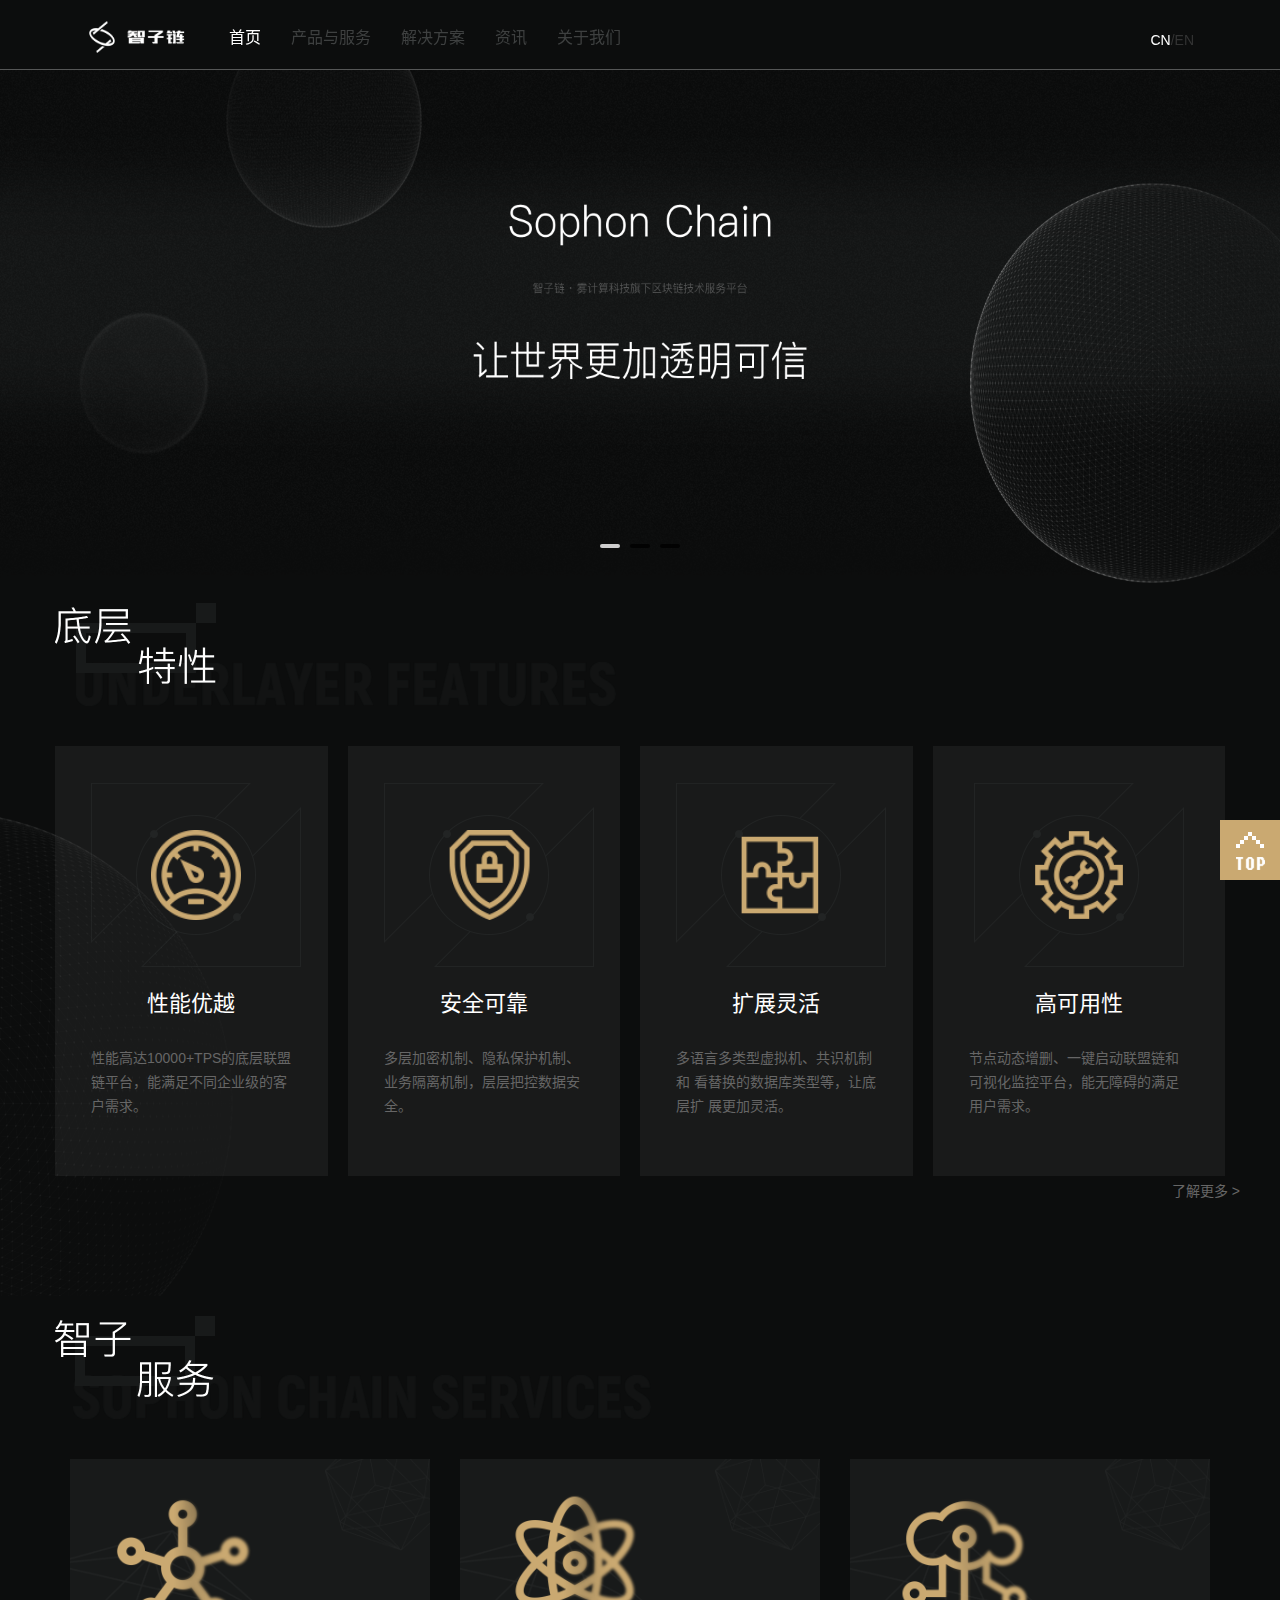
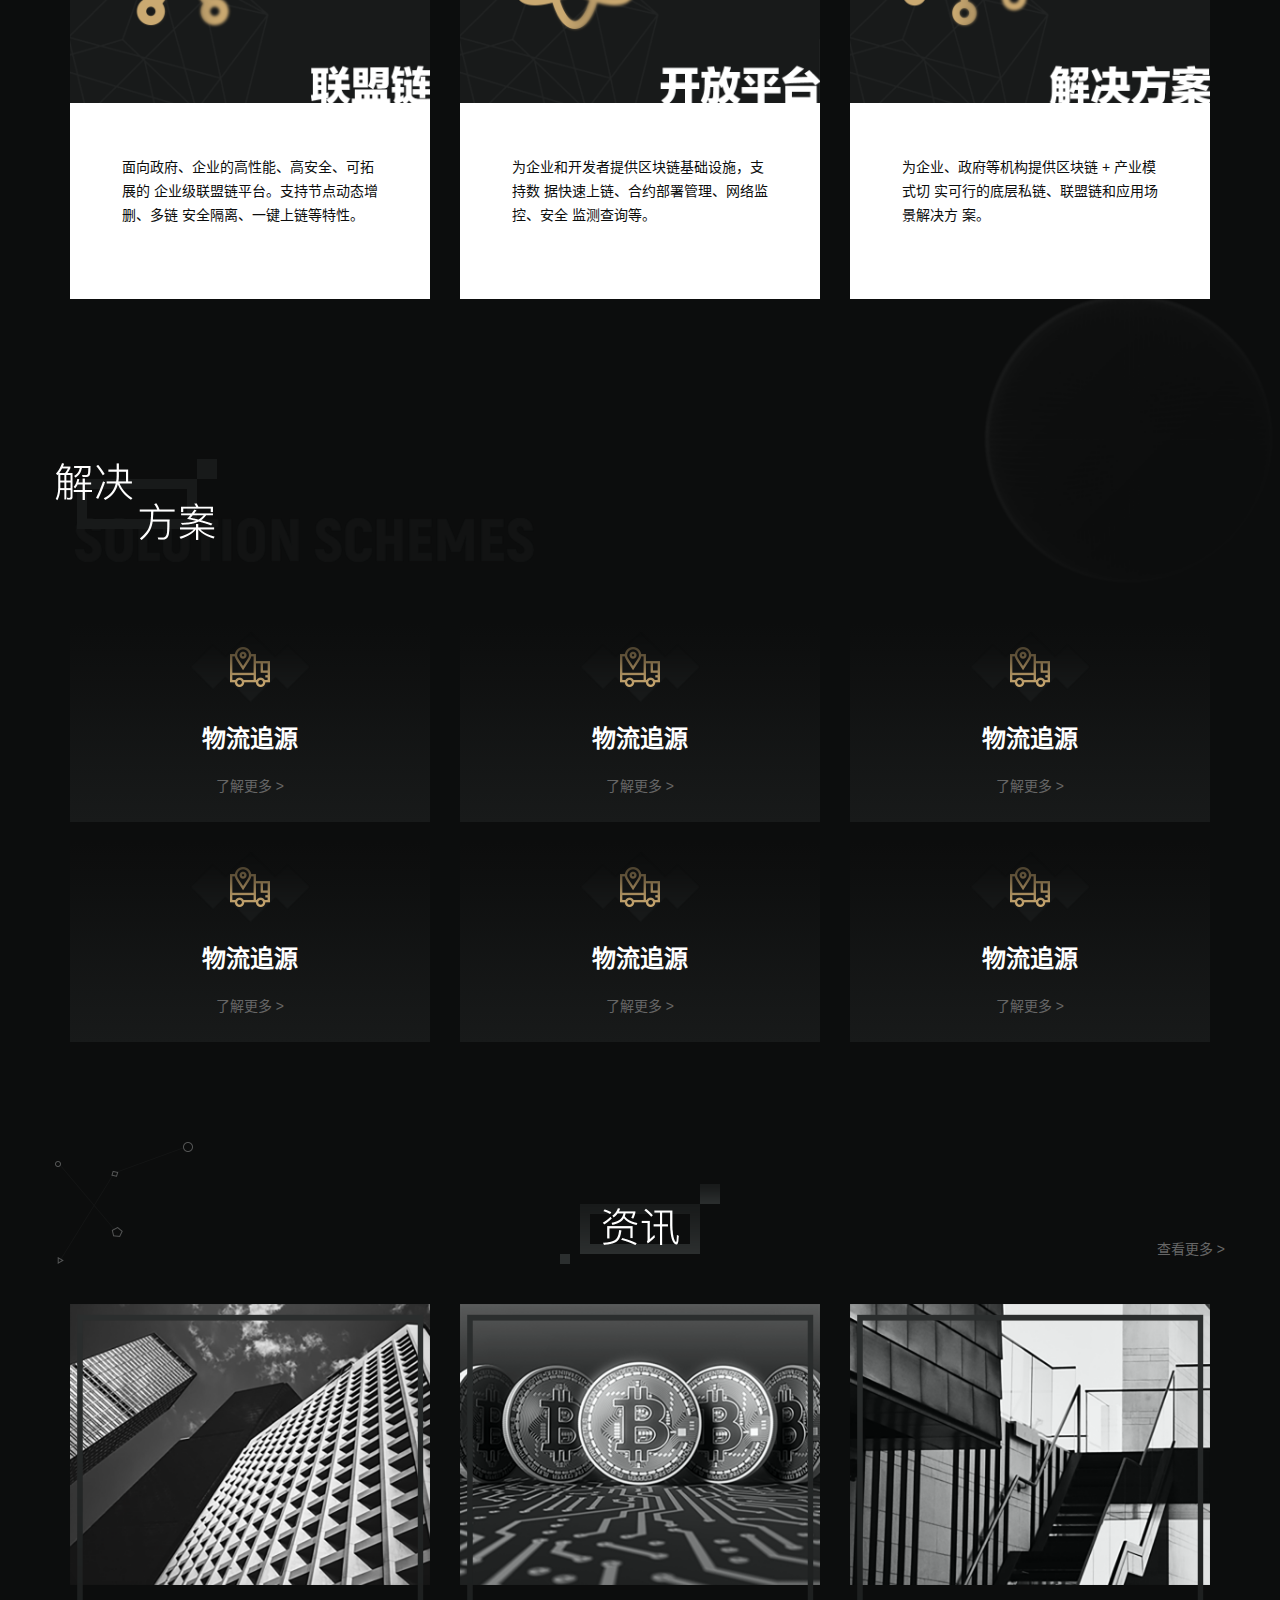
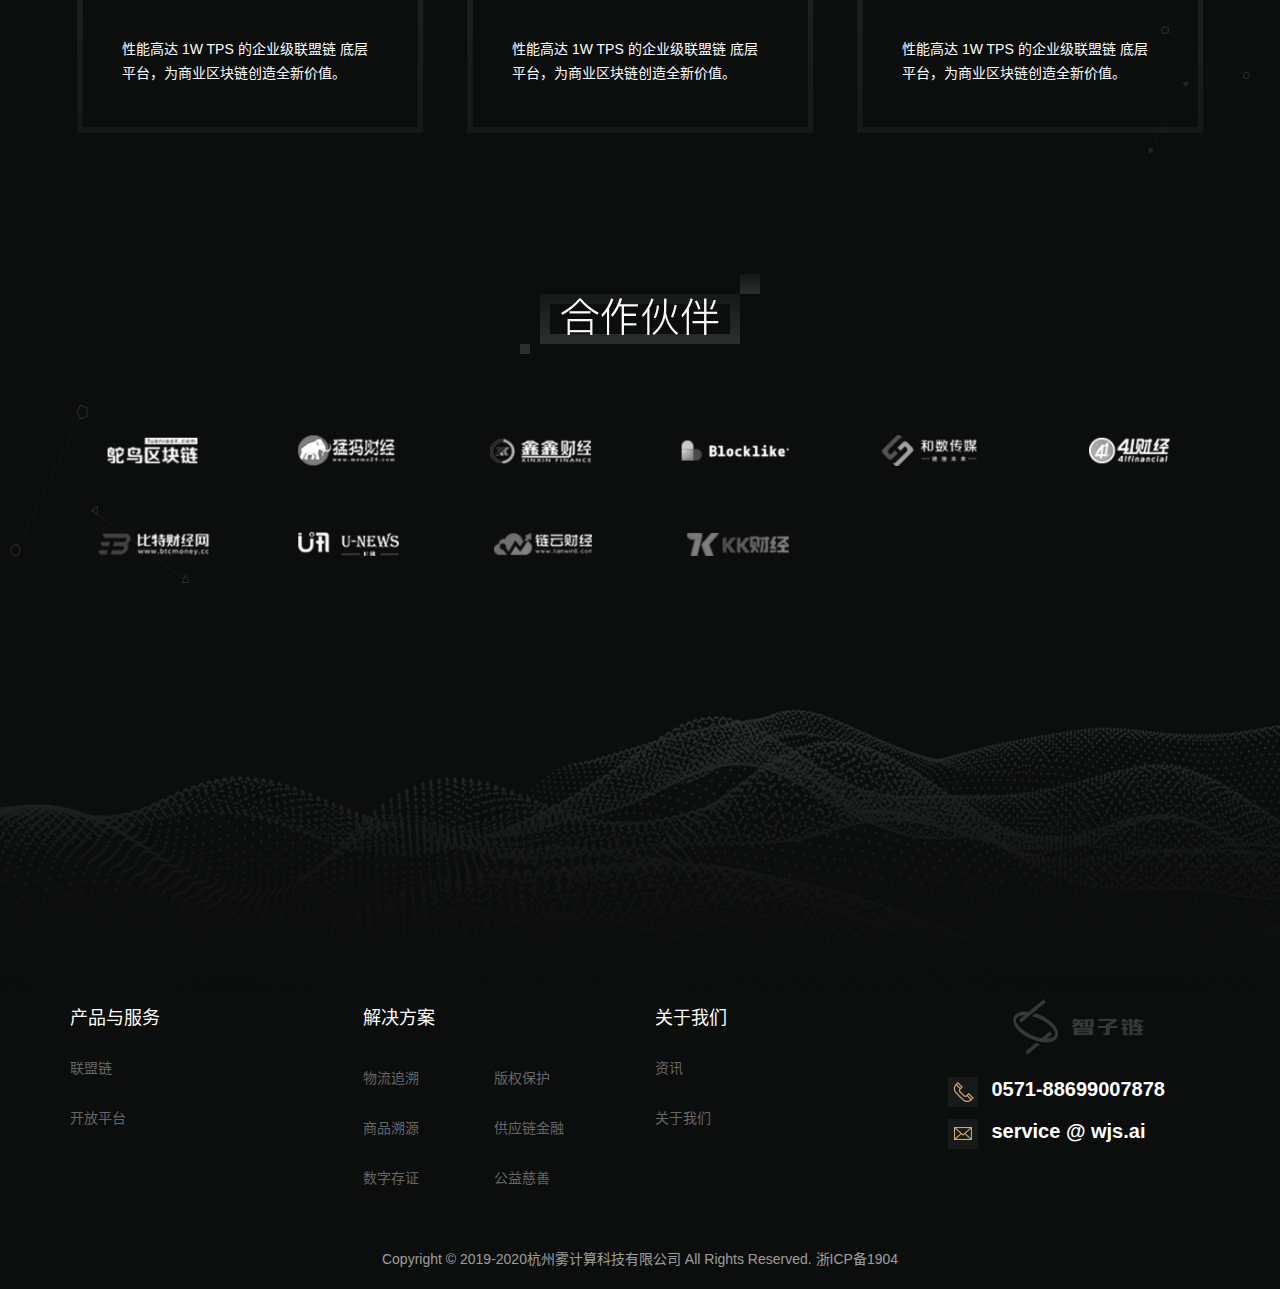
==== index.html @ be746e44 "first commit" ====
<!DOCTYPE html>
<html lang="zh-CN">

<head>
	<meta charset="utf-8">
	<meta http-equiv="X-UA-Compitable" content="IE=edge">
	<meta name="viewport" content="width=device-width,initial-scale=1">
	<title>达观数据-首页</title>
	<meta name="description" content="">
	<meta name="keywords" content="">
	<meta name="author" content="">
	<link type="text/css" rel="stylesheet" href="css/bootstrap-3.3.7.min.css">
	<link type="text/css" rel="stylesheet" href="css/font-awesome-4.2.0.min.css">
	<link rel="stylesheet" type="text/css" href="css/common.css" />
	<link rel="stylesheet" type="text/css" href="css/index.css" />
	<link rel="stylesheet" href="css/swiper-3.4.2.min.css" />
	<!-- IE<=9 H5+CSS3补丁  -->
	<!--[if lte IE 9]>                         
	   <script src="js/html5shiv.min.js"></script>
	   <script src="js/respond.min.js"></script>                      
	<![endif]-->
	<!-- Favicons -->
	<link rel="apple-touch-icon" href="images/favicon.ico">
	<link rel="icon" href="images/favicon.ico">
</head>

<body>
	<div class="top">
		<div class="container">
			<nav class="navbar">
				<!--.navbar-fixed-top固定在顶部，且需body { padding-top: 70px; }-->
				<div class="navbar-header">
					<button type="button" class="navbar-toggle collapsed" data-toggle="collapse"
						data-target="#bs-example-navbar-collapse-1" aria-expanded="false">
						<span class="sr-only">Toggle navigation</span>
						<span class="fa fa-bars fa-2x"></span>
					</button>
					<a class="navbar-brand" href="index.html">
						<img src="imgs/icon_top.png" />
					</a>
				</div>

				<div class="collapse navbar-collapse" id="bs-example-navbar-collapse-1">
					<ul class="nav navbar-nav">
						<li class="active"><a href="index.html">首页<span class="sr-only">(current)</span></a></li>
						<li class="dropdown hidden-xs">
							<a href="#1" data-toggle="dropdown" aria-haspopup="true" aria-expanded="false">产品与服务</a>
							<ul class="dropdown-menu text-center" aria-labelledby="dLabel">
								<i class="fa fa-caret-up fa-3x"></i>
								<li><a href="textmining.html">文本语义理解</a></li>
								<li><a href="recommend.html">智能推荐引擎</a></li>
								<li><a href="searchengines.html">垂直搜索引擎</a></li>
								<li><a href="datamining.html">数据采集挖掘</a></li>
								<li><a href="portrayal.html">用户画像</a></li>
							</ul>
						</li>
						<li class="dropdown hidden-xs">
							<a href="#1" data-toggle="dropdown" aria-haspopup="true" aria-expanded="false">解决方案</a>
							<ul class="dropdown-menu text-center" aria-labelledby="dLabel">
								<i class="fa fa-caret-up fa-3x"></i>
								<li><a href="elebusinesssln.html">电商解决方案</a></li>
								<li><a href="mediasln.html">媒体解决方案</a></li>
								<li><a href="technology-solutions.html">科技解决方案</a></li>
								<li><a href="financial-solutions.html">金融解决方案</a></li>
							</ul>
						</li>
						<!--折叠菜单 xs可见-->
						<li class="panel-group visible-xs-block" id="accordion" role="tablist"
							aria-multiselectable="true">
							<div class="panel">
								<div class="panel-heading" role="tab" id="headingOne">
									<a role="button" data-toggle="collapse" data-parent="#accordion" href="#collapseOne"
										aria-expanded="false" aria-controls="collapseOne">
										<h4 class="panel-title">
											产品与服务<i class="glyphicon glyphicon-chevron-right pull-right"></i>
										</h4>
									</a>

								</div>
								<div id="collapseOne" class="panel-collapse collapse" role="tabpanel"
									aria-labelledby="headingOne">
									<div class="panel-body">
										<ul>
											<li><a href="textmining.html">文本语义理解</a></li>
											<li><a href="recommend.html">智能推荐引擎</a></li>
											<li><a href="searchengines.html">垂直搜索引擎</a></li>
											<li><a href="datamining.html">数据采集挖掘</a></li>
											<li><a href="portrayal.html">用户画像</a></li>
										</ul>
									</div>
								</div>
							</div>
							<div class="panel" style="border-top:1px solid #0D3048;">
								<div class="panel-heading" role="tab" id="headingTwo">
									<a role="button" data-toggle="collapse" data-parent="#accordion" href="#collapseTwo"
										aria-expanded="false" aria-controls="collapseTwo">
										<h4 class="panel-title">
											解决方案<i class="glyphicon glyphicon-chevron-right pull-right"></i>
										</h4>
									</a>
								</div>
								<div id="collapseTwo" class="panel-collapse collapse" role="tabpanel"
									aria-labelledby="headingTwo">
									<div class="panel-body">
										<ul>
											<li><a href="elebusinesssln.html">电商解决方案</a></li>
											<li><a href="mediasln.html">媒体解决方案</a></li>
											<li><a href="technology-solutions.html">科技解决方案</a></li>
											<li><a href="financial-solutions.html">金融解决方案</a></li>
										</ul>
									</div>
								</div>
							</div>
						</li>
						<li><a href="blog.html">资讯</a></li>
						<li class="dropdown hidden-xs">
							<a href="about.html" data-toggle="dropdown" aria-haspopup="true"
								aria-expanded="false">关于我们</a>
							<ul class="dropdown-menu text-center" aria-labelledby="dLabel">
								<i class="fa fa-caret-up fa-3x"></i>
								<li><a href="about.html#description">公司简介</a></li>
								<li><a href="about.html#honor">达观事迹</a></li>
								<li><a href="about.html#join">加入我们</a></li>
							</ul>
						</li>
						<li><a href="about.html" class="visible-xs-block">关于我们</a></li>

					</ul>
					<div class="nav-language">
						<span class="active">CN</span>/<span>EN</span>
						
					</div>

				</div><!-- /.navbar-collapse -->
			</nav>
		</div>
		<!--container-->
	</div>
	<!--top-->
	<!--首页轮播图-->
	<div class="swiper1">
		<div class="swiper-wrapper">
			<div class="swiper-slide">
				<img src="imgs/banner1.png" alt="banner1">

			</div>
			<div class="swiper-slide">
				<img src="imgs/banner1.png" alt="banner2">

			</div>
			<div class="swiper-slide">
				<img src="imgs/banner1.png" alt="banner3">

			</div>
		</div>
		<!--分页器-->
		<div class="swiper-pagination swiper-pagination1"></div>
	</div>
	<!-- title -->

	<div class="products">
		<div class="container">
			<div class="row">
				<img src="imgs/title_1.png">
			</div>
		</div>
		<div class="container ">

			<div class="product hidden-xs row product-1">

				<div class="product-item col-md-3">
					<div class="product-item-img">
						<img src="imgs/icon_A1.png" />
					</div>

					<h3>性能优越</h3>
					<p class="text-muted">性能高达10000+TPS的底层联盟链平台，能满足不同企业级的客户需求。</p>

				</div>
				<!--item2-->
				<div class="product-item col-md-3">
					<div class="product-item-img">
						<img src="imgs/icon_A2.png" />
					</div>

					<h3>安全可靠</h3>
					<p class="text-muted">多层加密机制、隐私保护机制、业务隔离机制，层层把控数据安全。</p>

				</div>
				<!--item3-->
				<div class="product-item col-md-3">
					<div class="product-item-img">
						<img src="imgs/icon_A3.png" />
					</div>

					<h3>扩展灵活</h3>
					<p class="text-muted">多语言多类型虚拟机、共识机制和 看替换的数据库类型等，让底层扩 展更加灵活。</p>

				</div>
				<!--item4-->
				<div class="product-item  col-md-3">
					<div class="product-item-img">
						<img src="imgs/icon_A4.png" />
					</div>

					<h3>高可用性</h3>
					<p class="text-muted">节点动态增删、一键启动联盟链和 可视化监控平台，能无障碍的满足 用户需求。</p>


				</div>

			</div>

			<!--product-->
			<div class="small-show visible-xs-block">
				<ul class="list-unstyled">
					<a href="#0">
						<li>
							<img src="images/pro-icon2.jpg" alt="" />文本语义理解
						</li>
					</a>
					<a href="#0">
						<li>
							<img src="images/pro-icon-phone1.png" alt="" />智能推荐引擎
						</li>
					</a>
					<a href="#0">
						<li>
							<img src="images/pro-icon-phone5.png" alt="" />垂直所搜引擎
						</li>
					</a>
					<a href="#0">
						<li>
							<img src="images/pro-icon-phone4.png" alt="" />数据采集挖掘
						</li>
					</a>
					<a href="#0">
						<li>
							<img src="images/pro-icon-5.png" alt="" />用户画像
						</li>
					</a>
				</ul>
			</div>
			<!--samll-show-->
			<div class="container">
				<div class="row show-more">
					<p class="text-muted text-right">了解更多 ></p>
				</div>
			</div>
			<!-- show-more -->
		</div>
		<div class="body-bg1">
			<img src="imgs/img_bg1.png">
		</div>
		<!--container-->
	</div>
	<!--products-->
	<div class="products">
		<div class="container ">
			<div class="row">
				<img src="imgs/title_2.png">
			</div>
		</div>
		<div class="container product margin-bottom100 product-2">

			<div class="row">
				<div class="col-sm-6 col-md-4">
					<div class="thumbnail">
						<img src="imgs/img_lml.png" alt="联盟链">
						<div class="caption">
							<p>面向政府、企业的高性能、高安全、可拓展的 企业级联盟链平台。支持节点动态增删、多链 安全隔离、一键上链等特性。</p>

						</div>
					</div>
				</div>
				<div class="col-sm-6 col-md-4">
					<div class="thumbnail">
						<img src="imgs/img_kfpt.png" alt="开放平台">
						<div class="caption">
							<p>为企业和开发者提供区块链基础设施，支持数 据快速上链、合约部署管理、网络监控、安全 监测查询等。</p>

						</div>
					</div>
				</div>
				<div class="col-sm-6 col-md-4">
					<div class="thumbnail">
						<img src="imgs/img_jjfa.png" alt="解决方案">
						<div class="caption">
							<p>为企业、政府等机构提供区块链 + 产业模式切 实可行的底层私链、联盟链和应用场景解决方 案。</p>

						</div>
					</div>
				</div>
			</div>
			<!--product-->
			<div class="small-show visible-xs-block">
				<ul class="list-unstyled">
					<a href="#0">
						<li>
							<img src="images/pro-icon2.jpg" alt="" />文本语义理解
						</li>
					</a>
					<a href="#0">
						<li>
							<img src="images/pro-icon-phone1.png" alt="" />智能推荐引擎
						</li>
					</a>
					<a href="#0">
						<li>
							<img src="images/pro-icon-phone5.png" alt="" />垂直所搜引擎
						</li>
					</a>
					<a href="#0">
						<li>
							<img src="images/pro-icon-phone4.png" alt="" />数据采集挖掘
						</li>
					</a>
					<a href="#0">
						<li>
							<img src="images/pro-icon-5.png" alt="" />用户画像
						</li>
					</a>
				</ul>
			</div>
			<!--samll-show-->

		</div>
		<!--container-->
	</div>
	<!--products-->
	<div class="products position-relative">
		<div class="container ">
			<div class="row ">
				<img src="imgs/title_3.png">

			</div>

		</div>
		<div class="body-bg2">
			<img src="imgs/img_bg2.png" class="">
		</div>

		<div class="container product product-3 ">

			<div class="row">
				<div class="col-sm-6 col-md-4 ">
					<div class="product-item-3">
						<div class="product-item-img">
							<img src="imgs/icon_C1.png" />
						</div>

						<h3>物流追源</h3>
						<p class="text-muted">了解更多 ></p>
					</div>
				</div>
				<div class="col-sm-6 col-md-4 ">
					<div class="product-item-3">
						<div class="product-item-img">
							<img src="imgs/icon_C1.png" />
						</div>

						<h3>物流追源</h3>
						<p class="text-muted">了解更多 ></p>
					</div>
				</div>
				<div class="col-sm-6 col-md-4 ">
					<div class="product-item-3">
						<div class="product-item-img">
							<img src="imgs/icon_C1.png" />
						</div>

						<h3>物流追源</h3>
						<p class="text-muted">了解更多 ></p>
					</div>
				</div>
			</div>
			<div class="row">
				<div class="col-sm-6 col-md-4 ">
					<div class="product-item-3">
						<div class="product-item-img">
							<img src="imgs/icon_C1.png" />
						</div>

						<h3>物流追源</h3>
						<p class="text-muted">了解更多 ></p>
					</div>
				</div>
				<div class="col-sm-6 col-md-4 ">
					<div class="product-item-3">
						<div class="product-item-img">
							<img src="imgs/icon_C1.png" />
						</div>

						<h3>物流追源</h3>
						<p class="text-muted">了解更多 ></p>
					</div>
				</div>
				<div class="col-sm-6 col-md-4 ">
					<div class="product-item-3">
						<div class="product-item-img">
							<img src="imgs/icon_C1.png" />
						</div>

						<h3>物流追源</h3>
						<p class="text-muted">了解更多 ></p>
					</div>
				</div>
			</div>

			<!--product-->
			<div class="small-show visible-xs-block">
				<ul class="list-unstyled">
					<a href="#0">
						<li>
							<img src="images/pro-icon2.jpg" alt="" />文本语义理解
						</li>
					</a>
					<a href="#0">
						<li>
							<img src="images/pro-icon-phone1.png" alt="" />智能推荐引擎
						</li>
					</a>
					<a href="#0">
						<li>
							<img src="images/pro-icon-phone5.png" alt="" />垂直所搜引擎
						</li>
					</a>
					<a href="#0">
						<li>
							<img src="images/pro-icon-phone4.png" alt="" />数据采集挖掘
						</li>
					</a>
					<a href="#0">
						<li>
							<img src="images/pro-icon-5.png" alt="" />用户画像
						</li>
					</a>
				</ul>
			</div>
			<!--samll-show-->

		</div>
		<!--container-->
	</div>
	<!--products-->



	<div class="about-us">
		<div class="news bg-black-ash padding-40 position-relative">
			<div class="container new-title">
				<div class="row">
					<img src="imgs/img_bg3.png" class="pull-left new-img-1">
					<img src="imgs/title_4.png" class="new-img-2">
					<div class=" pull-right show-more text-muted">查看更多 > </div>
				</div>
			</div>
			<div class="container">

				<div class="row">
					<div class="col-sm-6 col-md-4">
						<div class="thumbnail">
							<div class="bg-border"></div>
							<img src="imgs/img_news1.png">
							<div class="caption">
								<p>性能高达 1W TPS 的企业级联盟链 底层平台，为商业区块链创造全新价值。</p>

							</div>
						</div>
					</div>
					<div class="col-sm-6 col-md-4">
						<div class="thumbnail">
							<div class="bg-border"></div>
							<img src="imgs/img_news2.png">
							<div class="caption">
								<p>性能高达 1W TPS 的企业级联盟链 底层平台，为商业区块链创造全新价值。</p>

							</div>
						</div>
					</div>
					<div class="col-sm-6 col-md-4">
						<div class="thumbnail">
							<div class="bg-border"></div>
							<img src="imgs/img_news3.png">
							<div class="caption">
								<p>性能高达 1W TPS 的企业级联盟链 底层平台，为商业区块链创造全新价值。</p>

							</div>
						</div>
					</div>
				</div>


			</div>
			<div class="body-bg3">
				<img src="imgs/img_bg4.png" alt="">
			</div>
		</div>
		<!--news-->
		<div class="case bg-black-ash padding-40 position-relative">
			<div class="container padding-40">
				<div class="row">

					<img src="imgs/title_5.png" class="center-block">

				</div>
			</div>
			<div class="container case-logos">

				<div class="row">
					<div class="col-sm-2 col-xs-4"><img src="imgs/partner_1.png" alt="logo" /></div>
					<div class="col-sm-2 col-xs-4"><img src="imgs/partner_2.png" alt="logo" /></div>
					<div class="col-sm-2 col-xs-4"><img src="imgs/partner_3.png" alt="logo" /></div>
					<div class="col-sm-2 col-xs-4"><img src="imgs/partner_4.png" alt="logo" /></div>
					<div class="col-sm-2 col-xs-4"><img src="imgs/partner_5.png" alt="logo" /></div>
					<div class="col-sm-2 col-xs-4"><img src="imgs/partner_6.png" alt="logo" /></div>
					<div class="col-sm-2 col-xs-4"><img src="imgs/partner_7.png" alt="logo" /></div>
					<div class="col-sm-2 col-xs-4"><img src="imgs/partner_8.png" alt="logo" /></div>
					<div class="col-sm-2 col-xs-4"><img src="imgs/partner_9.png" alt="logo" /></div>
					<div class="col-sm-2 col-xs-4"><img src="imgs/partner_10.png" alt="logo" /></div>
				</div>
			</div>
			<div class="body-bg4">
				<img src="imgs/img_bg6.png" alt="">
			</div>
		</div>

		<div class="jumbotron">
			<img src="imgs/img_bg5.png" alt="">
		</div>
		<!--case-->

	</div>
	<!--about-us-->




	<div class="bottom">
		<a href="javascript:void(0);" id="gototop" class="gototop thumbnail">
			<img src="imgs/btn_backtotop.png" alt="" />
		</a>
		<!--大屏幕显示footer-->
		<div class="hidden-sm hidden-xs">

			<div class="container">
				<div class="row footer-2">
					<div class="col-md-3">
						<h4>产品与服务</h4>
						<ul>
							<li><a href="#1">联盟链</a></li>
							<li><a href="#1">开放平台</a></li>
						</ul>
					</div>
					<div class="col-md-3">

						<h4>解决方案</h4>
						<div class="col-md-6">
							<ul>

								<li><a href="#1">物流追溯</a></li>
								<li><a href="#1">商品溯源</a></li>
								<li><a href="#1">数字存证</a></li>
							</ul>
						</div>
						<div class="col-md-6">
							<ul>

								<li><a href="#1">版权保护</a></li>
								<li><a href="#1">供应链金融</a></li>
								<li><a href="#1">公益慈善</a></li>
							</ul>
						</div>

					</div>
					<div class="col-md-3">
						<h4>关于我们</h4>
						<ul>

							<li><a href="#1">资讯</a></li>
							<li><a href="#1">关于我们</a></li>

						</ul>
					</div>

					<div class="col-md-3">
						<div>
							<img src="imgs/icon_bottom.png" alt="" class="center-block">
						</div>
						<div class="contact">
							<div class="contact-item">
								<div class="contact-icon">
									<img src="imgs/icon_service1.png" alt="">
								</div>
								<div class="contact-information">0571-88699007878</div>
							</div>
							<div class="contact-item">
								<div class="contact-icon">
									<img src="imgs/icon_service2.png" alt="">
								</div>
								<div class="contact-information">service @ wjs.ai</div>
							</div>

						</div>


					</div>
				</div>
			</div>

			<!--footer-2-->

		</div>
		<!--hidden-->
		<!--小屏幕显示footer-->
		<div class="visible-sm-block visible-xs-block">
			<ul>
				<li>电话：400-175-9889</li>
				<li>官方微信号：DataGrand_</li>
				<li>邮箱：contact@datagrand.com</li>
				<li>地址：上海市浦东新区亮秀路112号Y1座</li>
				<li><img src="images/qrcode.png" alt="二维码" /></li>
			</ul>
			<hr />
			<a href="#2">达观数据大师app下载</a>

		</div>
		<div class="container">
			<div class="row footer-2">
				<hr />
			</div>
		</div>
		<!--hidden-->
		<div class="footer-3 text-center">
			Copyright © 2019-2020杭州雾计算科技有限公司 All Rights Reserved. 浙ICP备1904
		</div>
	</div>

	<script src="js/jquery-3.2.0.min.js"></script>
	<script src="js/bootstrap-3.3.7.min.js"></script>
	<script src="js/swiper-3.4.2.jquery.min.js"></script>
	<script src="js/common.js" type="text/javascript" charset="utf-8"></script>
	<script type="text/javascript">
		$(function () {

			var $ul = $('.wrapper ul');
			var $wrapper = $('.wrapper');
			$('.wrapper .fa-angle-left').click(function () {
				var x = $wrapper.offset().left;
				var y = $ul.offset().left;
				if ((y - x) <= -590) {
					$ul.css({
						'left': 0
					});
				} else {
					$ul.css({
						'left': (y - x - 295) + 'px'
					});
				}
			})
			$('.wrapper .fa-angle-right').click(function () {
				var x = $wrapper.offset().left;
				var y = $ul.offset().left;
				if ((y - x) >= 0) {
					$ul.css({
						'left': '-590px'
					});
				} else {
					$ul.css({
						'left': (y - x + 295) + 'px'
					});
				}
			});
			var mySwiper1 = new Swiper('.swiper1', {
				direction: 'horizontal', //水平滑动
				loop: true, //无限循环
				grabCursorableOnInteraction: true,
				autoplay: 3000,
				pagination: '.swiper-pagination', //分页器
			})
			var mySwiper = new Swiper('.swiper-container', {
				direction: 'horizontal', //水平滑动
				loop: true, //无限循环
				pagination: '.swiper-pagination', //分页器
			})

		})
	</script>
</body>

</html>
---- css/common.css ----
* {
	margin: 0;
	padding: 0;
}


.position-relative {
	position: relative !important;
}

.bg-black-ash {
	background: #0c0d0d !important;
}

.bg-black {
	background: #000 !important;
}

.text-muted {
	color: #666666;
	line-height: 30px;
}

.color-666 {
	color: #666666 !important;
}

a {
	text-decoration: none;
}

a:hover {
	text-decoration: none;
}

.margin-bottom100 {
	margin-bottom: 100px;
}

a:focus {
	outline: none !important;
	background: none !important;
	text-decoration: none;
}

.padding-40 {
	padding-top: 40px;
	padding-bottom: 40px;
}

/* 公共样式 */
.top-jumbotron .jumbotron {
	height: 400px;
	box-sizing: border-box;
	padding-top: 140px;
	background-image: url(../imgs/bg_title.png);
	background-repeat: no-repeat;
	background-position: center center;
	background-size: cover;
	color: #585959;
	margin-bottom: 0;

}

.top-jumbotron .jumbotron h1 {
	color: #fff;
	vertical-align: top
}

.top-jumbotron .jumbotron .jumbotron-titile-icon {
	margin-top: -80px;
	transform: rotate(45deg);
}

.top-jumbotron .jumbotron p {
	font-size: 14px;
	width: 35%;
	line-height: 30px;
	color: #666;
}

/* 头部巨幕 */

.products {
	padding: 20px 0;
	background-color: #0C0D0D;
	position: relative;
}


.products .container>p {
	font-size: 16px;
}

@media only screen and (max-width: 640px) {
	.products .container>h2 {
		font-size: 20px;
	}

	.products .container>p {
		font-size: 12px;
	}
}

.product {
	margin-top: 40px;
}


.products .product .product-item h3 {
	font-size: 22px;
	margin-bottom: 30px;
	color: #fff;
}

.products .product .product-item p {
	line-height: 24px;
	font-size: 14px;
	text-align: left;

}



.products .product .product-item {
	float: left;
	box-sizing: border-box;
	height: 430px;
	padding: 36px;
	background-color: #191A1A;
	text-align: center;
	border-right: 20px solid #0C0D0D;

}

.product .product-item:last-child {
	border-right: none;
}

.products .product .product-item-img {
	height: 185px;
	width: 210px;
	display: inline-block;
	position: relative;
	background-image: url(../imgs/icon_bg.png);
	background-repeat: no-repeat;
	background-position: center center;
	background-size: cover;

}

.products .product-item-img img {
	position: absolute;
	left: 50%;
	top: 50%;
	transform: translate(-50%, -50%);
	height: 90px;

}

.products .product-item-3 {
	height: 200px;
	box-sizing: border-box;
	text-align: center;
	background-image: linear-gradient(#0C0D0D, #181A1A);
	padding: 10px;
	margin-top: 20px;
}

.products .product-item-3 .product-item-img {
	height: 70px;
	width: 120px;
	background-image: url(../imgs/icon_bg2.png);
}

.products .product-item-3 .product-item-img img {
	height: 40px;
	width: 40px;

}

.products .product-item-3 h3 {
	color: #fff;
	font-weight: 900;
	margin-top: 10px;
	line-height: 44px;
}

.body-bg1,
.body-bg2,
.body-bg3,
.body-bg4 {
	position: absolute;
}

.products .body-bg1 {
	left: 0;
	bottom: -100px;
	text-align: left;
}

.products .body-bg1 img {
	width: 100%;
	height: 585px;
}

.products .body-bg2 {
	right: 0;
	top: -150px;
	text-align: right;
}

.products .body-bg2 img {
	width: 300px;
	height: 300px;
}

/* product */
.business .business-detail {
	z-index: 5;
}

.business .business-introduction {
	padding-right: 0;
}

.business .business-introduction .business-title {
	font-size: 30px;
	color: #fff;
	margin-bottom: 20px;
}

.business .business-introduction .business-label {
	margin-bottom: 80px;
}

.height-500 {
	height: 500px !important;
}

.height-800 {
	height: 800px !important;
}

.height-320 {
	height: 320px !important;
}

.business .business-right {
	height: 100%;
	background: #0C0C0C;
	padding-left: 80px;
}

.business .business-right,
.business .business-introduction {
	padding-top: 80px;
	padding-bottom: 80px;
	height: 100%;
}

.business .business-right .text-muted {
	padding: 130px;
}

.business .media {
	box-sizing: border-box;
	padding: 20px;
	background: #CAA971;
	color: #fff;

}

.business .media .media-left img {
	width: 65px;
	height: 65px;
}

.business .media-body {
	box-sizing: border-box;
	padding-left: 20px;
}

.business .media-body p {
	margin-bottom: 0;
	font-size: 16px;
}

.business .media-heading {
	font-size: 20px;
	margin-bottom: 21px;
}

.business .media-icon-arrow {
	position: absolute;
	right: 10px;
	top: 50%;
	transform: translateY(-50%);
}

.business .business-introduction-text {
	box-sizing: border-box;
	padding: 50px;
	line-height: 30px;
}

.business-right-bg {
	position: absolute;
	right: 0;
	top: 0;
	height: 100%;
	width: 50%;
	z-index: 0;
	background: #0C0C0C;
}


/* business */
.process .process-image {
	height: 100%;
	width: 100%;
}

/* process */
.title-text-muted {
	margin-top: 20px;
}

body {
	background: #0C0D0D;
}

.top {
	position: absolute;
	top: 0;
	width: 100%;
	height: 70px;
	border-bottom: 1px solid rgba(255, 255, 255, 0.3);
	z-index: 1;
	background: #0C0D0D;
}

.top .navbar-brand {
	padding: 20px 15px;
}

.top .navbar-brand img {
	width: 80%;
}

@media only screen and (max-width: 380px) {
	.top .navbar-brand {
		margin-top: -64px;
	}
}

.navbar-collapse .navbar-nav {
	margin: 7.5px -15px;
}

.navbar-nav li a {
	color: #3E4040;
	font-size: 16px;
}

.navbar-nav .active a {
	color: white;
}

.nav>li {
	line-height: 50px;
}

@media only screen and (max-width:768px) {
	.nav>li {
		border-top: 1px solid #0D3048;
	}
}

.navbar-nav li a:hover {
	background: none;
	color: rgba(255, 255, 255, 0.8)
}

.navbar-collapse .nav-language {
	float: right;
}

.navbar-collapse .nav-language .active {
	color: #fff;
}

#bs-example-navbar-collapse-1 {
	margin-top: 4px;
	line-height: 70px;
}

.login-btn {
	display: inline-block !important;
	border: 1px solid white;
	padding: 5px 25px !important;
}

.login-btn:hover {
	color: white !important;
	background-color: #357AEF !important;
	border-color: #357AEF;
}

.navbar-toggle span {
	color: white;
}

.top .dropdown:hover .dropdown-menu {
	display: block;
}

.top .dropdown-menu li a {
	color: black;
}

.top .dropdown-menu li a:hover {
	color: #357AEF;
}

.top .dropdown-menu {
	min-width: 0;
	border-radius: 0;
}

.top .dropdown-menu i {
	position: absolute;
	top: -27px;
	left: 26px;
	color: white;
}

.navbar-collapse .panel {
	background: none;
}

.navbar-collapse .panel .panel-body {
	padding: 0;
	padding-left: 30px;
	border: 0 !important;
}

.navbar-collapse .panel .panel-body li a {}

.navbar-collapse .panel-group {
	margin: 0;
}

.navbar-collapse .panel .panel-heading a:hover {
	text-decoration: none;
}

.bottom {
	padding: 20px 0;
	background-color: #0c0d0d;

	color: rgba(255, 255, 255, 0.6);
}

.footer-1 img {
	width: 60px;
	margin-right: 1em;
}

.bottom hr {
	border-color: #0c0d0d;
}

.footer-2 h4 {
	color: white;
	margin-bottom: 20px;
}

.footer-2 ul,
.bottom .visible-sm-block ul {
	list-style: none;
}

.footer-2 ul li,
.bottom .visible-sm-block ul li {
	margin-top: 10px;
	line-height: 40px;
}

.footer-2 ul li a {
	color: #666;
}

.bottom .visible-sm-block ul li img,
.footer-2 ul li img {
	width: 103px;
}

.footer-2 ul li a:hover {
	color: rgba(255, 255, 255, 0.9);
	text-decoration: none;
}

.footer-2 .col-md-3 .col-md-6 {
	padding-left: 0;
}

.bottom .visible-sm-block {
	text-indent: 2em;
}

.bottom .visible-sm-block a {
	padding-left: 2em;
}

.bottom .gototop {
	display: block;
	width: 60px;
	height: 60px;
	position: fixed;
	right: 0;
	bottom: 0;
	z-index: 1001;
}

.contact {
	padding: 20px 0;
	vertical-align: middle;
}

.contact-item {
	margin-bottom: 10px;
}

.contact-icon,
.contact-information {
	display: inline-block;
}

.contact .contact-icon img {
	width: 30px;
	height: 30px;
}

.contact .contact-information {
	font-size: 20px;
	color: #fff;
	font-weight: 900;
	padding-left: 10px;
}

/* 底部 */
---- css/index.css ----
.swiper1 {
	position: relative;
	z-index: 0;
	overflow: hidden;
}

.swiper1 img {
	height: 583px;
	width: 100%;
}

.swiper-pagination1 {
	bottom: 30px !important;
}

@media only screen and (max-width: 768px) {
	.swiper1 img {
		height: 291px;
		width: 100%;

	}

}

.carousel-indicators {
	z-index: 1;
}



.thumbnail {
	height: 440px;
	border-radius: 0;
	padding: 0;
	border: none;
}

.thumbnail .caption {
	padding: 52px;
	font-size: 14px;
	line-height: 24px;
	color: #0c0d0d;

}

.news .body-bg3 {

	right: 30px;
	bottom: 50px;
	text-align: right;
}

.news .body-bg3 img {
	width: 102px;
	height: 129px;
}

.case .body-bg4 {

	left: 10px;
	top: 200px;
	text-align: left;
}

.case .body-bg4 img {
	width: 180px;
	height: 180px;
}

.small-show ul a li {
	padding: 20px 0;
	border-bottom: 1px solid #EBEBEB;
}

.small-show ul a li img {
	padding: 0 10px;
	height: 32px;
}

.small-show ul {
	border: 1px solid #EBEBEB;
	background-color: white;
}


/* 了解更多 */
.products .show-more {
	height: 100px;
	line-height: 100px;
}


.swiper-slide {
	background-size: cover;
}

.slide1 {
	background: url(../images/case-bg1.jpg) center center no-repeat;
}

.slide2 {
	background: url(../images/case-bg2.jpg) center center no-repeat;
}

.slide3 {
	background: url(../images/case-bg3.jpg) center center no-repeat;
}

.slide4 {
	background: url(../images/case-bg4.jpg) center center no-repeat;
}

.slide5 {
	background: url(../images/case-bg5.jpg) center center no-repeat;
}

.slide6 {
	background: url(../images/case-bg6.jpg) center center no-repeat;
}

.swiper-slide>div {
	text-align: center;
	padding: 50px 20px 38px 20px;
	color: white;
	background-color: rgba(130, 134, 159, 0.7);
}

.swiper-slide>div>h4 {
	margin-top: 0;
}

.swiper-slide>div>div p {
	text-align: left;
	color: #E8E5E6;
	margin-top: 20px;
}

.swiper-slide>div>div a {
	display: inline-block;
	color: white;
	padding: 8px 35px;
	border: 1px solid white;
	margin-top: 30px;
}

.swiper-slide>div>div a:hover {
	background-color: white;
	color: #3879D9;
}

.swiper-pagination-bullet-active {
	background: white !important;
}

.swiper-container-horizontal>.swiper-pagination-bullets .swiper-pagination-bullet {
	width: 20px;
	height: 4px;
	border-radius: 2px;
	opacity: .8;

}

.news {
	background-color: #0C0D0D;

}

.news .row {
	position: relative;
}


.news .show-more {
	position: absolute;
	bottom: 0;
	right: 0;
}

.news .new-img-2 {
	height: 80px;
	width: 160px;
	position: absolute;
	left: 50%;
	bottom: 0;
	transform: translateX(-50%);
}

.news .new-title {
	margin-top: 40px;
	margin-bottom: 40px;
}

.news .thumbnail {
	position: relative;
}

.news .thumbnail .bg-border {
	position: absolute;
	width: 96%;
	height: 96%;
	background: url('../imgs/border_news.png') center no-repeat;
	background-size: contain;
	left: 50%;
	top: 50%;
	transform: translate(-50%, -50%);

}

.news .thumbnail .caption {
	background: #0c0d0d;
	color: #fff;
}

.case {
	padding-top: 30px;
	padding-bottom: 80px;
}

.case h3 {
	text-align: center;
	font-size: 30px;
}

.case .case-logos img {
	width: 100%;
}

.case .col-sm-2 {
	margin-top: 20px;
}




.about-us .jumbotron {
	height: 288px;
	background: #0c0d0d;
}

/* 合作伙伴和资讯 */
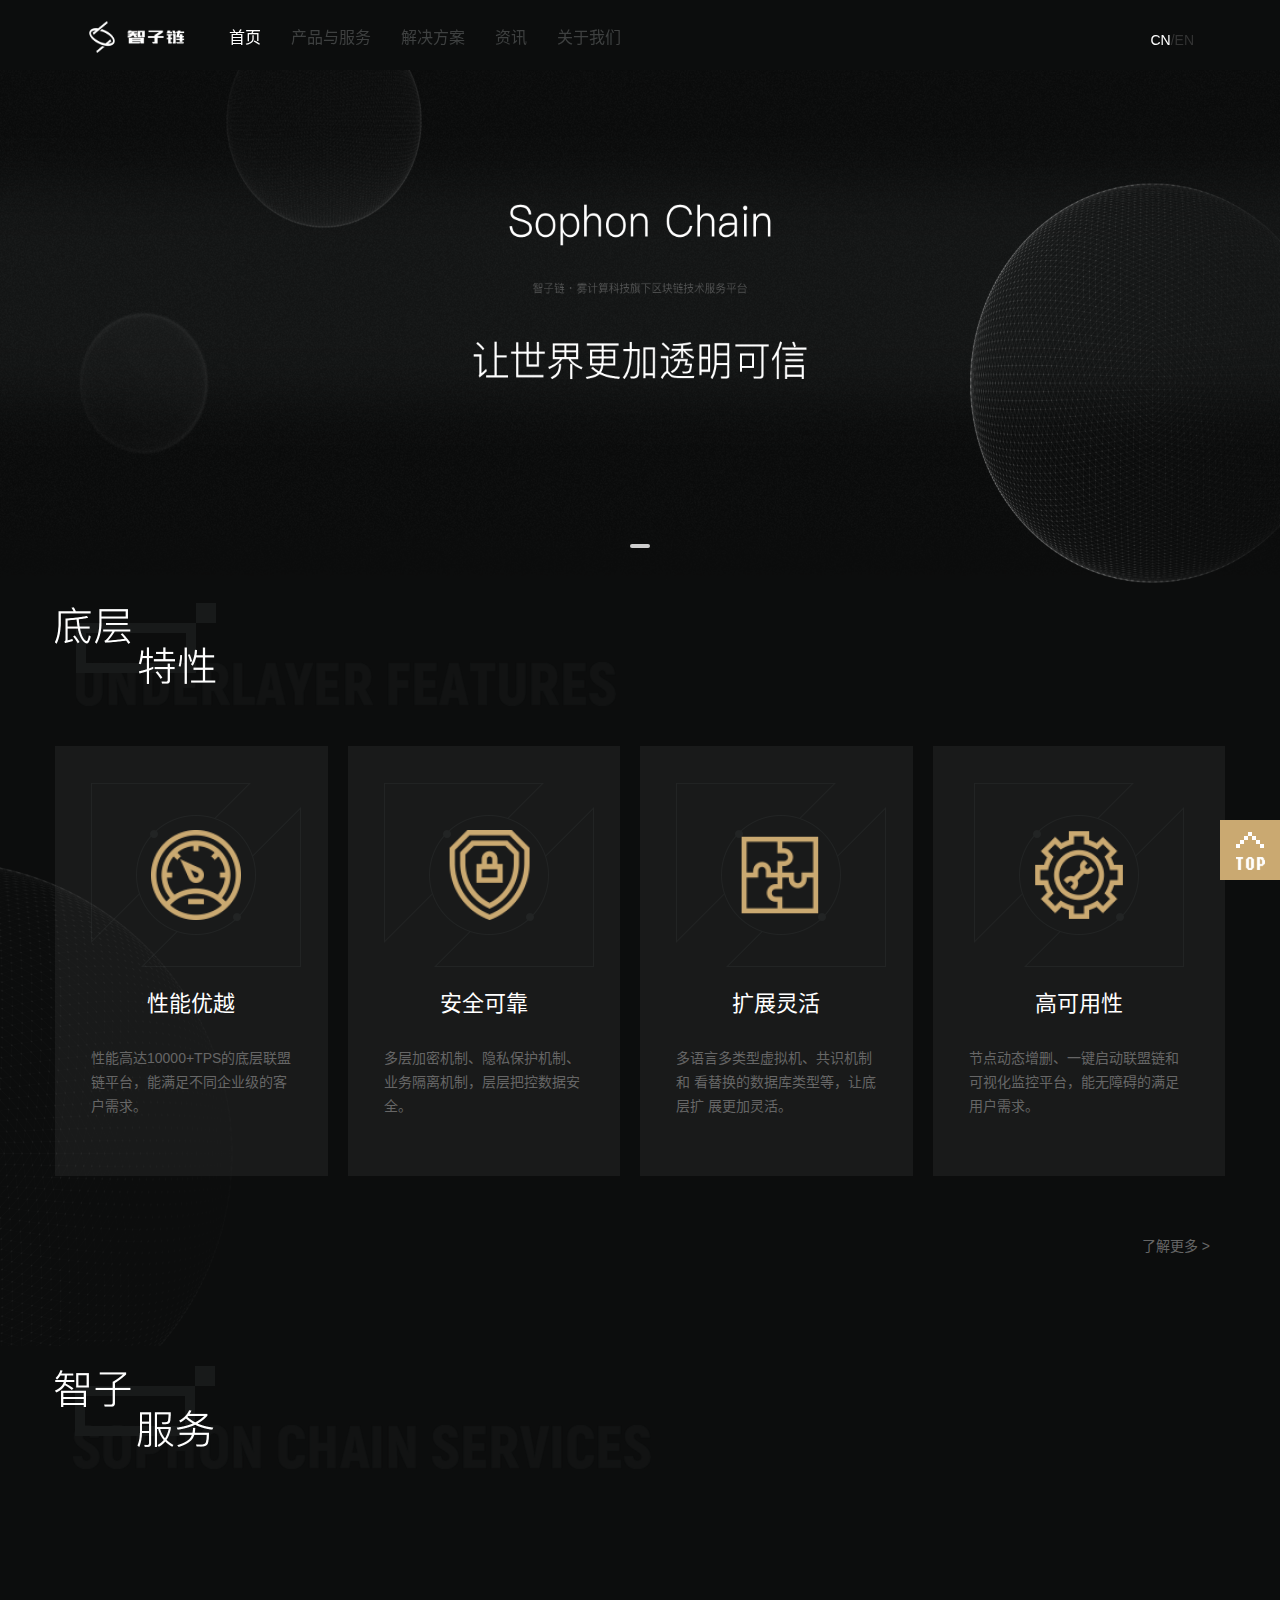
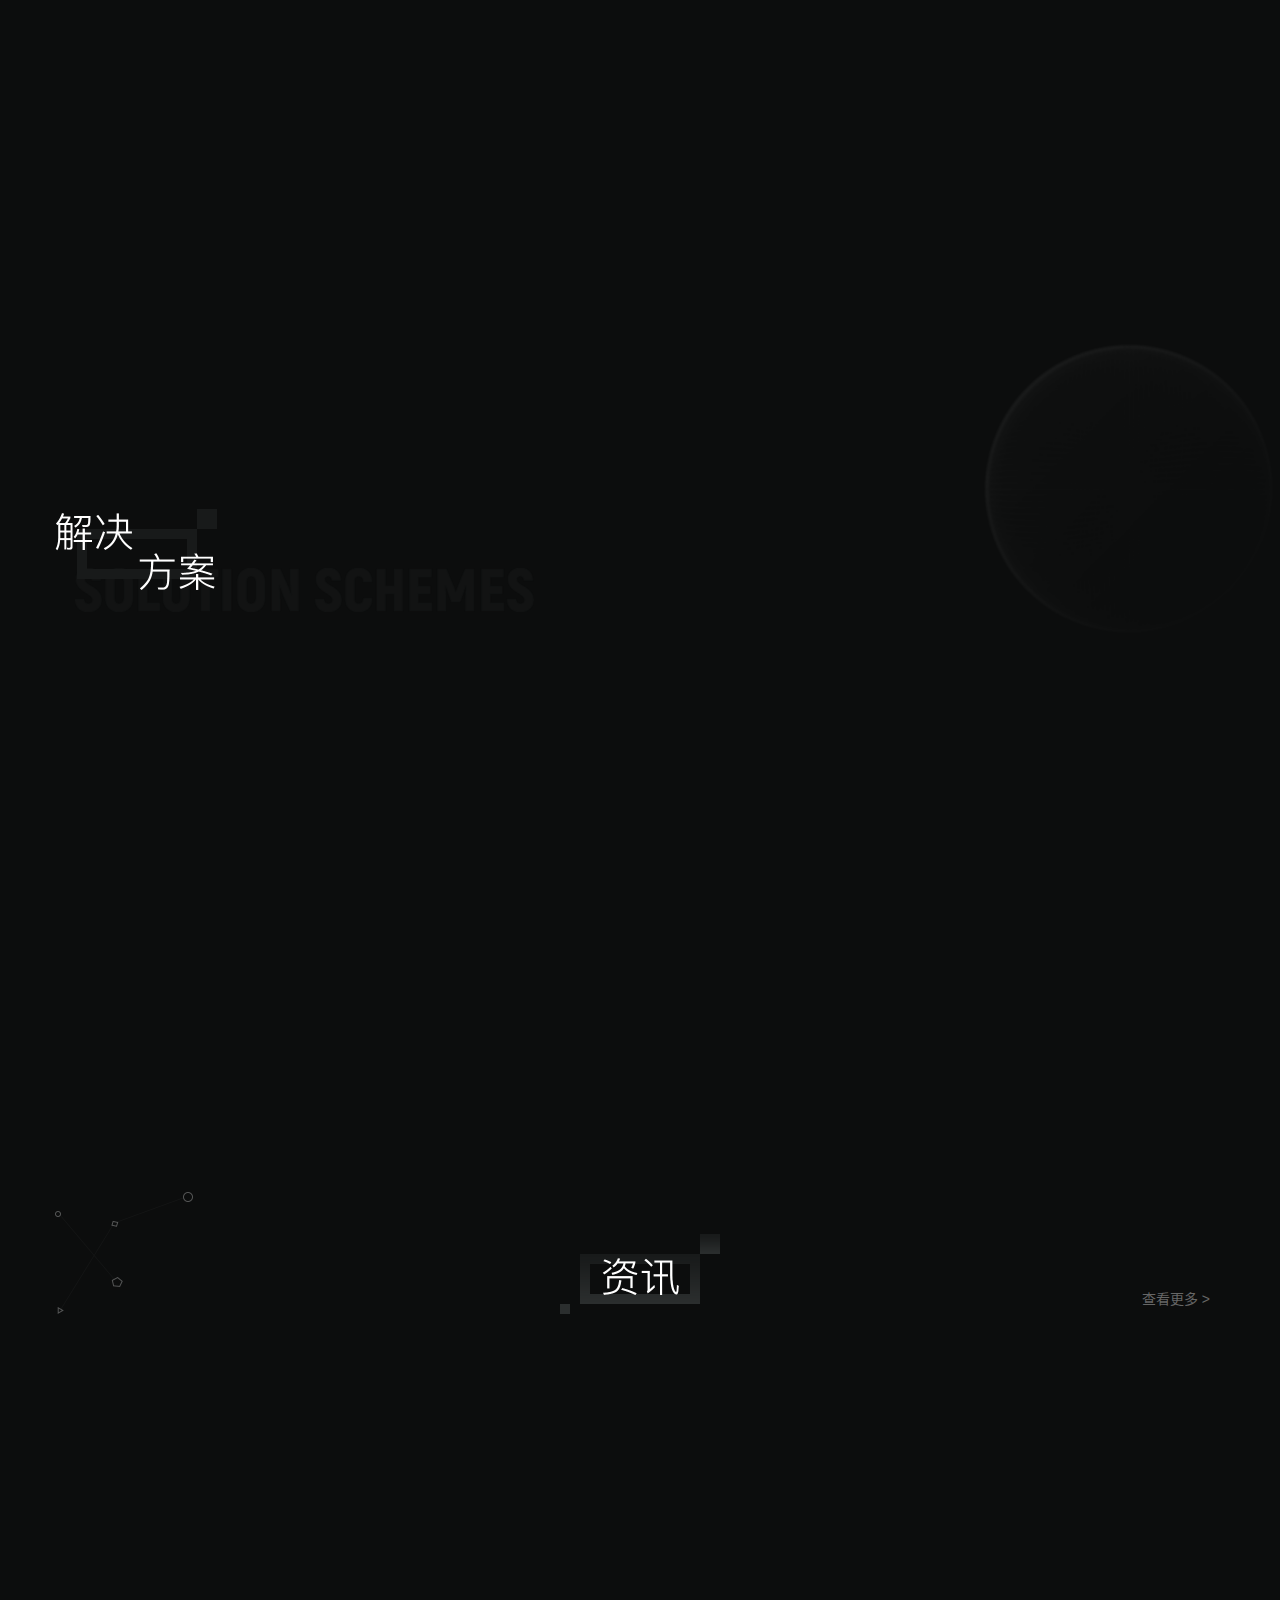
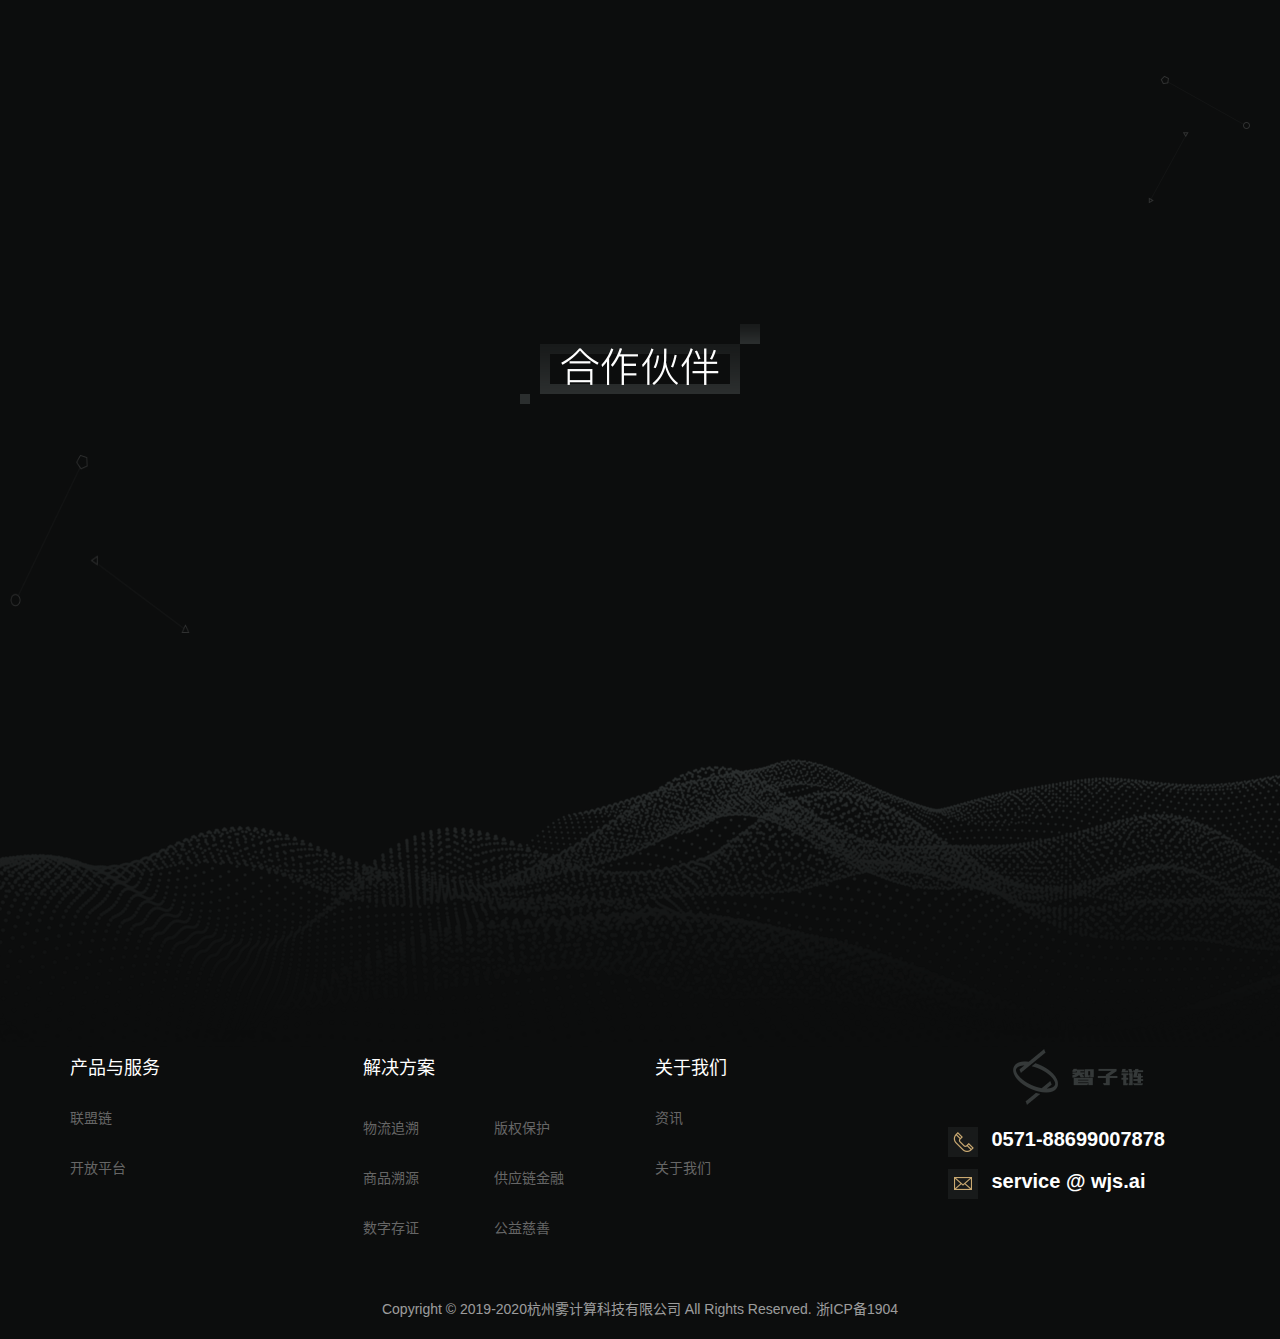
==== commit b6a7d0ac: "修改移动端之前" ====
--- a/index.html
+++ b/index.html
@@ -5,12 +5,12 @@
 	<meta charset="utf-8">
 	<meta http-equiv="X-UA-Compitable" content="IE=edge">
 	<meta name="viewport" content="width=device-width,initial-scale=1">
-	<title>达观数据-首页</title>
+	<title>智子链-雾计算科技旗下区块链技术服务平台</title>
 	<meta name="description" content="">
 	<meta name="keywords" content="">
 	<meta name="author" content="">
 	<link type="text/css" rel="stylesheet" href="css/bootstrap-3.3.7.min.css">
-	<link type="text/css" rel="stylesheet" href="css/font-awesome-4.2.0.min.css">
+	<link rel="stylesheet" type="text/css" href="css/animate.css">
 	<link rel="stylesheet" type="text/css" href="css/common.css" />
 	<link rel="stylesheet" type="text/css" href="css/index.css" />
 	<link rel="stylesheet" href="css/swiper-3.4.2.min.css" />
@@ -20,623 +20,498 @@
 	   <script src="js/respond.min.js"></script>                      
 	<![endif]-->
 	<!-- Favicons -->
-	<link rel="apple-touch-icon" href="images/favicon.ico">
-	<link rel="icon" href="images/favicon.ico">
+
 </head>
 
 <body>
-	<div class="top">
-		<div class="container">
-			<nav class="navbar">
-				<!--.navbar-fixed-top固定在顶部，且需body { padding-top: 70px; }-->
-				<div class="navbar-header">
-					<button type="button" class="navbar-toggle collapsed" data-toggle="collapse"
-						data-target="#bs-example-navbar-collapse-1" aria-expanded="false">
-						<span class="sr-only">Toggle navigation</span>
-						<span class="fa fa-bars fa-2x"></span>
-					</button>
-					<a class="navbar-brand" href="index.html">
-						<img src="imgs/icon_top.png" />
-					</a>
-				</div>
-
-				<div class="collapse navbar-collapse" id="bs-example-navbar-collapse-1">
-					<ul class="nav navbar-nav">
-						<li class="active"><a href="index.html">首页<span class="sr-only">(current)</span></a></li>
-						<li class="dropdown hidden-xs">
-							<a href="#1" data-toggle="dropdown" aria-haspopup="true" aria-expanded="false">产品与服务</a>
-							<ul class="dropdown-menu text-center" aria-labelledby="dLabel">
-								<i class="fa fa-caret-up fa-3x"></i>
-								<li><a href="textmining.html">文本语义理解</a></li>
-								<li><a href="recommend.html">智能推荐引擎</a></li>
-								<li><a href="searchengines.html">垂直搜索引擎</a></li>
-								<li><a href="datamining.html">数据采集挖掘</a></li>
-								<li><a href="portrayal.html">用户画像</a></li>
+
+	<div class="hidden-xs">
+		<div class="top">
+			<div class="container">
+				<nav class="navbar">
+					<!--.navbar-fixed-top固定在顶部，且需body { padding-top: 70px; }-->
+					<div class="navbar-header">
+						<button type="button" class="navbar-toggle collapsed" data-toggle="collapse"
+							data-target="#bs-example-navbar-collapse-1" aria-expanded="false">
+							<span class="sr-only">Toggle navigation</span>
+							<span class="fa fa-bars fa-2x"></span>
+						</button>
+						<a class="navbar-brand" href="index.html">
+							<img src="imgs/icon_top.png" />
+						</a>
+					</div>
+
+					<div class="collapse navbar-collapse" id="bs-example-navbar-collapse-1">
+						<ul class="nav navbar-nav">
+							<li class="active"><a href="index.html">首页<span class="sr-only">(current)</span></a></li>
+							<li class="dropdown hidden-xs">
+								<a href="#1" data-toggle="dropdown" aria-haspopup="true" aria-expanded="false">产品与服务</a>
+								<ul class="dropdown-menu text-center" aria-labelledby="dLabel">
+									<i class="fa fa-caret-up fa-3x"></i>
+									<li><a href="underlying-alliance-chain.html">底层联盟链</a></li>
+									<li><a href="open-platform.html">开放平台</a></li>
+
+								</ul>
+							</li>
+							<li class="dropdown hidden-xs">
+								<a href="#1" data-toggle="dropdown" aria-haspopup="true" aria-expanded="false">解决方案</a>
+								<ul class="dropdown-menu text-center" aria-labelledby="dLabel">
+									<i class="fa fa-caret-up fa-3x"></i>
+									<li><a href="logistics-traceability.html">物流追溯</a></li>
+									<li><a href="commodity-traceability.html">商品溯源</a></li>
+									<li><a href="digital-certificate.html">数字存证</a></li>
+									<li><a href="charity.html">公益慈善</a></li>
+									<li><a href="supply-chain-inance.html">供应链金融</a></li>
+									<li><a href="copyright-protection.html">版权保护</a></li>
+								</ul>
+							</li>
+							<li><a href="news.html">资讯</a></li>
+							<li class="dropdown hidden-xs ">
+								<a href="about-us.html">关于我们</a>
+
+							</li>
+							
+
+
+						</ul>
+						<div class="nav-language">
+							<span class="active">CN</span>/<span>EN</span>
+
+						</div>
+
+					</div>
+				</nav>
+			</div>
+			<!--container-->
+		</div>
+		<!--top-->
+		<!--首页轮播图-->
+		<div class="swiper1">
+			<div class="swiper-wrapper">
+				<div class="swiper-slide">
+					<img src="imgs/banner1.png" alt="banner1">
+
+				</div>
+				<!-- <div class="swiper-slide">
+						<img src="imgs/banner1.png" alt="banner2">
+		
+					</div>
+					<div class="swiper-slide">
+						<img src="imgs/banner1.png" alt="banner3">
+		
+					</div> -->
+			</div>
+			<!--分页器-->
+			<div class="swiper-pagination swiper-pagination1"></div>
+		</div>
+		<!-- swiper -->
+
+		<div class="products">
+			<div class="container">
+				<div class="row">
+					<img src="imgs/title_1.png">
+				</div>
+			</div>
+			<div class="container ">
+
+				<div class="product hidden-xs row product-1">
+
+					<div class="product-item col-md-3 wow rollIn">
+						<div class="product-item-img ">
+							<img src="imgs/icon_A1.png" />
+						</div>
+
+						<h3>性能优越</h3>
+						<p class="text-muted">性能高达10000+TPS的底层联盟链平台，能满足不同企业级的客户需求。</p>
+
+					</div>
+					<!--item2-->
+					<div class="product-item col-md-3 wow rollIn">
+						<div class="product-item-img">
+							<img src="imgs/icon_A2.png" />
+						</div>
+
+						<h3>安全可靠</h3>
+						<p class="text-muted">多层加密机制、隐私保护机制、业务隔离机制，层层把控数据安全。</p>
+
+					</div>
+					<!--item3-->
+					<div class="product-item col-md-3 wow rollIn">
+						<div class="product-item-img">
+							<img src="imgs/icon_A3.png" />
+						</div>
+
+						<h3>扩展灵活</h3>
+						<p class="text-muted">多语言多类型虚拟机、共识机制和 看替换的数据库类型等，让底层扩 展更加灵活。</p>
+
+					</div>
+					<!--item4-->
+					<div class="product-item  col-md-3 wow rollIn">
+						<div class="product-item-img">
+							<img src="imgs/icon_A4.png" />
+						</div>
+
+						<h3>高可用性</h3>
+						<p class="text-muted">节点动态增删、一键启动联盟链和 可视化监控平台，能无障碍的满足 用户需求。</p>
+
+
+					</div>
+
+				</div>
+
+				<!--product-->
+			
+
+
+
+
+				<a href="underlying-alliance-chain.html" class="row show-more">
+					<p class="text-muted text-right">了解更多 ></p>
+				</a>
+
+				<!-- show-more -->
+			</div>
+			<div class="body-bg1">
+				<img src="imgs/img_bg1.png">
+			</div>
+			<!--container-->
+		</div>
+		<!--products-->
+		<div class="products ">
+			<div class="container ">
+				<div class="row">
+					<img src="imgs/title_2.png">
+				</div>
+			</div>
+			<div class="container product margin-bottom100 product-2">
+
+				<div class="row">
+					<div class="col-sm-6 col-md-4  wow fadeInLeft">
+						<div class="thumbnail">
+							<img src="imgs/img_lml.png" alt="联盟链">
+							<div class="caption">
+								<p>面向政府、企业的高性能、高安全、可拓展的 企业级联盟链平台。支持节点动态增删、多链 安全隔离、一键上链等特性。</p>
+
+							</div>
+						</div>
+					</div>
+					<div class="col-sm-6 col-md-4  wow fadeInUp">
+						<div class="thumbnail">
+							<img src="imgs/img_kfpt.png" alt="开放平台">
+							<div class="caption">
+								<p>为企业和开发者提供区块链基础设施，支持数 据快速上链、合约部署管理、网络监控、安全 监测查询等。</p>
+
+							</div>
+						</div>
+					</div>
+					<div class="col-sm-6 col-md-4 wow fadeInRight">
+						<div class="thumbnail">
+							<img src="imgs/img_jjfa.png" alt="解决方案">
+							<div class="caption">
+								<p>为企业、政府等机构提供区块链 + 产业模式切 实可行的底层私链、联盟链和应用场景解决方 案。</p>
+
+							</div>
+						</div>
+					</div>
+				</div>
+				<!--product-->
+				
+
+			</div>
+			<!--container-->
+		</div>
+		<!--products-->
+		<div class="products position-relative">
+			<div class="container ">
+				<div class="row ">
+					<img src="imgs/title_3.png">
+
+				</div>
+
+			</div>
+			<div class="body-bg2">
+				<img src="imgs/img_bg2.png" class="">
+			</div>
+
+			<div class="container product product-3 ">
+
+				<div class="row">
+					<div class="col-sm-6 col-md-4 wow slideInLeft">
+						<div class="product-item-3">
+							<div class="product-item-img">
+								<img src="imgs/icon_C1.png" />
+							</div>
+
+							<h3>物流追源</h3>
+							<a href="logistics-traceability.html">
+								<p class="text-muted">了解更多 ></p>
+							</a>
+
+						</div>
+					</div>
+					<div class="col-sm-6 col-md-4 wow slideInUp">
+						<div class="product-item-3">
+							<div class="product-item-img">
+								<img src="imgs/icon_C2.png" />
+							</div>
+
+							<h3>商品溯源</h3>
+							<a href="commodity-traceability.html">
+								<p class="text-muted">了解更多 ></p>
+							</a>
+
+						</div>
+					</div>
+					<div class="col-sm-6 col-md-4 wow slideInRight	">
+						<div class="product-item-3">
+							<div class="product-item-img">
+								<img src="imgs/icon_C3.png" />
+							</div>
+
+							<h3>版权保护</h3>
+							<a href="copyright-protection.html">
+								<p class="text-muted">了解更多 ></p>
+							</a>
+
+						</div>
+					</div>
+				</div>
+				<div class="row">
+					<div class="col-sm-6 col-md-4 wow slideInLeft">
+						<div class="product-item-3">
+							<div class="product-item-img">
+								<img src="imgs/icon_C4.png" />
+							</div>
+
+							<h3>公益慈善</h3>
+							<a href="charity.html">
+								<p class="text-muted">了解更多 ></p>
+							</a>
+
+						</div>
+					</div>
+					<div class="col-sm-6 col-md-4 wow slideInUp">
+						<div class="product-item-3">
+							<div class="product-item-img">
+								<img src="imgs/icon_C5.png" />
+							</div>
+
+							<h3>数字存证</h3>
+							<a href="digital-certificate.html">
+								<p class="text-muted">了解更多 ></p>
+							</a>
+
+						</div>
+					</div>
+					<div class="col-sm-6 col-md-4 wow slideInRight	">
+						<div class="product-item-3">
+							<div class="product-item-img">
+								<img src="imgs/icon_C6.png" />
+							</div>
+
+							<h3>供应链金融</h3>
+							<a href="supply-chain-inance.html">
+								<p class="text-muted">了解更多 ></p>
+							</a>
+
+						</div>
+					</div>
+				</div>
+
+				<!--product-->
+				
+
+			</div>
+			<!--container-->
+		</div>
+		<!--products-->
+
+
+
+		<div class="about-us">
+			<div class="news bg-black-ash padding-40 position-relative">
+				<div class="container new-title">
+					<div class="row">
+						<img src="imgs/img_bg3.png" class="pull-left new-img-1">
+						<img src="imgs/title_4.png" class="new-img-2">
+						<a href="news.html">
+							<div class=" pull-right show-more text-muted">查看更多 > </div>
+						</a>
+					</div>
+				</div>
+				<div class="container">
+
+					<div class="row">
+						<div class="col-sm-6 col-md-4 wow fadeInLeftBig">
+							<div class="thumbnail">
+								<div class="bg-border"></div>
+								<img src="imgs/img_news1.png">
+								<div class="caption">
+									<p>性能高达 1W TPS 的企业级联盟链 底层平台，为商业区块链创造全新价值。</p>
+
+								</div>
+							</div>
+						</div>
+						<div class="col-sm-6 col-md-4 wow fadeInUpBig">
+							<div class="thumbnail">
+								<div class="bg-border"></div>
+								<img src="imgs/img_news2.png">
+								<div class="caption">
+									<p>性能高达 1W TPS 的企业级联盟链 底层平台，为商业区块链创造全新价值。</p>
+
+								</div>
+							</div>
+						</div>
+						<div class="col-sm-6 col-md-4 wow fadeInRightBig">
+							<div class="thumbnail">
+								<div class="bg-border"></div>
+								<img src="imgs/img_news3.png">
+								<div class="caption">
+									<p>性能高达 1W TPS 的企业级联盟链 底层平台，为商业区块链创造全新价值。</p>
+
+								</div>
+							</div>
+						</div>
+					</div>
+
+
+				</div>
+				<div class="body-bg3">
+					<img src="imgs/img_bg4.png" alt="">
+				</div>
+			</div>
+			<!--news-->
+			<div class="case bg-black-ash padding-40 position-relative">
+				<div class="container padding-40">
+					<div class="row">
+
+						<img src="imgs/title_5.png" class="center-block">
+
+					</div>
+				</div>
+				<div class="container case-logos">
+
+					<div class="row">
+						<div class="col-sm-2 col-xs-4  wow rollIn"><img src="imgs/partner_1.png" alt="logo" /></div>
+						<div class="col-sm-2 col-xs-4  wow rollIn"><img src="imgs/partner_2.png" alt="logo" /></div>
+						<div class="col-sm-2 col-xs-4  wow rollIn"><img src="imgs/partner_3.png" alt="logo" /></div>
+						<div class="col-sm-2 col-xs-4  wow rollIn"><img src="imgs/partner_4.png" alt="logo" /></div>
+						<div class="col-sm-2 col-xs-4  wow rollIn"><img src="imgs/partner_5.png" alt="logo" /></div>
+						<div class="col-sm-2 col-xs-4  wow rollIn"><img src="imgs/partner_6.png" alt="logo" /></div>
+						<div class="col-sm-2 col-xs-4  wow rollIn"><img src="imgs/partner_7.png" alt="logo" /></div>
+						<div class="col-sm-2 col-xs-4  wow rollIn"><img src="imgs/partner_8.png" alt="logo" /></div>
+						<div class="col-sm-2 col-xs-4  wow rollIn"><img src="imgs/partner_9.png" alt="logo" /></div>
+						<div class="col-sm-2 col-xs-4  wow rollIn"><img src="imgs/partner_10.png" alt="logo" /></div>
+					</div>
+				</div>
+				<div class="body-bg4">
+					<img src="imgs/img_bg6.png" alt="">
+				</div>
+			</div>
+
+			<div class="jumbotron">
+				<img src="imgs/img_bg5.png" alt="">
+			</div>
+			<!--case-->
+
+		</div>
+		<!--about-us-->
+
+
+
+
+		<div class="bottom">
+			<a href="javascript:void(0);" id="gototop" class="gototop thumbnail">
+				<img src="imgs/btn_backtotop.png" alt="" />
+			</a>
+			<!--大屏幕显示footer-->
+			<div class="hidden-sm hidden-xs">
+
+				<div class="container">
+					<div class="row footer-2">
+						<div class="col-md-3">
+							<h4>产品与服务</h4>
+							<ul>
+								<li><a href="#1">联盟链</a></li>
+								<li><a href="#1">开放平台</a></li>
 							</ul>
-						</li>
-						<li class="dropdown hidden-xs">
-							<a href="#1" data-toggle="dropdown" aria-haspopup="true" aria-expanded="false">解决方案</a>
-							<ul class="dropdown-menu text-center" aria-labelledby="dLabel">
-								<i class="fa fa-caret-up fa-3x"></i>
-								<li><a href="elebusinesssln.html">电商解决方案</a></li>
-								<li><a href="mediasln.html">媒体解决方案</a></li>
-								<li><a href="technology-solutions.html">科技解决方案</a></li>
-								<li><a href="financial-solutions.html">金融解决方案</a></li>
+						</div>
+						<div class="col-md-3">
+
+							<h4>解决方案</h4>
+							<div class="col-md-6">
+								<ul>
+
+									<li><a href="#1">物流追溯</a></li>
+									<li><a href="#1">商品溯源</a></li>
+									<li><a href="#1">数字存证</a></li>
+								</ul>
+							</div>
+							<div class="col-md-6">
+								<ul>
+
+									<li><a href="#1">版权保护</a></li>
+									<li><a href="#1">供应链金融</a></li>
+									<li><a href="#1">公益慈善</a></li>
+								</ul>
+							</div>
+
+						</div>
+						<div class="col-md-3">
+							<h4>关于我们</h4>
+							<ul>
+
+								<li><a href="#1">资讯</a></li>
+								<li><a href="#1">关于我们</a></li>
+
 							</ul>
-						</li>
-						<!--折叠菜单 xs可见-->
-						<li class="panel-group visible-xs-block" id="accordion" role="tablist"
-							aria-multiselectable="true">
-							<div class="panel">
-								<div class="panel-heading" role="tab" id="headingOne">
-									<a role="button" data-toggle="collapse" data-parent="#accordion" href="#collapseOne"
-										aria-expanded="false" aria-controls="collapseOne">
-										<h4 class="panel-title">
-											产品与服务<i class="glyphicon glyphicon-chevron-right pull-right"></i>
-										</h4>
-									</a>
-
+						</div>
+
+						<div class="col-md-3">
+							<div>
+								<img src="imgs/icon_bottom.png" alt="" class="center-block">
+							</div>
+							<div class="contact">
+								<div class="contact-item">
+									<div class="contact-icon">
+										<img src="imgs/icon_service1.png" alt="">
+									</div>
+									<div class="contact-information">0571-88699007878</div>
 								</div>
-								<div id="collapseOne" class="panel-collapse collapse" role="tabpanel"
-									aria-labelledby="headingOne">
-									<div class="panel-body">
-										<ul>
-											<li><a href="textmining.html">文本语义理解</a></li>
-											<li><a href="recommend.html">智能推荐引擎</a></li>
-											<li><a href="searchengines.html">垂直搜索引擎</a></li>
-											<li><a href="datamining.html">数据采集挖掘</a></li>
-											<li><a href="portrayal.html">用户画像</a></li>
-										</ul>
+								<div class="contact-item">
+									<div class="contact-icon">
+										<img src="imgs/icon_service2.png" alt="">
 									</div>
+									<div class="contact-information">service @ wjs.ai</div>
 								</div>
-							</div>
-							<div class="panel" style="border-top:1px solid #0D3048;">
-								<div class="panel-heading" role="tab" id="headingTwo">
-									<a role="button" data-toggle="collapse" data-parent="#accordion" href="#collapseTwo"
-										aria-expanded="false" aria-controls="collapseTwo">
-										<h4 class="panel-title">
-											解决方案<i class="glyphicon glyphicon-chevron-right pull-right"></i>
-										</h4>
-									</a>
-								</div>
-								<div id="collapseTwo" class="panel-collapse collapse" role="tabpanel"
-									aria-labelledby="headingTwo">
-									<div class="panel-body">
-										<ul>
-											<li><a href="elebusinesssln.html">电商解决方案</a></li>
-											<li><a href="mediasln.html">媒体解决方案</a></li>
-											<li><a href="technology-solutions.html">科技解决方案</a></li>
-											<li><a href="financial-solutions.html">金融解决方案</a></li>
-										</ul>
-									</div>
-								</div>
-							</div>
-						</li>
-						<li><a href="blog.html">资讯</a></li>
-						<li class="dropdown hidden-xs">
-							<a href="about.html" data-toggle="dropdown" aria-haspopup="true"
-								aria-expanded="false">关于我们</a>
-							<ul class="dropdown-menu text-center" aria-labelledby="dLabel">
-								<i class="fa fa-caret-up fa-3x"></i>
-								<li><a href="about.html#description">公司简介</a></li>
-								<li><a href="about.html#honor">达观事迹</a></li>
-								<li><a href="about.html#join">加入我们</a></li>
-							</ul>
-						</li>
-						<li><a href="about.html" class="visible-xs-block">关于我们</a></li>
-
-					</ul>
-					<div class="nav-language">
-						<span class="active">CN</span>/<span>EN</span>
-						
-					</div>
-
-				</div><!-- /.navbar-collapse -->
-			</nav>
-		</div>
-		<!--container-->
-	</div>
-	<!--top-->
-	<!--首页轮播图-->
-	<div class="swiper1">
-		<div class="swiper-wrapper">
-			<div class="swiper-slide">
-				<img src="imgs/banner1.png" alt="banner1">
-
-			</div>
-			<div class="swiper-slide">
-				<img src="imgs/banner1.png" alt="banner2">
-
-			</div>
-			<div class="swiper-slide">
-				<img src="imgs/banner1.png" alt="banner3">
-
-			</div>
-		</div>
-		<!--分页器-->
-		<div class="swiper-pagination swiper-pagination1"></div>
-	</div>
-	<!-- title -->
-
-	<div class="products">
-		<div class="container">
-			<div class="row">
-				<img src="imgs/title_1.png">
-			</div>
-		</div>
-		<div class="container ">
-
-			<div class="product hidden-xs row product-1">
-
-				<div class="product-item col-md-3">
-					<div class="product-item-img">
-						<img src="imgs/icon_A1.png" />
-					</div>
-
-					<h3>性能优越</h3>
-					<p class="text-muted">性能高达10000+TPS的底层联盟链平台，能满足不同企业级的客户需求。</p>
-
-				</div>
-				<!--item2-->
-				<div class="product-item col-md-3">
-					<div class="product-item-img">
-						<img src="imgs/icon_A2.png" />
-					</div>
-
-					<h3>安全可靠</h3>
-					<p class="text-muted">多层加密机制、隐私保护机制、业务隔离机制，层层把控数据安全。</p>
-
-				</div>
-				<!--item3-->
-				<div class="product-item col-md-3">
-					<div class="product-item-img">
-						<img src="imgs/icon_A3.png" />
-					</div>
-
-					<h3>扩展灵活</h3>
-					<p class="text-muted">多语言多类型虚拟机、共识机制和 看替换的数据库类型等，让底层扩 展更加灵活。</p>
-
-				</div>
-				<!--item4-->
-				<div class="product-item  col-md-3">
-					<div class="product-item-img">
-						<img src="imgs/icon_A4.png" />
-					</div>
-
-					<h3>高可用性</h3>
-					<p class="text-muted">节点动态增删、一键启动联盟链和 可视化监控平台，能无障碍的满足 用户需求。</p>
-
-
-				</div>
-
-			</div>
-
-			<!--product-->
-			<div class="small-show visible-xs-block">
-				<ul class="list-unstyled">
-					<a href="#0">
-						<li>
-							<img src="images/pro-icon2.jpg" alt="" />文本语义理解
-						</li>
-					</a>
-					<a href="#0">
-						<li>
-							<img src="images/pro-icon-phone1.png" alt="" />智能推荐引擎
-						</li>
-					</a>
-					<a href="#0">
-						<li>
-							<img src="images/pro-icon-phone5.png" alt="" />垂直所搜引擎
-						</li>
-					</a>
-					<a href="#0">
-						<li>
-							<img src="images/pro-icon-phone4.png" alt="" />数据采集挖掘
-						</li>
-					</a>
-					<a href="#0">
-						<li>
-							<img src="images/pro-icon-5.png" alt="" />用户画像
-						</li>
-					</a>
-				</ul>
-			</div>
-			<!--samll-show-->
-			<div class="container">
-				<div class="row show-more">
-					<p class="text-muted text-right">了解更多 ></p>
-				</div>
-			</div>
-			<!-- show-more -->
-		</div>
-		<div class="body-bg1">
-			<img src="imgs/img_bg1.png">
-		</div>
-		<!--container-->
-	</div>
-	<!--products-->
-	<div class="products">
-		<div class="container ">
-			<div class="row">
-				<img src="imgs/title_2.png">
-			</div>
-		</div>
-		<div class="container product margin-bottom100 product-2">
-
-			<div class="row">
-				<div class="col-sm-6 col-md-4">
-					<div class="thumbnail">
-						<img src="imgs/img_lml.png" alt="联盟链">
-						<div class="caption">
-							<p>面向政府、企业的高性能、高安全、可拓展的 企业级联盟链平台。支持节点动态增删、多链 安全隔离、一键上链等特性。</p>
-
-						</div>
-					</div>
-				</div>
-				<div class="col-sm-6 col-md-4">
-					<div class="thumbnail">
-						<img src="imgs/img_kfpt.png" alt="开放平台">
-						<div class="caption">
-							<p>为企业和开发者提供区块链基础设施，支持数 据快速上链、合约部署管理、网络监控、安全 监测查询等。</p>
-
-						</div>
-					</div>
-				</div>
-				<div class="col-sm-6 col-md-4">
-					<div class="thumbnail">
-						<img src="imgs/img_jjfa.png" alt="解决方案">
-						<div class="caption">
-							<p>为企业、政府等机构提供区块链 + 产业模式切 实可行的底层私链、联盟链和应用场景解决方 案。</p>
-
-						</div>
-					</div>
-				</div>
-			</div>
-			<!--product-->
-			<div class="small-show visible-xs-block">
-				<ul class="list-unstyled">
-					<a href="#0">
-						<li>
-							<img src="images/pro-icon2.jpg" alt="" />文本语义理解
-						</li>
-					</a>
-					<a href="#0">
-						<li>
-							<img src="images/pro-icon-phone1.png" alt="" />智能推荐引擎
-						</li>
-					</a>
-					<a href="#0">
-						<li>
-							<img src="images/pro-icon-phone5.png" alt="" />垂直所搜引擎
-						</li>
-					</a>
-					<a href="#0">
-						<li>
-							<img src="images/pro-icon-phone4.png" alt="" />数据采集挖掘
-						</li>
-					</a>
-					<a href="#0">
-						<li>
-							<img src="images/pro-icon-5.png" alt="" />用户画像
-						</li>
-					</a>
-				</ul>
-			</div>
-			<!--samll-show-->
-
-		</div>
-		<!--container-->
-	</div>
-	<!--products-->
-	<div class="products position-relative">
-		<div class="container ">
-			<div class="row ">
-				<img src="imgs/title_3.png">
-
-			</div>
-
-		</div>
-		<div class="body-bg2">
-			<img src="imgs/img_bg2.png" class="">
-		</div>
-
-		<div class="container product product-3 ">
-
-			<div class="row">
-				<div class="col-sm-6 col-md-4 ">
-					<div class="product-item-3">
-						<div class="product-item-img">
-							<img src="imgs/icon_C1.png" />
-						</div>
-
-						<h3>物流追源</h3>
-						<p class="text-muted">了解更多 ></p>
-					</div>
-				</div>
-				<div class="col-sm-6 col-md-4 ">
-					<div class="product-item-3">
-						<div class="product-item-img">
-							<img src="imgs/icon_C1.png" />
-						</div>
-
-						<h3>物流追源</h3>
-						<p class="text-muted">了解更多 ></p>
-					</div>
-				</div>
-				<div class="col-sm-6 col-md-4 ">
-					<div class="product-item-3">
-						<div class="product-item-img">
-							<img src="imgs/icon_C1.png" />
-						</div>
-
-						<h3>物流追源</h3>
-						<p class="text-muted">了解更多 ></p>
-					</div>
-				</div>
-			</div>
-			<div class="row">
-				<div class="col-sm-6 col-md-4 ">
-					<div class="product-item-3">
-						<div class="product-item-img">
-							<img src="imgs/icon_C1.png" />
-						</div>
-
-						<h3>物流追源</h3>
-						<p class="text-muted">了解更多 ></p>
-					</div>
-				</div>
-				<div class="col-sm-6 col-md-4 ">
-					<div class="product-item-3">
-						<div class="product-item-img">
-							<img src="imgs/icon_C1.png" />
-						</div>
-
-						<h3>物流追源</h3>
-						<p class="text-muted">了解更多 ></p>
-					</div>
-				</div>
-				<div class="col-sm-6 col-md-4 ">
-					<div class="product-item-3">
-						<div class="product-item-img">
-							<img src="imgs/icon_C1.png" />
-						</div>
-
-						<h3>物流追源</h3>
-						<p class="text-muted">了解更多 ></p>
-					</div>
-				</div>
-			</div>
-
-			<!--product-->
-			<div class="small-show visible-xs-block">
-				<ul class="list-unstyled">
-					<a href="#0">
-						<li>
-							<img src="images/pro-icon2.jpg" alt="" />文本语义理解
-						</li>
-					</a>
-					<a href="#0">
-						<li>
-							<img src="images/pro-icon-phone1.png" alt="" />智能推荐引擎
-						</li>
-					</a>
-					<a href="#0">
-						<li>
-							<img src="images/pro-icon-phone5.png" alt="" />垂直所搜引擎
-						</li>
-					</a>
-					<a href="#0">
-						<li>
-							<img src="images/pro-icon-phone4.png" alt="" />数据采集挖掘
-						</li>
-					</a>
-					<a href="#0">
-						<li>
-							<img src="images/pro-icon-5.png" alt="" />用户画像
-						</li>
-					</a>
-				</ul>
-			</div>
-			<!--samll-show-->
-
-		</div>
-		<!--container-->
-	</div>
-	<!--products-->
-
-
-
-	<div class="about-us">
-		<div class="news bg-black-ash padding-40 position-relative">
-			<div class="container new-title">
-				<div class="row">
-					<img src="imgs/img_bg3.png" class="pull-left new-img-1">
-					<img src="imgs/title_4.png" class="new-img-2">
-					<div class=" pull-right show-more text-muted">查看更多 > </div>
-				</div>
-			</div>
-			<div class="container">
-
-				<div class="row">
-					<div class="col-sm-6 col-md-4">
-						<div class="thumbnail">
-							<div class="bg-border"></div>
-							<img src="imgs/img_news1.png">
-							<div class="caption">
-								<p>性能高达 1W TPS 的企业级联盟链 底层平台，为商业区块链创造全新价值。</p>
-
-							</div>
-						</div>
-					</div>
-					<div class="col-sm-6 col-md-4">
-						<div class="thumbnail">
-							<div class="bg-border"></div>
-							<img src="imgs/img_news2.png">
-							<div class="caption">
-								<p>性能高达 1W TPS 的企业级联盟链 底层平台，为商业区块链创造全新价值。</p>
-
-							</div>
-						</div>
-					</div>
-					<div class="col-sm-6 col-md-4">
-						<div class="thumbnail">
-							<div class="bg-border"></div>
-							<img src="imgs/img_news3.png">
-							<div class="caption">
-								<p>性能高达 1W TPS 的企业级联盟链 底层平台，为商业区块链创造全新价值。</p>
-
-							</div>
-						</div>
-					</div>
-				</div>
-
-
-			</div>
-			<div class="body-bg3">
-				<img src="imgs/img_bg4.png" alt="">
-			</div>
-		</div>
-		<!--news-->
-		<div class="case bg-black-ash padding-40 position-relative">
-			<div class="container padding-40">
-				<div class="row">
-
-					<img src="imgs/title_5.png" class="center-block">
-
-				</div>
-			</div>
-			<div class="container case-logos">
-
-				<div class="row">
-					<div class="col-sm-2 col-xs-4"><img src="imgs/partner_1.png" alt="logo" /></div>
-					<div class="col-sm-2 col-xs-4"><img src="imgs/partner_2.png" alt="logo" /></div>
-					<div class="col-sm-2 col-xs-4"><img src="imgs/partner_3.png" alt="logo" /></div>
-					<div class="col-sm-2 col-xs-4"><img src="imgs/partner_4.png" alt="logo" /></div>
-					<div class="col-sm-2 col-xs-4"><img src="imgs/partner_5.png" alt="logo" /></div>
-					<div class="col-sm-2 col-xs-4"><img src="imgs/partner_6.png" alt="logo" /></div>
-					<div class="col-sm-2 col-xs-4"><img src="imgs/partner_7.png" alt="logo" /></div>
-					<div class="col-sm-2 col-xs-4"><img src="imgs/partner_8.png" alt="logo" /></div>
-					<div class="col-sm-2 col-xs-4"><img src="imgs/partner_9.png" alt="logo" /></div>
-					<div class="col-sm-2 col-xs-4"><img src="imgs/partner_10.png" alt="logo" /></div>
-				</div>
-			</div>
-			<div class="body-bg4">
-				<img src="imgs/img_bg6.png" alt="">
-			</div>
-		</div>
-
-		<div class="jumbotron">
-			<img src="imgs/img_bg5.png" alt="">
-		</div>
-		<!--case-->
-
-	</div>
-	<!--about-us-->
-
-
-
-
-	<div class="bottom">
-		<a href="javascript:void(0);" id="gototop" class="gototop thumbnail">
-			<img src="imgs/btn_backtotop.png" alt="" />
-		</a>
-		<!--大屏幕显示footer-->
-		<div class="hidden-sm hidden-xs">
+
+							</div>
+
+
+						</div>
+					</div>
+				</div>
+
+				<!--footer-2-->
+
+			</div>
+
 
 			<div class="container">
 				<div class="row footer-2">
-					<div class="col-md-3">
-						<h4>产品与服务</h4>
-						<ul>
-							<li><a href="#1">联盟链</a></li>
-							<li><a href="#1">开放平台</a></li>
-						</ul>
-					</div>
-					<div class="col-md-3">
-
-						<h4>解决方案</h4>
-						<div class="col-md-6">
-							<ul>
-
-								<li><a href="#1">物流追溯</a></li>
-								<li><a href="#1">商品溯源</a></li>
-								<li><a href="#1">数字存证</a></li>
-							</ul>
-						</div>
-						<div class="col-md-6">
-							<ul>
-
-								<li><a href="#1">版权保护</a></li>
-								<li><a href="#1">供应链金融</a></li>
-								<li><a href="#1">公益慈善</a></li>
-							</ul>
-						</div>
-
-					</div>
-					<div class="col-md-3">
-						<h4>关于我们</h4>
-						<ul>
-
-							<li><a href="#1">资讯</a></li>
-							<li><a href="#1">关于我们</a></li>
-
-						</ul>
-					</div>
-
-					<div class="col-md-3">
-						<div>
-							<img src="imgs/icon_bottom.png" alt="" class="center-block">
-						</div>
-						<div class="contact">
-							<div class="contact-item">
-								<div class="contact-icon">
-									<img src="imgs/icon_service1.png" alt="">
-								</div>
-								<div class="contact-information">0571-88699007878</div>
-							</div>
-							<div class="contact-item">
-								<div class="contact-icon">
-									<img src="imgs/icon_service2.png" alt="">
-								</div>
-								<div class="contact-information">service @ wjs.ai</div>
-							</div>
-
-						</div>
-
-
-					</div>
-				</div>
-			</div>
-
-			<!--footer-2-->
-
-		</div>
-		<!--hidden-->
-		<!--小屏幕显示footer-->
-		<div class="visible-sm-block visible-xs-block">
-			<ul>
-				<li>电话：400-175-9889</li>
-				<li>官方微信号：DataGrand_</li>
-				<li>邮箱：contact@datagrand.com</li>
-				<li>地址：上海市浦东新区亮秀路112号Y1座</li>
-				<li><img src="images/qrcode.png" alt="二维码" /></li>
-			</ul>
-			<hr />
-			<a href="#2">达观数据大师app下载</a>
-
-		</div>
-		<div class="container">
-			<div class="row footer-2">
-				<hr />
-			</div>
-		</div>
-		<!--hidden-->
-		<div class="footer-3 text-center">
-			Copyright © 2019-2020杭州雾计算科技有限公司 All Rights Reserved. 浙ICP备1904
-		</div>
+					<hr />
+				</div>
+			</div>
+
+			<div class="footer-3 text-center">
+				Copyright © 2019-2020杭州雾计算科技有限公司 All Rights Reserved. 浙ICP备1904
+			</div>
+		</div>
+
 	</div>
-
+	<div class="visible-xs-block"> visible-xs-block</div>
 	<script src="js/jquery-3.2.0.min.js"></script>
+	<script src="js/wow.min.js"></script>
 	<script src="js/bootstrap-3.3.7.min.js"></script>
 	<script src="js/swiper-3.4.2.jquery.min.js"></script>
 	<script src="js/common.js" type="text/javascript" charset="utf-8"></script>
@@ -683,6 +558,7 @@
 				loop: true, //无限循环
 				pagination: '.swiper-pagination', //分页器
 			})
+			new WOW().init();
 
 		})
 	</script>
--- a/css/common.css
+++ b/css/common.css
@@ -15,6 +15,7 @@
 .bg-black {
 	background: #000 !important;
 }
+
 
 .text-muted {
 	color: #666666;
@@ -43,36 +44,61 @@
 	text-decoration: none;
 }
 
+.margin-top-0 {
+	margin-top: 0 !important;
+}
+
 .padding-40 {
 	padding-top: 40px;
 	padding-bottom: 40px;
 }
 
+.padding-50 {
+	padding: 50px;
+	box-sizing: border-box;
+}
+
+.height-500 {
+	height: 500px !important;
+}
+
+.height-800 {
+	height: 800px !important;
+}
+
+.height-320 {
+	height: 320px !important;
+}
+
+body {
+	background: #0C0D0D;
+}
+
 /* 公共样式 */
-.top-jumbotron .jumbotron {
+.hidden-xs .top-jumbotron .jumbotron {
 	height: 400px;
 	box-sizing: border-box;
 	padding-top: 140px;
+	background-color: #000;
 	background-image: url(../imgs/bg_title.png);
 	background-repeat: no-repeat;
 	background-position: center center;
 	background-size: cover;
 	color: #585959;
 	margin-bottom: 0;
-
-}
-
-.top-jumbotron .jumbotron h1 {
-	color: #fff;
-	vertical-align: top
-}
-
-.top-jumbotron .jumbotron .jumbotron-titile-icon {
+}
+
+.hidden-xs .top-jumbotron .jumbotron h1 {
+	color: #fff;
+	vertical-align: top;
+}
+
+.hidden-xs .top-jumbotron .jumbotron .jumbotron-titile-icon {
 	margin-top: -80px;
 	transform: rotate(45deg);
 }
 
-.top-jumbotron .jumbotron p {
+.hidden-xs .top-jumbotron .jumbotron p {
 	font-size: 14px;
 	width: 35%;
 	line-height: 30px;
@@ -80,49 +106,43 @@
 }
 
 /* 头部巨幕 */
-
-.products {
+.hidden-xs .products {
 	padding: 20px 0;
 	background-color: #0C0D0D;
 	position: relative;
 }
 
-
-.products .container>p {
+.hidden-xs .products .container>p {
 	font-size: 16px;
 }
 
 @media only screen and (max-width: 640px) {
-	.products .container>h2 {
+	.hidden-xs .products .container>h2 {
 		font-size: 20px;
 	}
 
-	.products .container>p {
+	.hidden-xs .products .container>p {
 		font-size: 12px;
 	}
 }
 
-.product {
+.hidden-xs .product {
 	margin-top: 40px;
 }
 
-
-.products .product .product-item h3 {
+.hidden-xs .products .product .product-item h3 {
 	font-size: 22px;
 	margin-bottom: 30px;
 	color: #fff;
 }
 
-.products .product .product-item p {
+.hidden-xs .products .product .product-item p {
 	line-height: 24px;
 	font-size: 14px;
 	text-align: left;
-
-}
-
-
-
-.products .product .product-item {
+}
+
+.hidden-xs .products .product .product-item {
 	float: left;
 	box-sizing: border-box;
 	height: 430px;
@@ -130,14 +150,13 @@
 	background-color: #191A1A;
 	text-align: center;
 	border-right: 20px solid #0C0D0D;
-
-}
-
-.product .product-item:last-child {
+}
+
+.hidden-xs .product .product-item:last-child {
 	border-right: none;
 }
 
-.products .product .product-item-img {
+.hidden-xs .products .product .product-item-img {
 	height: 185px;
 	width: 210px;
 	display: inline-block;
@@ -146,19 +165,17 @@
 	background-repeat: no-repeat;
 	background-position: center center;
 	background-size: cover;
-
-}
-
-.products .product-item-img img {
+}
+
+.hidden-xs .products .product-item-img img {
 	position: absolute;
 	left: 50%;
 	top: 50%;
 	transform: translate(-50%, -50%);
 	height: 90px;
-
-}
-
-.products .product-item-3 {
+}
+
+.hidden-xs .products .product-item-3 {
 	height: 200px;
 	box-sizing: border-box;
 	text-align: center;
@@ -167,144 +184,144 @@
 	margin-top: 20px;
 }
 
-.products .product-item-3 .product-item-img {
+.hidden-xs .products .product-item-3 .product-item-img {
 	height: 70px;
 	width: 120px;
 	background-image: url(../imgs/icon_bg2.png);
 }
 
-.products .product-item-3 .product-item-img img {
+.hidden-xs .products .product-item-3 .product-item-img img {
 	height: 40px;
 	width: 40px;
-
-}
-
-.products .product-item-3 h3 {
+}
+
+.hidden-xs .products .product-item-3 h3 {
 	color: #fff;
 	font-weight: 900;
 	margin-top: 10px;
 	line-height: 44px;
 }
 
-.body-bg1,
-.body-bg2,
-.body-bg3,
-.body-bg4 {
+.hidden-xs .body-bg1,
+.hidden-xs .body-bg2,
+.hidden-xs .body-bg3,
+.hidden-xs .body-bg4 {
 	position: absolute;
 }
 
-.products .body-bg1 {
+.hidden-xs .products .body-bg1 {
 	left: 0;
 	bottom: -100px;
 	text-align: left;
 }
 
-.products .body-bg1 img {
+.hidden-xs .products .body-bg1 img {
 	width: 100%;
 	height: 585px;
 }
 
-.products .body-bg2 {
+.hidden-xs .products .body-bg2 {
 	right: 0;
 	top: -150px;
 	text-align: right;
 }
 
-.products .body-bg2 img {
+.hidden-xs .products .body-bg2 img {
 	width: 300px;
 	height: 300px;
 }
 
 /* product */
-.business .business-detail {
+.hidden-xs .business .business-detail {
 	z-index: 5;
 }
 
-.business .business-introduction {
+.hidden-xs .business .business-introduction {
 	padding-right: 0;
-}
-
-.business .business-introduction .business-title {
+	padding-left: 0;
+}
+
+.hidden-xs .business .business-introduction .business-title {
 	font-size: 30px;
 	color: #fff;
 	margin-bottom: 20px;
 }
 
-.business .business-introduction .business-label {
+.hidden-xs .business .business-introduction .business-label {
 	margin-bottom: 80px;
 }
 
-.height-500 {
-	height: 500px !important;
-}
-
-.height-800 {
-	height: 800px !important;
-}
-
-.height-320 {
-	height: 320px !important;
-}
-
-.business .business-right {
+.hidden-xs .business .business-right {
 	height: 100%;
 	background: #0C0C0C;
 	padding-left: 80px;
 }
 
-.business .business-right,
-.business .business-introduction {
+.hidden-xs .business .business-right,
+.hidden-xs .business .business-introduction {
 	padding-top: 80px;
 	padding-bottom: 80px;
 	height: 100%;
 }
 
-.business .business-right .text-muted {
+.hidden-xs .business .business-right .text-muted {
 	padding: 130px;
 }
 
-.business .media {
+.hidden-xs .business .media {
 	box-sizing: border-box;
 	padding: 20px;
 	background: #CAA971;
 	color: #fff;
-
-}
-
-.business .media .media-left img {
+	height: 105px;
+}
+
+.hidden-xs .business .business-bar-item {
+	background: #181A1A;
+}
+
+.hidden-xs .business .business-bar-item:not(:first-child) {
+	margin-top: 0;
+}
+
+.hidden-xs .business .business-introduction .active {
+	background: #CAA971 !important;
+}
+
+.hidden-xs .business .media .media-left img {
 	width: 65px;
 	height: 65px;
 }
 
-.business .media-body {
+.hidden-xs .business .media-body {
 	box-sizing: border-box;
 	padding-left: 20px;
 }
 
-.business .media-body p {
+.hidden-xs .business .media-body p {
 	margin-bottom: 0;
 	font-size: 16px;
 }
 
-.business .media-heading {
+.hidden-xs .business .media-heading {
 	font-size: 20px;
 	margin-bottom: 21px;
 }
 
-.business .media-icon-arrow {
+.hidden-xs .business .media-icon-arrow {
 	position: absolute;
 	right: 10px;
 	top: 50%;
 	transform: translateY(-50%);
 }
 
-.business .business-introduction-text {
+.hidden-xs .business .business-introduction-text {
 	box-sizing: border-box;
 	padding: 50px;
 	line-height: 30px;
 }
 
-.business-right-bg {
+.hidden-xs .business-right-bg {
 	position: absolute;
 	right: 0;
 	top: 0;
@@ -314,206 +331,210 @@
 	background: #0C0C0C;
 }
 
-
 /* business */
-.process .process-image {
+.hidden-xs .process .process-image {
 	height: 100%;
 	width: 100%;
 }
 
 /* process */
-.title-text-muted {
+.hidden-xs .title-text-muted {
 	margin-top: 20px;
 }
 
-body {
-	background: #0C0D0D;
-}
-
-.top {
+.hidden-xs .top {
 	position: absolute;
 	top: 0;
 	width: 100%;
 	height: 70px;
-	border-bottom: 1px solid rgba(255, 255, 255, 0.3);
 	z-index: 1;
 	background: #0C0D0D;
 }
 
-.top .navbar-brand {
+.hidden-xs .top .navbar-brand {
 	padding: 20px 15px;
 }
 
-.top .navbar-brand img {
+.hidden-xs .top .navbar-brand img {
 	width: 80%;
 }
 
 @media only screen and (max-width: 380px) {
-	.top .navbar-brand {
+	.hidden-xs .top .navbar-brand {
 		margin-top: -64px;
 	}
 }
 
-.navbar-collapse .navbar-nav {
+.hidden-xs .navbar-collapse .navbar-nav {
 	margin: 7.5px -15px;
 }
 
-.navbar-nav li a {
+.hidden-xs .navbar-nav li a {
 	color: #3E4040;
 	font-size: 16px;
 }
 
-.navbar-nav .active a {
+.hidden-xs .navbar-nav .active a {
 	color: white;
 }
 
-.nav>li {
+.hidden-xs .nav>li {
 	line-height: 50px;
 }
 
-@media only screen and (max-width:768px) {
-	.nav>li {
+@media only screen and (max-width: 768px) {
+	.hidden-xs .nav>li {
 		border-top: 1px solid #0D3048;
 	}
 }
 
-.navbar-nav li a:hover {
+.hidden-xs .navbar-nav li a:hover {
 	background: none;
-	color: rgba(255, 255, 255, 0.8)
-}
-
-.navbar-collapse .nav-language {
+	color: rgba(255, 255, 255, 0.8);
+}
+
+.hidden-xs .navbar-collapse .nav-language {
 	float: right;
 }
 
-.navbar-collapse .nav-language .active {
-	color: #fff;
-}
-
-#bs-example-navbar-collapse-1 {
+.hidden-xs .navbar-collapse .nav-language .active {
+	color: #fff;
+}
+
+.hidden-xs #bs-example-navbar-collapse-1 {
 	margin-top: 4px;
 	line-height: 70px;
 }
 
-.login-btn {
+.hidden-xs .login-btn {
 	display: inline-block !important;
 	border: 1px solid white;
 	padding: 5px 25px !important;
 }
 
-.login-btn:hover {
+.hidden-xs .login-btn:hover {
 	color: white !important;
 	background-color: #357AEF !important;
 	border-color: #357AEF;
 }
 
-.navbar-toggle span {
+.hidden-xs .navbar-toggle span {
 	color: white;
 }
 
-.top .dropdown:hover .dropdown-menu {
+.hidden-xs .top .dropdown:hover .dropdown-menu {
 	display: block;
 }
 
-.top .dropdown-menu li a {
-	color: black;
-}
-
-.top .dropdown-menu li a:hover {
-	color: #357AEF;
-}
-
-.top .dropdown-menu {
-	min-width: 0;
-	border-radius: 0;
-}
-
-.top .dropdown-menu i {
+.hidden-xs .top .dropdown-menu {
+	background: #CAA971;
+	padding: 0;
+}
+
+.hidden-xs .top .dropdown-menu i {
 	position: absolute;
 	top: -27px;
 	left: 26px;
 	color: white;
-}
-
-.navbar-collapse .panel {
+	color: #CAA971;
+}
+
+.hidden-xs .top .dropdown-menu li a {
+	color: black;
+	line-height: 50px;
+	color: #3E4040;
+	font-size: 14px;
+}
+
+.hidden-xs .top .dropdown-menu li:hover {
+	background: #C29E64;
+}
+
+.hidden-xs .top .dropdown-menu li a:hover {
+	color: #fff;
+}
+
+.hidden-xs .top .dropdown-menu {
+	min-width: 0;
+	border-radius: 0;
+}
+
+.hidden-xs .navbar-collapse .panel {
 	background: none;
 }
 
-.navbar-collapse .panel .panel-body {
+.hidden-xs .navbar-collapse .panel .panel-body {
 	padding: 0;
 	padding-left: 30px;
 	border: 0 !important;
 }
 
-.navbar-collapse .panel .panel-body li a {}
-
-.navbar-collapse .panel-group {
+.hidden-xs .navbar-collapse .panel-group {
 	margin: 0;
 }
 
-.navbar-collapse .panel .panel-heading a:hover {
+.hidden-xs .navbar-collapse .panel .panel-heading a:hover {
 	text-decoration: none;
 }
 
-.bottom {
+.hidden-xs .bottom {
 	padding: 20px 0;
 	background-color: #0c0d0d;
-
 	color: rgba(255, 255, 255, 0.6);
 }
 
-.footer-1 img {
+.hidden-xs .footer-1 img {
 	width: 60px;
 	margin-right: 1em;
 }
 
-.bottom hr {
+.hidden-xs .bottom hr {
 	border-color: #0c0d0d;
 }
 
-.footer-2 h4 {
+.hidden-xs .footer-2 h4 {
 	color: white;
 	margin-bottom: 20px;
 }
 
-.footer-2 ul,
-.bottom .visible-sm-block ul {
+.hidden-xs .footer-2 ul,
+.hidden-xs .bottom .visible-sm-block ul {
 	list-style: none;
 }
 
-.footer-2 ul li,
-.bottom .visible-sm-block ul li {
+.hidden-xs .footer-2 ul li,
+.hidden-xs .bottom .visible-sm-block ul li {
 	margin-top: 10px;
 	line-height: 40px;
 }
 
-.footer-2 ul li a {
+.hidden-xs .footer-2 ul li a {
 	color: #666;
 }
 
-.bottom .visible-sm-block ul li img,
-.footer-2 ul li img {
+.hidden-xs .bottom .visible-sm-block ul li img,
+.hidden-xs .footer-2 ul li img {
 	width: 103px;
 }
 
-.footer-2 ul li a:hover {
+.hidden-xs .footer-2 ul li a:hover {
 	color: rgba(255, 255, 255, 0.9);
 	text-decoration: none;
 }
 
-.footer-2 .col-md-3 .col-md-6 {
+.hidden-xs .footer-2 .col-md-3 .col-md-6 {
 	padding-left: 0;
 }
 
-.bottom .visible-sm-block {
+.hidden-xs .bottom .visible-sm-block {
 	text-indent: 2em;
 }
 
-.bottom .visible-sm-block a {
+.hidden-xs .bottom .visible-sm-block a {
 	padding-left: 2em;
 }
 
-.bottom .gototop {
+.hidden-xs .bottom .gototop {
 	display: block;
 	width: 60px;
 	height: 60px;
@@ -523,26 +544,26 @@
 	z-index: 1001;
 }
 
-.contact {
+.hidden-xs .contact {
 	padding: 20px 0;
 	vertical-align: middle;
 }
 
-.contact-item {
+.hidden-xs .contact-item {
 	margin-bottom: 10px;
 }
 
-.contact-icon,
-.contact-information {
+.hidden-xs .contact-icon,
+.hidden-xs .contact-information {
 	display: inline-block;
 }
 
-.contact .contact-icon img {
+.hidden-xs .contact .contact-icon img {
 	width: 30px;
 	height: 30px;
 }
 
-.contact .contact-information {
+.hidden-xs .contact .contact-information {
 	font-size: 20px;
 	color: #fff;
 	font-weight: 900;
--- a/css/index.css
+++ b/css/index.css
@@ -1,200 +1,153 @@
-.swiper1 {
+.hidden-xs .swiper1 {
 	position: relative;
 	z-index: 0;
 	overflow: hidden;
-}
-
-.swiper1 img {
+  }
+  .hidden-xs .swiper1 img {
 	height: 583px;
 	width: 100%;
-}
-
-.swiper-pagination1 {
+  }
+  .hidden-xs .swiper-pagination1 {
 	bottom: 30px !important;
-}
-
-@media only screen and (max-width: 768px) {
-	.swiper1 img {
-		height: 291px;
-		width: 100%;
-
+  }
+  @media only screen and (max-width: 768px) {
+	.hidden-xs .swiper1 img {
+	  height: 291px;
+	  width: 100%;
 	}
-
-}
-
-.carousel-indicators {
+  }
+  .hidden-xs .carousel-indicators {
 	z-index: 1;
-}
-
-
-
-.thumbnail {
+  }
+  .hidden-xs .thumbnail {
 	height: 440px;
 	border-radius: 0;
 	padding: 0;
 	border: none;
-}
-
-.thumbnail .caption {
+  }
+  .hidden-xs .thumbnail .caption {
 	padding: 52px;
 	font-size: 14px;
 	line-height: 24px;
 	color: #0c0d0d;
-
-}
-
-.news .body-bg3 {
-
+  }
+  .hidden-xs .news .body-bg3 {
 	right: 30px;
 	bottom: 50px;
 	text-align: right;
-}
-
-.news .body-bg3 img {
+  }
+  .hidden-xs .news .body-bg3 img {
 	width: 102px;
 	height: 129px;
-}
-
-.case .body-bg4 {
-
+  }
+  .hidden-xs .case .body-bg4 {
 	left: 10px;
 	top: 200px;
 	text-align: left;
-}
-
-.case .body-bg4 img {
+  }
+  .hidden-xs .case .body-bg4 img {
 	width: 180px;
 	height: 180px;
-}
-
-.small-show ul a li {
+  }
+  .hidden-xs .small-show ul a li {
 	padding: 20px 0;
 	border-bottom: 1px solid #EBEBEB;
-}
-
-.small-show ul a li img {
+  }
+  .hidden-xs .small-show ul a li img {
 	padding: 0 10px;
 	height: 32px;
-}
-
-.small-show ul {
+  }
+  .hidden-xs .small-show ul {
 	border: 1px solid #EBEBEB;
 	background-color: white;
-}
-
-
-/* 了解更多 */
-.products .show-more {
+  }
+  /* 了解更多 */
+  .hidden-xs .products .show-more p {
 	height: 100px;
 	line-height: 100px;
-}
-
-
-.swiper-slide {
+  }
+  .hidden-xs .swiper-slide {
 	background-size: cover;
-}
-
-.slide1 {
+  }
+  .hidden-xs .slide1 {
 	background: url(../images/case-bg1.jpg) center center no-repeat;
-}
-
-.slide2 {
+  }
+  .hidden-xs .slide2 {
 	background: url(../images/case-bg2.jpg) center center no-repeat;
-}
-
-.slide3 {
+  }
+  .hidden-xs .slide3 {
 	background: url(../images/case-bg3.jpg) center center no-repeat;
-}
-
-.slide4 {
+  }
+  .hidden-xs .slide4 {
 	background: url(../images/case-bg4.jpg) center center no-repeat;
-}
-
-.slide5 {
+  }
+  .hidden-xs .slide5 {
 	background: url(../images/case-bg5.jpg) center center no-repeat;
-}
-
-.slide6 {
+  }
+  .hidden-xs .slide6 {
 	background: url(../images/case-bg6.jpg) center center no-repeat;
-}
-
-.swiper-slide>div {
+  }
+  .hidden-xs .swiper-slide > div {
 	text-align: center;
 	padding: 50px 20px 38px 20px;
 	color: white;
 	background-color: rgba(130, 134, 159, 0.7);
-}
-
-.swiper-slide>div>h4 {
+  }
+  .hidden-xs .swiper-slide > div > h4 {
 	margin-top: 0;
-}
-
-.swiper-slide>div>div p {
+  }
+  .hidden-xs .swiper-slide > div > div p {
 	text-align: left;
 	color: #E8E5E6;
 	margin-top: 20px;
-}
-
-.swiper-slide>div>div a {
+  }
+  .hidden-xs .swiper-slide > div > div a {
 	display: inline-block;
 	color: white;
 	padding: 8px 35px;
 	border: 1px solid white;
 	margin-top: 30px;
-}
-
-.swiper-slide>div>div a:hover {
+  }
+  .hidden-xs .swiper-slide > div > div a:hover {
 	background-color: white;
 	color: #3879D9;
-}
-
-.swiper-pagination-bullet-active {
+  }
+  .hidden-xs .swiper-pagination-bullet-active {
 	background: white !important;
-}
-
-.swiper-container-horizontal>.swiper-pagination-bullets .swiper-pagination-bullet {
+  }
+  .hidden-xs .swiper-container-horizontal > .swiper-pagination-bullets .swiper-pagination-bullet {
 	width: 20px;
 	height: 4px;
 	border-radius: 2px;
 	opacity: .8;
-
-}
-
-.news {
+  }
+  .hidden-xs .news {
 	background-color: #0C0D0D;
-
-}
-
-.news .row {
+  }
+  .hidden-xs .news .row {
 	position: relative;
-}
-
-
-.news .show-more {
+  }
+  .hidden-xs .news .show-more {
 	position: absolute;
 	bottom: 0;
-	right: 0;
-}
-
-.news .new-img-2 {
+	right: 15px;
+  }
+  .hidden-xs .news .new-img-2 {
 	height: 80px;
 	width: 160px;
 	position: absolute;
 	left: 50%;
 	bottom: 0;
 	transform: translateX(-50%);
-}
-
-.news .new-title {
+  }
+  .hidden-xs .news .new-title {
 	margin-top: 40px;
 	margin-bottom: 40px;
-}
-
-.news .thumbnail {
+  }
+  .hidden-xs .news .thumbnail {
 	position: relative;
-}
-
-.news .thumbnail .bg-border {
+  }
+  .hidden-xs .news .thumbnail .bg-border {
 	position: absolute;
 	width: 96%;
 	height: 96%;
@@ -203,39 +156,27 @@
 	left: 50%;
 	top: 50%;
 	transform: translate(-50%, -50%);
-
-}
-
-.news .thumbnail .caption {
+  }
+  .hidden-xs .news .thumbnail .caption {
 	background: #0c0d0d;
 	color: #fff;
-}
-
-.case {
+  }
+  .hidden-xs .case {
 	padding-top: 30px;
 	padding-bottom: 80px;
-}
-
-.case h3 {
+  }
+  .hidden-xs .case h3 {
 	text-align: center;
 	font-size: 30px;
-}
-
-.case .case-logos img {
+  }
+  .hidden-xs .case .case-logos img {
 	width: 100%;
-}
-
-.case .col-sm-2 {
+  }
+  .hidden-xs .case .col-sm-2 {
 	margin-top: 20px;
-}
-
-
-
-
-.about-us .jumbotron {
+  }
+  .hidden-xs .about-us .jumbotron {
 	height: 288px;
 	background: #0c0d0d;
-}
-
-/* 合作伙伴和资讯 */
-
+  } /* 合作伙伴和资讯 */
+  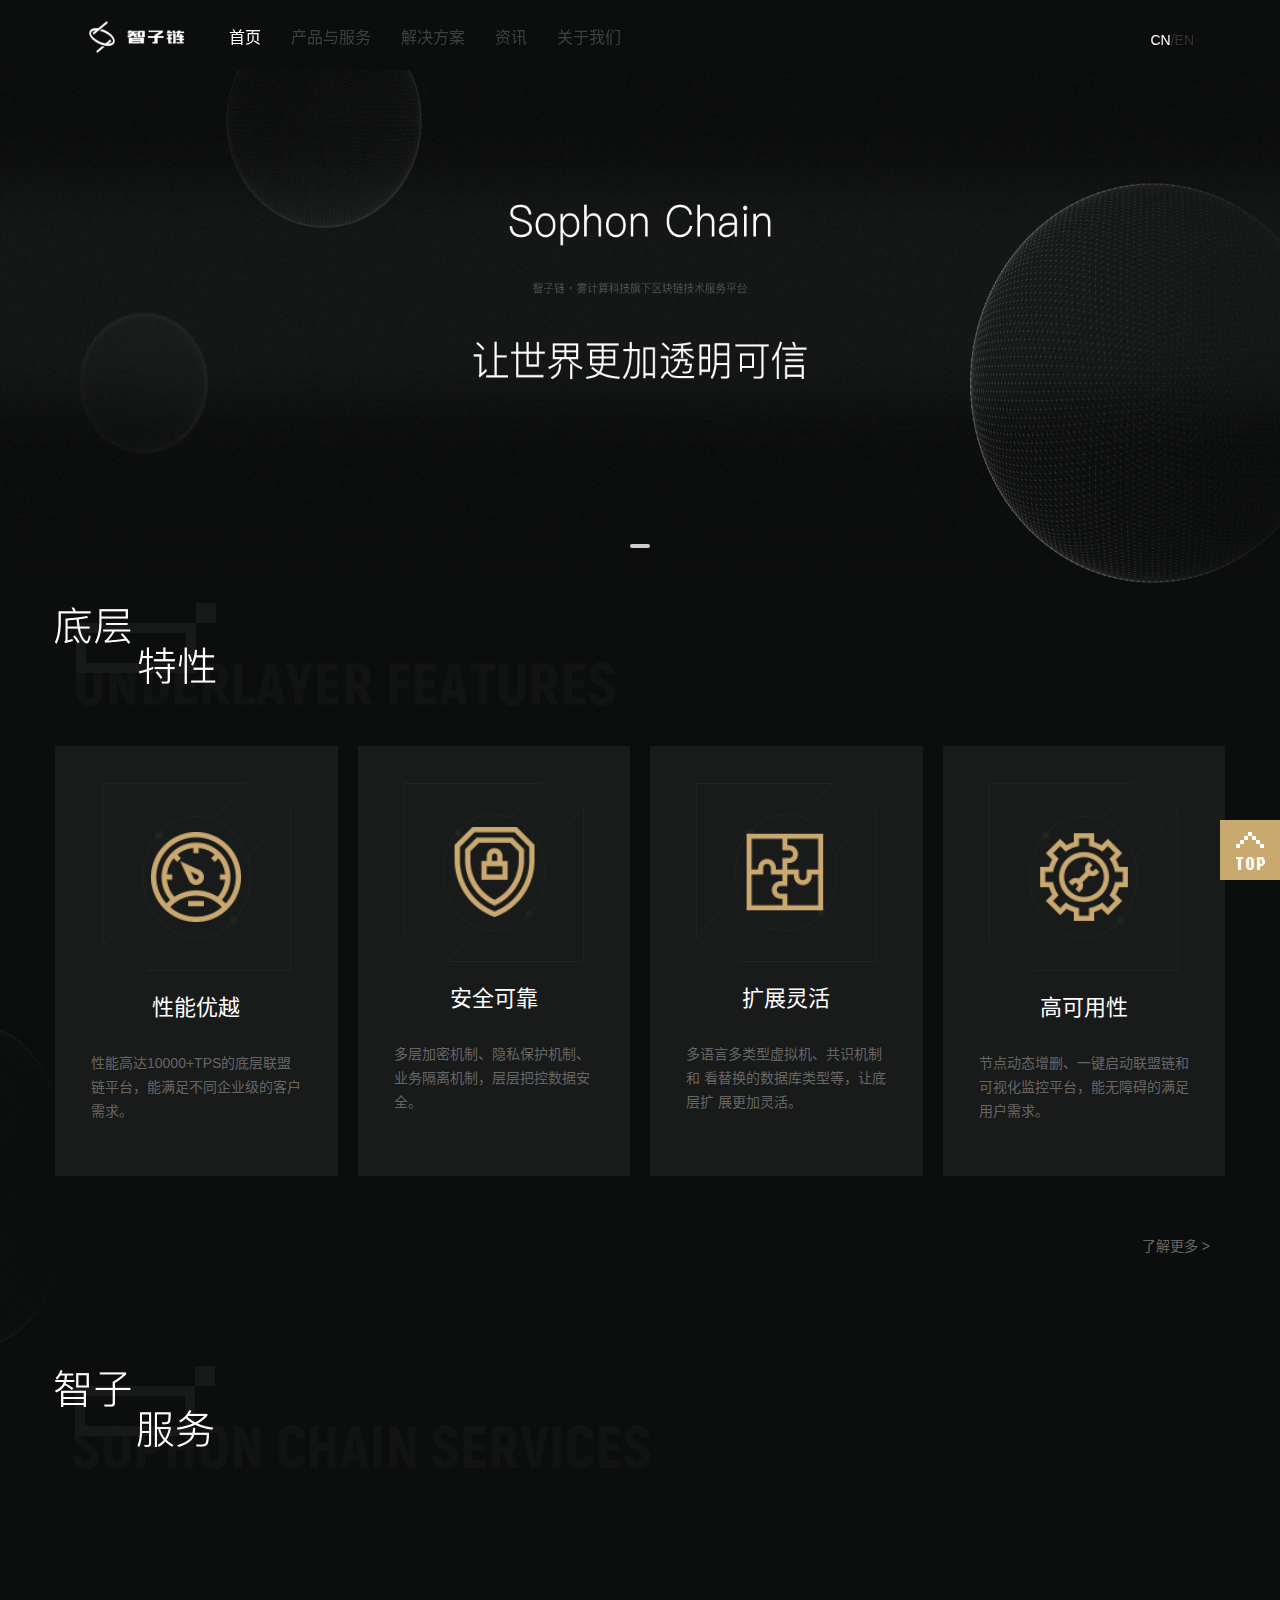
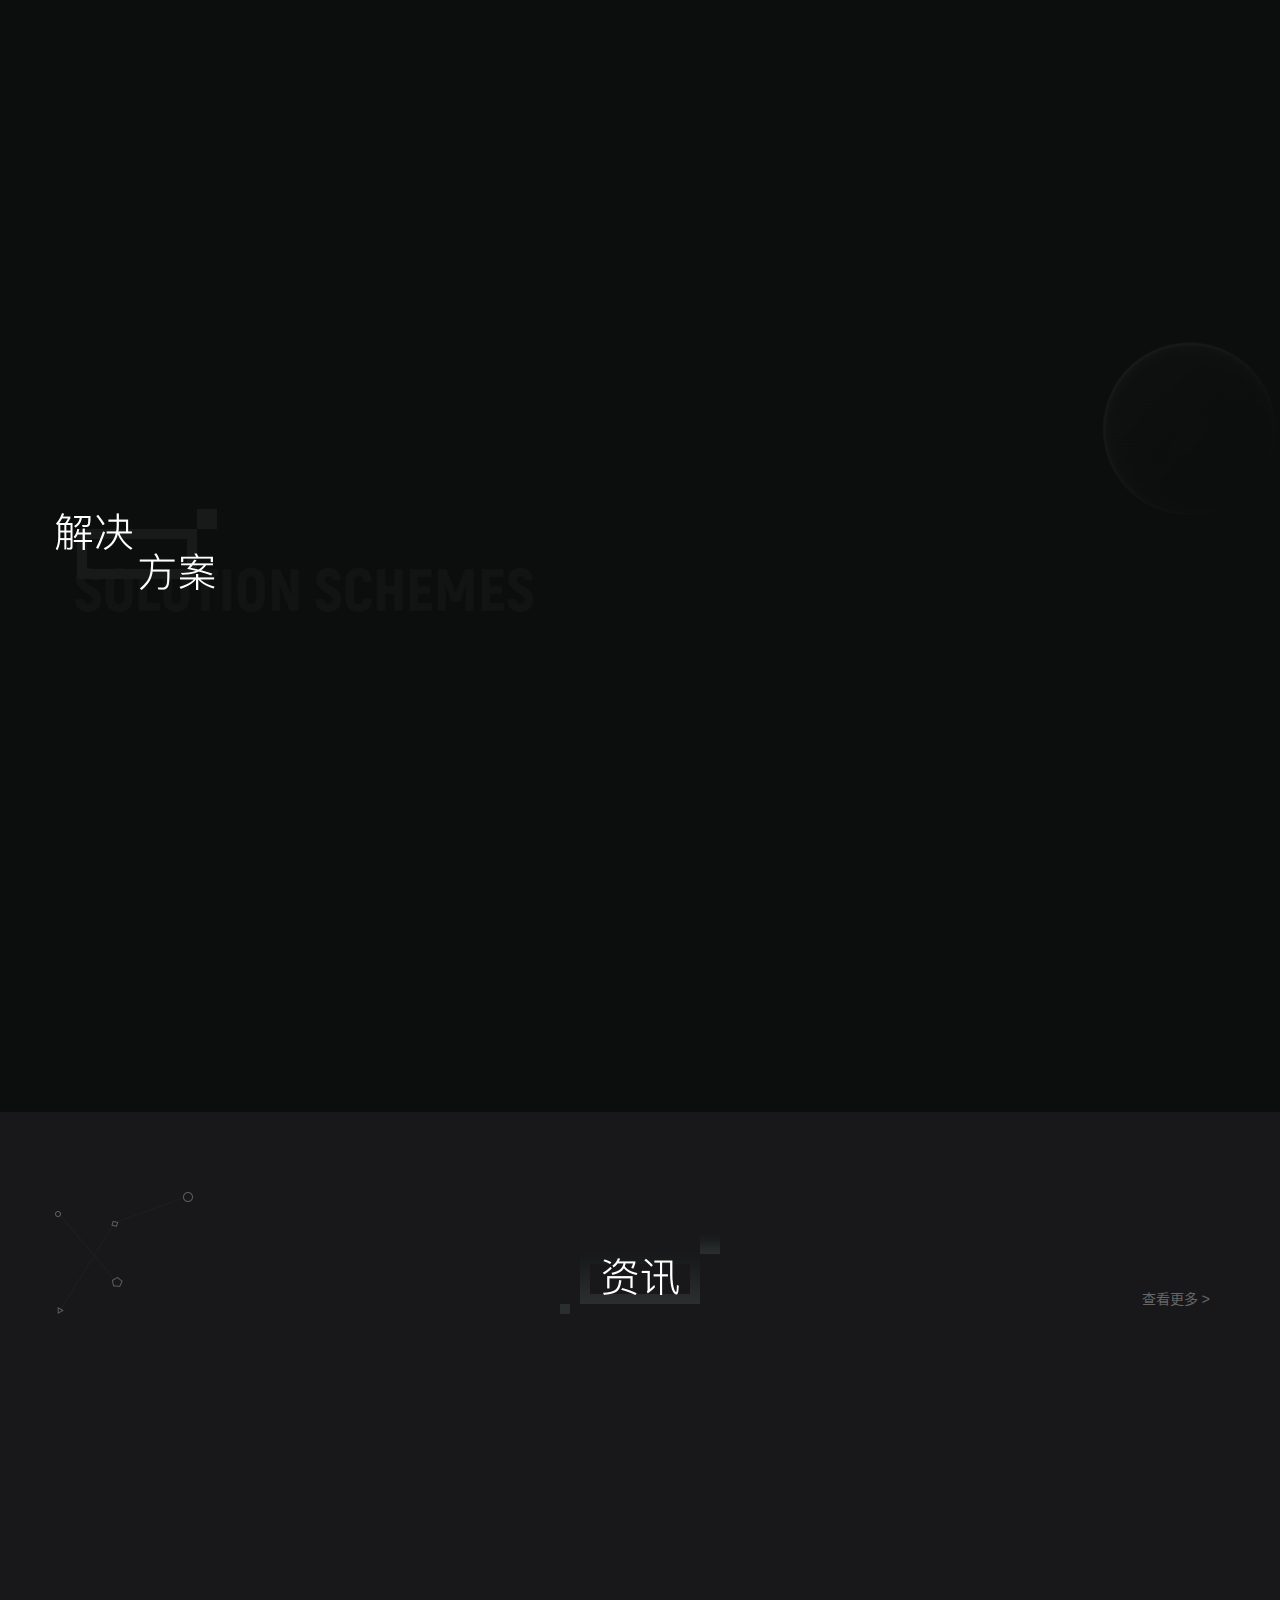
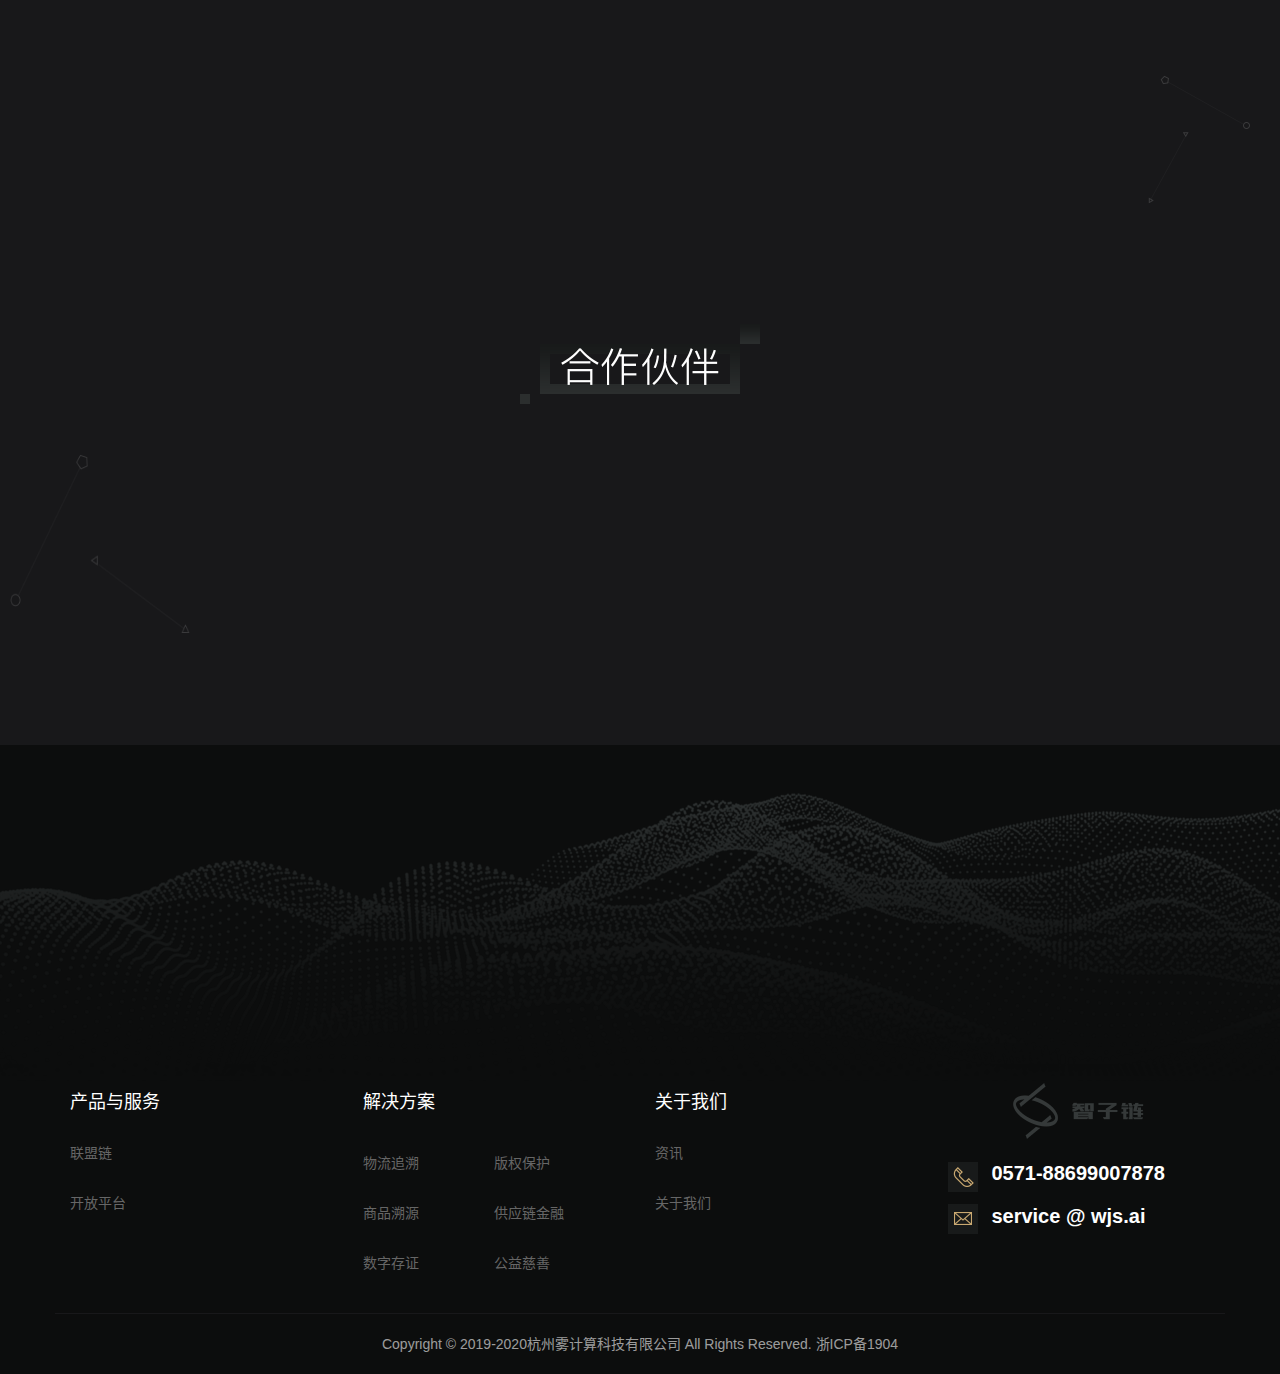
==== commit bc8472f8: "修改col-md之前" ====
--- a/index.html
+++ b/index.html
@@ -37,7 +37,7 @@
 							<span class="fa fa-bars fa-2x"></span>
 						</button>
 						<a class="navbar-brand" href="index.html">
-							<img src="imgs/icon_top.png" />
+							<img src="imgs/icon_top.png" alt="雾计算" />
 						</a>
 					</div>
 
@@ -70,7 +70,7 @@
 								<a href="about-us.html">关于我们</a>
 
 							</li>
-							
+
 
 
 						</ul>
@@ -160,7 +160,7 @@
 				</div>
 
 				<!--product-->
-			
+
 
 
 
@@ -215,7 +215,7 @@
 					</div>
 				</div>
 				<!--product-->
-				
+
 
 			</div>
 			<!--container-->
@@ -319,7 +319,7 @@
 				</div>
 
 				<!--product-->
-				
+
 
 			</div>
 			<!--container-->
@@ -432,8 +432,8 @@
 						<div class="col-md-3">
 							<h4>产品与服务</h4>
 							<ul>
-								<li><a href="#1">联盟链</a></li>
-								<li><a href="#1">开放平台</a></li>
+								<li><a href="underlying-alliance-chain.html">联盟链</a></li>
+								<li><a href="open-platform.html">开放平台</a></li>
 							</ul>
 						</div>
 						<div class="col-md-3">
@@ -442,17 +442,17 @@
 							<div class="col-md-6">
 								<ul>
 
-									<li><a href="#1">物流追溯</a></li>
-									<li><a href="#1">商品溯源</a></li>
-									<li><a href="#1">数字存证</a></li>
+									<li><a href="logistics-traceability.html">物流追溯</a></li>
+									<li><a href="commodity-traceability.html">商品溯源</a></li>
+									<li><a href="digital-certificate.html">数字存证</a></li>
 								</ul>
 							</div>
 							<div class="col-md-6">
 								<ul>
 
-									<li><a href="#1">版权保护</a></li>
-									<li><a href="#1">供应链金融</a></li>
-									<li><a href="#1">公益慈善</a></li>
+									<li><a href="charity.html">版权保护</a></li>
+									<li><a href="supply-chain-inance.html">供应链金融</a></li>
+									<li><a href="copyright-protection.html">公益慈善</a></li>
 								</ul>
 							</div>
 
@@ -461,8 +461,8 @@
 							<h4>关于我们</h4>
 							<ul>
 
-								<li><a href="#1">资讯</a></li>
-								<li><a href="#1">关于我们</a></li>
+								<li><a href="news.html">资讯</a></li>
+								<li><a href="about-us.html">关于我们</a></li>
 
 							</ul>
 						</div>
@@ -509,43 +509,520 @@
 		</div>
 
 	</div>
-	<div class="visible-xs-block"> visible-xs-block</div>
+	<div class="visible-xs-block">
+		<div class="top">
+			<nav class="navbar navbar-default">
+				<div class="container-fluid">
+					<!-- Brand and toggle get grouped for better mobile display -->
+					<div class="navbar-header">
+						<div class="navbar-toggle collapsed" data-toggle="collapse" data-target="#collapse"
+							aria-expanded="false">
+
+							<img src="imgs/mobile-img/icon_menu.png" alt="" class="pull-right">
+
+						</div>
+						<div class="nav-language">
+
+							<span class="active">CN</span>/<span>EN</span>
+						</div>
+						<a class="navbar-brand" href="index.html">
+							<img src="imgs/mobile-img/icon_top_phone.png" alt="雾计算">
+						</a>
+					</div>
+
+					<!-- Collect the nav links, forms, and other content for toggling -->
+					<div class="collapse navbar-collapse" id="collapse">
+						<ul class="nav navbar-nav">
+							<li class="default-open"><a href="index.html"><span>首页</span> </a></li>
+							<li class="dropdown">
+								<a href="#1" data-toggle="dropdown" aria-haspopup="true"
+									aria-expanded="false"><span>产品与服务</span> </a>
+								<ul class="dropdown-menu  dropdown-menu-1" aria-labelledby="dLabel">
+									<li><a href="underlying-alliance-chain.html">底层联盟链</a></li>
+									<li><a href="open-platform.html">开放平台</a></li>
+
+								</ul>
+							</li>
+							<li class="dropdown">
+								<a href="#1" data-toggle="dropdown" aria-haspopup="true" aria-expanded="false">
+									<span>解决方案</span></a>
+								<ul class="dropdown-menu dropdown-menu-2" aria-labelledby="dLabel">
+									<li><a href="logistics-traceability.html">物流追溯</a></li>
+									<li><a href="commodity-traceability.html">商品溯源</a></li>
+									<li><a href="digital-certificate.html">数字存证</a></li>
+									<li><a href="charity.html">公益慈善</a></li>
+									<li><a href="supply-chain-inance.html">供应链金融</a></li>
+									<li><a href="copyright-protection.html">版权保护</a></li>
+								</ul>
+							</li>
+							<li><a href="news.html"> <span>资讯</span></a> </li>
+							<li> <a href="about-us.html"> <span>关于我们</span></a></li>
+
+
+
+
+
+						</ul>
+					</div>
+				</div>
+			</nav>
+		</div>
+		<!-- top -->
+		<div class="swiper1">
+			<div class="swiper-wrapper">
+				<div class="swiper-slide">
+					<img src="imgs/mobile-img/banner1_phone.png" alt="banner1">
+
+				</div>
+
+			</div>
+			<!--分页器-->
+			<div class="swiper-pagination swiper-pagination1"></div>
+		</div>
+		<div>
+			<!-- swiper -->
+			<div class="main">
+				<div class="padding-20 ">
+					<div class="products position-relative">
+						<div class="container product-title-img">
+							<div class="row ">
+								<img src="imgs/title_1.png">
+
+							</div>
+
+						</div>
+						<div class="container product-1">
+
+							<div class="row">
+
+								<div class="media">
+									<div class="media-left">
+
+										<img class="media-object" src="imgs/icon_bg.png">
+										<img src="imgs/icon_A1.png" class="media-object-icon">
+									</div>
+									<div class="media-body position-relative">
+										<h4 class="media-heading">性能优越</h4>
+										<p class="text-muted">性能高达 10000+TPS 的底层联盟
+											链平台，能够满足不同企业级的客
+											户需求。</p>
+
+									</div>
+
+								</div>
+							</div>
+							<div class="row">
+
+								<div class="media">
+									<div class="media-left">
+
+										<img class="media-object" src="imgs/icon_bg.png">
+										<img src="imgs/icon_A2.png" class="media-object-icon">
+									</div>
+									<div class="media-body position-relative">
+										<h4 class="media-heading">安全可靠</h4>
+										<p class="text-muted">
+											多层加密机制、隐私保护机制、业
+											务隔离机制，层层把控数据安全。
+										</p>
+
+									</div>
+
+								</div>
+							</div>
+							<div class="row">
+
+								<div class="media">
+									<div class="media-left">
+
+										<img class="media-object" src="imgs/icon_bg.png">
+										<img src="imgs/icon_A3.png" class="media-object-icon">
+									</div>
+									<div class="media-body position-relative">
+										<h4 class="media-heading">扩展灵活</h4>
+										<p class="text-muted">
+											多语言多类型虚拟机、共识机制和
+											看替换的数据库类型等，让底层扩
+											展更加灵活。
+										</p>
+
+									</div>
+
+								</div>
+							</div>
+
+							<div class="row">
+
+								<div class="media">
+									<div class="media-left">
+
+										<img class="media-object" src="imgs/icon_bg.png">
+										<img src="imgs/icon_A4.png" class="media-object-icon">
+									</div>
+									<div class="media-body position-relative">
+										<h4 class="media-heading">高可用性</h4>
+										<p class="text-muted">
+											节点动态增删、一键启动联盟链和
+											可视化监控平台，能无障碍的满足
+											用户需求。
+										</p>
+
+									</div>
+
+								</div>
+							</div>
+							<a href="underlying-alliance-chain.html" class="row show-more">
+								<p class="text-muted text-right">了解更多 ></p>
+							</a>
+						</div>
+					</div>
+
+
+					<div class="products position-relative">
+						<div class="container product-title-img">
+							<div class="row ">
+								<img src="imgs/title_2.png">
+
+							</div>
+
+						</div>
+						<div class="container product margin-bottom100 product-2">
+
+							<div class="row">
+								<div class="wow fadeInLeft">
+									<div class="thumbnail">
+										<img src="imgs/mobile-img/img_lml_phone.png" alt="联盟链">
+										<div class="caption">
+											<p>面向政府、企业的高性能、高安全、可拓展的 企业级联盟链平台。支持节点动态增删、多链 安全隔离、一键上链等特性。</p>
+
+										</div>
+									</div>
+								</div>
+								<div class=" wow fadeInUp">
+									<div class="thumbnail">
+										<img src="imgs/mobile-img/img_kfpt_phone.png" alt="开放平台">
+										<div class="caption">
+											<p>为企业和开发者提供区块链基础设施，支持数 据快速上链、合约部署管理、网络监控、安全 监测查询等。</p>
+
+										</div>
+									</div>
+								</div>
+								<div class=" wow fadeInRight">
+									<div class="thumbnail">
+										<img src="imgs/mobile-img/img_jjfa_phone.png" alt="解决方案">
+										<div class="caption">
+											<p>为企业、政府等机构提供区块链 + 产业模式切 实可行的底层私链、联盟链和应用场景解决方 案。</p>
+
+										</div>
+									</div>
+								</div>
+							</div>
+							<!--product-->
+
+
+						</div>
+
+					</div>
+					<div class="products position-relative">
+						<div class="container product-title-img">
+							<div class="row ">
+								<img src="imgs/title_3.png">
+
+							</div>
+
+						</div>
+						<div class="container product product-3 ">
+
+							<div class="row">
+								<div class="col-xs-6 wow slideInLeft">
+									<div class="product-item-3">
+										<div class="product-item-img">
+											<img src="imgs/icon_C1.png" />
+										</div>
+
+										<h3>物流追源</h3>
+										<a href="logistics-traceability.html">
+											<p class="text-muted">了解更多 ></p>
+										</a>
+
+									</div>
+								</div>
+								<div class="col-xs-6 wow slideInUp">
+									<div class="product-item-3">
+										<div class="product-item-img">
+											<img src="imgs/icon_C2.png" />
+										</div>
+
+										<h3>商品溯源</h3>
+										<a href="commodity-traceability.html">
+											<p class="text-muted">了解更多 ></p>
+										</a>
+
+									</div>
+								</div>
+
+
+							</div>
+							<div class="row">
+								<div class="col-xs-6 wow slideInRight	">
+									<div class="product-item-3">
+										<div class="product-item-img">
+											<img src="imgs/icon_C3.png" />
+										</div>
+
+										<h3>版权保护</h3>
+										<a href="copyright-protection.html">
+											<p class="text-muted">了解更多 ></p>
+										</a>
+
+									</div>
+								</div>
+								<div class="col-xs-6 wow slideInLeft">
+									<div class="product-item-3">
+										<div class="product-item-img">
+											<img src="imgs/icon_C4.png" />
+										</div>
+
+										<h3>公益慈善</h3>
+										<a href="charity.html">
+											<p class="text-muted">了解更多 ></p>
+										</a>
+
+									</div>
+								</div>
+							</div>
+							<div class="row">
+
+								<div class="col-xs-6 wow slideInUp">
+									<div class="product-item-3">
+										<div class="product-item-img">
+											<img src="imgs/icon_C5.png" />
+										</div>
+
+										<h3>数字存证</h3>
+										<a href="digital-certificate.html">
+											<p class="text-muted">了解更多 ></p>
+										</a>
+
+									</div>
+								</div>
+								<div class="col-xs-6 wow slideInRight	">
+									<div class="product-item-3">
+										<div class="product-item-img">
+											<img src="imgs/icon_C6.png" />
+										</div>
+
+										<h3>供应链金融</h3>
+										<a href="supply-chain-inance.html">
+											<p class="text-muted">了解更多 ></p>
+										</a>
+
+									</div>
+								</div>
+							</div>
+
+							<!--product-->
+
+
+						</div>
+
+					</div>
+				</div>
+
+				<!-- products -->
+
+				<div class="about-us">
+					<div class="news position-relative">
+						<div class="container new-title">
+							<div class="row">
+
+								<img src="imgs/title_4.png" class="center-block">
+								<a href="news.html">
+									<div class=" pull-right show-more text-muted">查看更多 > </div>
+								</a>
+							</div>
+						</div>
+						<div class="container">
+
+							<div class="row">
+								<div class="col-xs-6">
+									<div class="thumbnail">
+										<div class="bg-border"></div>
+										<img src="imgs/img_news1.png">
+										<div class="caption">
+											<p>性能高达 1W TPS 的企业级联盟链 底层平台，为商业区块链创造全新价值。</p>
+
+										</div>
+									</div>
+								</div>
+								<div class="col-xs-6">
+									<div class="thumbnail">
+										<div class="bg-border"></div>
+										<img src="imgs/img_news2.png">
+										<div class="caption">
+											<p>性能高达 1W TPS 的企业级联盟链 底层平台，为商业区块链创造全新价值。</p>
+
+										</div>
+									</div>
+								</div>
+
+							</div>
+
+
+						</div>
+
+					</div>
+					<!--news-->
+					<div class="case position-relative">
+						<div class="container case-title ">
+							<div class="row">
+
+								<img src="imgs/title_5.png" class="center-block">
+
+							</div>
+						</div>
+						<div class="container case-logos">
+
+							<div class="row">
+								<div class="col-sm-5 col-xs-3"><img src="imgs/partner_1.png" alt="logo" />
+								</div>
+								<div class="col-sm-5 col-xs-3"><img src="imgs/partner_2.png" alt="logo" />
+								</div>
+								<div class="col-sm-5 col-xs-3"><img src="imgs/partner_3.png" alt="logo" />
+								</div>
+								<div class="col-sm-5 col-xs-3"><img src="imgs/partner_4.png" alt="logo" />
+								</div>
+								<div class="col-sm-5 col-xs-3"><img src="imgs/partner_5.png" alt="logo" />
+								</div>
+								<div class="col-sm-5 col-xs-3"><img src="imgs/partner_6.png" alt="logo" />
+								</div>
+								<div class="col-sm-5 col-xs-3"><img src="imgs/partner_7.png" alt="logo" />
+								</div>
+								<div class="col-sm-5 col-xs-3"><img src="imgs/partner_8.png" alt="logo" />
+								</div>
+								<div class="col-sm-5 col-xs-3"><img src="imgs/partner_9.png" alt="logo" />
+								</div>
+								<div class="col-sm-5 col-xs-3"><img src="imgs/partner_10.png" alt="logo" />
+								</div>
+							</div>
+						</div>
+
+					</div>
+
+
+					<!--case-->
+
+				</div>
+
+
+			</div>
+		</div>
+		<div class="bootom">
+			<div class="jumbotron">
+				<div class="jumbotron">
+					<img src="imgs/img_bg5.png" alt="">
+				</div>
+			</div>
+			<div class="footer">
+
+				<div class="container ">
+					<div class="row">
+						<div class="col-xs-4">
+							<h5>产品与服务</h5>
+						</div>
+						<div class="col-xs-8">
+							<div class="col-xs-4">
+								<a href="underlying-alliance-chain.html">联盟链</a>
+							</div>
+							<div class="col-xs-4">
+								<a href="open-platform.html">开放平台</a>
+							</div>
+
+						</div>
+					</div>
+					<div class="row">
+						<div class="col-xs-4">
+							<h5>解决方案</h5>
+						</div>
+						<div class="col-xs-8">
+							<div class="col-xs-4">
+								<a href="logistics-traceability.html">物流追溯</a>
+							</div>
+							<div class="col-xs-4">
+								<a href="commodity-traceability.html">商品溯源</a>
+							</div>
+							<div class="col-xs-4">
+								<a href="digital-certificate.html">数字存证</a>
+							</div>
+							<div class="col-xs-4">
+								<a href="charity.html">版权保护</a>
+							</div>
+							<div class="col-xs-4">
+								<a href="supply-chain-inance.html">供应链金融</a>
+							</div>
+							<div class="col-xs-4">
+								<a href="copyright-protection.html">公益慈善</a>
+							</div>
+
+						</div>
+					</div>
+					<div class="row">
+						<div class="col-xs-4">
+							<h5>关于我们</h5>
+						</div>
+
+						<div class="col-xs-8">
+							<div class="col-xs-4">
+								<a href="news.html">资讯</a>
+							</div>
+							<div class="col-xs-4">
+								<a href="about-us.html">关于我们</a>
+							</div>
+						</div>
+					</div>
+					<div class="row contact">
+						<div class="col-xs-4">
+							<img src="imgs/icon_bottom.png" alt="" class="icon-bottom">
+						</div>
+
+						<div class="col-xs-8">
+
+							<div class="col-xs-12">
+
+								<img src="imgs/icon_service1.png" alt="" class="pull-left contact-icon">
+								<div class="contact-information pull-left">0571-88699007878</div>
+
+
+
+							</div>
+							<div class="col-xs-12">
+								<img src="imgs/icon_service2.png" alt="" class="pull-left contact-icon">
+								<div class="contact-information pull-left">service @ wjs.ai</div>
+							</div>
+						</div>
+					</div>
+
+				</div>
+
+			</div>
+			<div class="text-center company-data">
+				Copyright © 2019-2020杭州雾计算科技有限公司 All Rights Reserved. 浙ICP备1904
+			</div>
+
+
+		</div>
+
+
+	</div>
+	</div>
 	<script src="js/jquery-3.2.0.min.js"></script>
+	<script src="js/bootstrap-3.3.7.min.js"></script>
 	<script src="js/wow.min.js"></script>
-	<script src="js/bootstrap-3.3.7.min.js"></script>
 	<script src="js/swiper-3.4.2.jquery.min.js"></script>
 	<script src="js/common.js" type="text/javascript" charset="utf-8"></script>
 	<script type="text/javascript">
 		$(function () {
 
-			var $ul = $('.wrapper ul');
-			var $wrapper = $('.wrapper');
-			$('.wrapper .fa-angle-left').click(function () {
-				var x = $wrapper.offset().left;
-				var y = $ul.offset().left;
-				if ((y - x) <= -590) {
-					$ul.css({
-						'left': 0
-					});
-				} else {
-					$ul.css({
-						'left': (y - x - 295) + 'px'
-					});
-				}
-			})
-			$('.wrapper .fa-angle-right').click(function () {
-				var x = $wrapper.offset().left;
-				var y = $ul.offset().left;
-				if ((y - x) >= 0) {
-					$ul.css({
-						'left': '-590px'
-					});
-				} else {
-					$ul.css({
-						'left': (y - x + 295) + 'px'
-					});
-				}
-			});
 			var mySwiper1 = new Swiper('.swiper1', {
 				direction: 'horizontal', //水平滑动
 				loop: true, //无限循环
@@ -558,9 +1035,10 @@
 				loop: true, //无限循环
 				pagination: '.swiper-pagination', //分页器
 			})
-			new WOW().init();
+
 
 		})
+		new WOW().init();
 	</script>
 </body>
 
--- a/css/common.css
+++ b/css/common.css
@@ -4,17 +4,12 @@
 }
 
 
+
 .position-relative {
 	position: relative !important;
 }
 
-.bg-black-ash {
-	background: #0c0d0d !important;
-}
-
-.bg-black {
-	background: #000 !important;
-}
+
 
 
 .text-muted {
@@ -28,6 +23,7 @@
 
 a {
 	text-decoration: none;
+	color: inherit;
 }
 
 a:hover {
@@ -58,6 +54,17 @@
 	box-sizing: border-box;
 }
 
+.padding-20 {
+	padding: 20px;
+	box-sizing: border-box;
+}
+
+.padding-lr-20 {
+	padding-left: 20px !important;
+	padding-right: 20px !important;
+	box-sizing: border-box;
+}
+
 .height-500 {
 	height: 500px !important;
 }
@@ -70,8 +77,20 @@
 	height: 320px !important;
 }
 
+.height-220 {
+	height: 220px !important;
+}
+
 body {
 	background: #0C0D0D;
+}
+
+.bg-black-ash {
+	background: #18181a !important;
+}
+
+.bg-black {
+	background: #000 !important;
 }
 
 /* 公共样式 */
@@ -149,22 +168,28 @@
 	padding: 36px;
 	background-color: #191A1A;
 	text-align: center;
-	border-right: 20px solid #0C0D0D;
+	border-right: 10px solid #0C0D0D;
+	border-left: 10px solid #0C0D0D;
 }
 
 .hidden-xs .product .product-item:last-child {
 	border-right: none;
 }
 
+.hidden-xs .product .product-item:first-child {
+	border-left: none;
+}
+
 .hidden-xs .products .product .product-item-img {
-	height: 185px;
-	width: 210px;
+	height: 0;
+	width: 90%;
+	padding-bottom: 90%;
 	display: inline-block;
 	position: relative;
 	background-image: url(../imgs/icon_bg.png);
 	background-repeat: no-repeat;
 	background-position: center center;
-	background-size: cover;
+	background-size: 100% 100%;
 }
 
 .hidden-xs .products .product-item-img img {
@@ -202,34 +227,6 @@
 	line-height: 44px;
 }
 
-.hidden-xs .body-bg1,
-.hidden-xs .body-bg2,
-.hidden-xs .body-bg3,
-.hidden-xs .body-bg4 {
-	position: absolute;
-}
-
-.hidden-xs .products .body-bg1 {
-	left: 0;
-	bottom: -100px;
-	text-align: left;
-}
-
-.hidden-xs .products .body-bg1 img {
-	width: 100%;
-	height: 585px;
-}
-
-.hidden-xs .products .body-bg2 {
-	right: 0;
-	top: -150px;
-	text-align: right;
-}
-
-.hidden-xs .products .body-bg2 img {
-	width: 300px;
-	height: 300px;
-}
 
 /* product */
 .hidden-xs .business .business-detail {
@@ -338,6 +335,16 @@
 }
 
 /* process */
+.hidden-xs  .body-bg5 {
+	position: absolute;
+	left: 200px;
+	bottom: -160px;
+}
+.hidden-xs  .body-bg5 img{
+	height: 80px;
+	width: 90px;
+}
+
 .hidden-xs .title-text-muted {
 	margin-top: 20px;
 }
@@ -365,6 +372,8 @@
 	}
 }
 
+
+
 .hidden-xs .navbar-collapse .navbar-nav {
 	margin: 7.5px -15px;
 }
@@ -489,7 +498,7 @@
 }
 
 .hidden-xs .bottom hr {
-	border-color: #0c0d0d;
+	border-color: #18181a;
 }
 
 .hidden-xs .footer-2 h4 {
@@ -570,4 +579,493 @@
 	padding-left: 10px;
 }
 
-/* 底部 */+/* 底部 */
+/* pc端 */
+
+.visible-xs-block .navbar {
+	margin-bottom: 0;
+}
+
+.visible-xs-block .navbar-default {
+	background-color: inherit;
+	border: none;
+}
+
+.visible-xs-block .navbar-header {
+	padding: 20px;
+	height: 90px;
+	box-sizing: border-box;
+}
+
+.visible-xs-block .navbar-brand {
+	padding: 0;
+	margin-top: 10px;
+}
+
+.visible-xs-block .navbar-brand img {
+	width: 70%;
+}
+
+.visible-xs-block .navbar-toggle {
+	margin-right: 0;
+	padding: 0;
+	border: none;
+	margin-top: 16px;
+}
+
+.visible-xs-block .navbar-toggle img {
+	width: 21px;
+	height: 21px;
+}
+
+.visible-xs-block .nav-language {
+	float: right;
+	margin-right: 20px;
+	font-size: 18px;
+	line-height: 45px;
+	margin-top: 5px;
+}
+
+.visible-xs-block .nav-language .active {
+	color: #fff;
+}
+
+.visible-xs-block .navbar-default .navbar-toggle:focus,
+.visible-xs-block .navbar-default .navbar-toggle:hover {
+	background-color: inherit;
+}
+
+.visible-xs-block .navbar-default .navbar-collapse,
+.visible-xs-block .navbar-default .navbar-form {
+	border: none;
+	background: #CAA971;
+}
+
+.visible-xs-block .navbar-nav {
+	margin-top: 0;
+	text-align: center;
+	color: #3E4040;
+}
+
+.visible-xs-block .navbar-default .navbar-nav>li>a,
+.visible-xs-block #collapse .navbar-nav .open .dropdown-menu>li>a {
+	color: #3E4040;
+	line-height: 32px;
+}
+
+.visible-xs-block .navbar-default .navbar-nav>.open>a,
+.visible-xs-block .navbar-default .navbar-nav>.open>a:focus,
+.visible-xs-block .navbar-default .navbar-nav>.open>a:hover {
+	color: #fff;
+	background: inherit;
+}
+
+.visible-xs-block .navbar-default .navbar-nav>.open>a span {
+	height: 100%;
+	box-sizing: border-box;
+	border-bottom: 3px solid #fff;
+	display: inline-block;
+}
+
+/* default-open */
+.visible-xs-block #collapse .navbar-nav .default-open .dropdown-menu>li>a {
+	color: #3E4040;
+	line-height: 32px;
+}
+
+.visible-xs-block .navbar-default .navbar-nav>.default-open>a,
+.visible-xs-block .navbar-default .navbar-nav>.default-open>a:focus,
+.visible-xs-block .navbar-default .navbar-nav>.default-open>a:hover {
+	color: #fff;
+	background: inherit;
+}
+
+.visible-xs-block .navbar-default .navbar-nav>.default-open>a span {
+	height: 100%;
+	box-sizing: border-box;
+	border-bottom: 3px solid #fff;
+	display: inline-block;
+}
+
+.visible-xs-block #collapse {
+	position: absolute;
+	width: 100%;
+	top: 90px;
+	z-index: 99999;
+}
+
+
+
+.visible-xs-block #collapse .navbar-nav>li>.dropdown-menu {
+	text-align: center;
+	background-color: #BD985E;
+	overflow: hidden;
+}
+
+.visible-xs-block #collapse .navbar-nav>li>.dropdown-menu li {
+	float: left;
+}
+
+.visible-xs-block #collapse .navbar-nav>li>.dropdown-menu-1 li {
+	width: 50%;
+}
+
+.visible-xs-block #collapse .navbar-nav>li>.dropdown-menu-2 li {
+	width: 33.33%;
+}
+
+
+
+
+/* 头部 */
+.visible-xs-block .top-jumbotron .jumbotron {
+	height: 260px;
+	box-sizing: border-box;
+	padding-top: 50px;
+	padding-left: 30px;
+	background-color: #000;
+	background-image: url(../imgs/bg_title.png);
+	background-repeat: no-repeat;
+	background-position: center center;
+	background-size: cover;
+	color: #585959;
+	margin-bottom: 0;
+}
+
+.visible-xs-block .top-jumbotron .jumbotron h1 {
+	color: #fff;
+	vertical-align: top;
+}
+
+.visible-xs-block .top-jumbotron .jumbotron .jumbotron-titile-icon {
+	margin-top: -42px;
+	transform: rotate(45deg);
+}
+
+.visible-xs-block .top-jumbotron .jumbotron p {
+	font-size: 14px;
+	line-height: 30px;
+	color: #666;
+}
+
+/* 头部巨幕 */
+.visible-xs-block .products {
+	padding: 20px 0;
+	background-color: #0C0D0D;
+	position: relative;
+}
+
+.visible-xs-block .products .container>p {
+	font-size: 16px;
+}
+
+@media only screen and (max-width: 640px) {
+	.hidden-xs .products .container>h2 {
+		font-size: 20px;
+	}
+
+	.visible-xs-block .products .container>p {
+		font-size: 12px;
+	}
+}
+
+.visible-xs-block .product {
+	margin-top: 20px;
+}
+
+.visible-xs-block .products .product .product-item h3 {
+	font-size: 22px;
+	margin-bottom: 20px;
+	color: #fff;
+	font-size: 16px;
+}
+
+.visible-xs-block .products .product .product-item p {
+	line-height: 24px;
+	font-size: 14px;
+	text-align: left;
+}
+
+.visible-xs-block .products .product .product-item {
+	float: left;
+	box-sizing: border-box;
+	height: 350px;
+	background-color: #191A1A;
+	text-align: center;
+	padding-top: 15px;
+	margin-bottom: 20px;
+}
+
+.visible-xs-block .product .product-item:nth-child(odd) {
+	border-right: 5px solid #0C0C0C;
+}
+
+.visible-xs-block .product .product-item:nth-child(even) {
+	border-left: 5px solid #0C0C0C;
+}
+
+.visible-xs-block .products .product .product-item-img {
+	height: 0;
+	width: 90%;
+	padding-bottom: 90%;
+	display: inline-block;
+	position: relative;
+	background-image: url(../imgs/icon_bg.png);
+	background-repeat: no-repeat;
+	background-position: center center;
+	background-size: 100% 100%;
+}
+
+.visible-xs-block .products .product-item-img img {
+	position: absolute;
+	left: 50%;
+	top: 50%;
+	transform: translate(-50%, -50%);
+	height: 90px;
+}
+
+.visible-xs-block .products .product-item-3 {
+	height: 200px;
+	box-sizing: border-box;
+	text-align: center;
+	background-image: linear-gradient(#0C0D0D, #181A1A);
+	padding: 10px;
+	margin-top: 20px;
+}
+
+.visible-xs-block .products .product-item-3 .product-item-img {
+	height: 70px;
+	width: 120px;
+	background-image: url(../imgs/icon_bg2.png);
+}
+
+.visible-xs-block .products .product-item-3 .product-item-img img {
+	height: 40px;
+	width: 40px;
+}
+
+.visible-xs-block .products .product-item-3 h3 {
+	color: #fff;
+	font-weight: 900;
+	margin-top: 10px;
+	line-height: 30px;
+
+}
+
+/* product */
+.visible-xs-block .process .process-image {
+	height: 100%;
+	width: auto;
+}
+
+
+/* process */
+.visible-xs-block .business {
+	padding: 40px 0;
+}
+
+.visible-xs-block .business .business-detail {
+	z-index: 5;
+}
+
+.visible-xs-block .business .business-introduction {
+	padding-right: 0;
+	padding-left: 0;
+}
+
+.visible-xs-block .business .business-introduction .business-title {
+	font-size: 30px;
+	color: #fff;
+	margin-bottom: 20px;
+}
+
+.visible-xs-block .business .business-introduction .business-label {
+	margin-bottom: 80px;
+}
+
+.visible-xs-block .business .business-right img {
+	height: 350px;
+	width: 100%;
+}
+
+
+.visible-xs-block .business .business-right .text-muted {
+	padding: 130px;
+}
+
+.visible-xs-block .business .media {
+	width: 80%;
+	margin: 0 auto;
+	box-sizing: border-box;
+	padding: 20px;
+	background: #CAA971;
+	color: #fff;
+	height: 105px;
+}
+
+.visible-xs-block .business .business-bar-item {
+	background: #181A1A;
+}
+
+.visible-xs-block .business .business-bar-item:not(:first-child) {
+	margin-top: 0;
+}
+
+.visible-xs-block .business .business-introduction .active {
+	background: #CAA971 !important;
+}
+
+.visible-xs-block .business .media .media-left img {
+	width: 65px;
+	height: 65px;
+}
+
+.visible-xs-block .business .media-body {
+	box-sizing: border-box;
+	padding-left: 20px;
+}
+
+.visible-xs-block .business .media-body p {
+	margin-bottom: 0;
+	font-size: 16px;
+}
+
+.visible-xs-block .business .media-heading {
+	font-size: 20px;
+	margin-bottom: 21px;
+}
+
+.visible-xs-block .business .media-icon-arrow {
+	position: absolute;
+	right: 10px;
+	top: 50%;
+	transform: translateY(-50%);
+}
+
+.visible-xs-block .business .business-introduction-text {
+	box-sizing: border-box;
+
+	line-height: 30px;
+}
+
+.visible-xs-block .business .business-introduction-text p {
+	width: 80%;
+	margin-top: 50px;
+	margin-bottom: 50px;
+}
+
+.visible-xs-block .business-right-bg {
+	position: absolute;
+	right: 0;
+	top: 0;
+	height: 100%;
+	width: 50%;
+	z-index: 0;
+	background: #0C0C0C;
+}
+
+.visible-xs-block .business-bar .business-bar-item {
+	height: 105px;
+	display: table-cell;
+	padding-top: 42px;
+	line-height: 25px;
+	/* line-height: 105px; */
+	color: #666;
+	margin-bottom: 50px;
+}
+
+.visible-xs-block .business-bar .active {
+	color: #fff;
+	background: #CAA971;
+}
+
+.visible-xs-block .title-text-muted {
+	margin-top: 20px;
+}
+
+/* business */
+.visible-xs-block  .body-bg5 {
+	position: absolute;
+	left: 0;
+	bottom: -100px;
+}
+.visible-xs-block  .body-bg5 img{
+	height: 80px;
+	width: 90px;
+}
+
+/* new-bg-img */
+.visible-xs-block .bootom .jumbotron {
+	background: #18181a;
+	padding: 0;
+}
+
+.visible-xs-block .bootom .jumbotron img {
+	height: 120px;
+	width: 100%;
+}
+
+.visible-xs-block .bootom .footer {
+	padding: 0 20px;
+	padding-top: 20px;
+}
+
+.visible-xs-block .bootom .footer .col-xs-4 h5 {
+	color: #fff;
+	font-size: 15px;
+}
+
+.visible-xs-block .bootom .footer .row {
+	margin-bottom: 10px;
+}
+
+.visible-xs-block .bootom .footer .col-xs-8 {
+	padding: 0;
+}
+
+.visible-xs-block .bootom .footer .col-xs-8 .col-xs-4 {
+	padding: 0;
+	margin-top: 10px;
+	margin-bottom: 10px;
+	color: #666;
+}
+
+.visible-xs-block .bootom .footer .row .icon-bottom {
+	width: 72%;
+}
+
+.visible-xs-block .contact .contact-icon {
+	height: 25px;
+	width: 25px;
+	margin-right: 20px;
+}
+
+.visible-xs-block .contact .contact-information {
+	color: #fff;
+	line-height: 25px;
+}
+
+.visible-xs-block .contact .col-xs-12 {
+	padding-left: 0;
+	margin-bottom: 15px;
+}
+
+.visible-xs-block .bootom .company-data {
+	line-height: 30px;
+	border-top: 1px solid #181A1A;
+	padding: 20px;
+}
+
+/* 底部 */
+.visible-xs-block {
+	padding-bottom: 80px;
+}
+
+.visible-xs-block .titile-img {
+	width: 50%;
+	margin-top: 20px;
+	margin-bottom: 20px;
+}
+
+
+/*移动端  */--- a/css/index.css
+++ b/css/index.css
@@ -1,153 +1,221 @@
-.hidden-xs .swiper1 {
-	position: relative;
-	z-index: 0;
-	overflow: hidden;
-  }
-  .hidden-xs .swiper1 img {
-	height: 583px;
-	width: 100%;
-  }
-  .hidden-xs .swiper-pagination1 {
-	bottom: 30px !important;
-  }
-  @media only screen and (max-width: 768px) {
-	.hidden-xs .swiper1 img {
-	  height: 291px;
-	  width: 100%;
-	}
-  }
-  .hidden-xs .carousel-indicators {
+.about-us {
+	background: #181A1A!important;
+}
+
+.hidden-xs .carousel-indicators {
 	z-index: 1;
-  }
-  .hidden-xs .thumbnail {
+}
+
+.hidden-xs .thumbnail {
 	height: 440px;
 	border-radius: 0;
 	padding: 0;
 	border: none;
-  }
-  .hidden-xs .thumbnail .caption {
+}
+
+.hidden-xs .thumbnail .caption {
 	padding: 52px;
 	font-size: 14px;
 	line-height: 24px;
 	color: #0c0d0d;
-  }
-  .hidden-xs .news .body-bg3 {
+}
+
+.hidden-xs .body-bg1,
+.hidden-xs .body-bg2,
+.hidden-xs .body-bg3,
+.hidden-xs .body-bg4 {
+	position: absolute;
+	z-index: 0;
+}
+
+.hidden-xs .products .body-bg1 {
+	left: 0;
+	bottom: 0;
+	text-align: left;
+}
+
+.hidden-xs .products .body-bg1 img {
+	width: 56%;
+	height: 320px;
+}
+
+.hidden-xs .products .body-bg2 {
+	right: 0;
+	top: -150px;
+	text-align: right;
+}
+
+.hidden-xs .products .body-bg2 img {
+	width: 180px;
+	height: 180px;
+}
+
+.hidden-xs .news .body-bg3 {
 	right: 30px;
 	bottom: 50px;
 	text-align: right;
-  }
-  .hidden-xs .news .body-bg3 img {
+}
+
+.hidden-xs .news .body-bg3 img {
 	width: 102px;
 	height: 129px;
-  }
-  .hidden-xs .case .body-bg4 {
+}
+
+.hidden-xs .case .body-bg4 {
 	left: 10px;
 	top: 200px;
 	text-align: left;
-  }
-  .hidden-xs .case .body-bg4 img {
+}
+
+.hidden-xs .case .body-bg4 img {
 	width: 180px;
 	height: 180px;
-  }
-  .hidden-xs .small-show ul a li {
+}
+
+.hidden-xs .small-show ul a li {
 	padding: 20px 0;
 	border-bottom: 1px solid #EBEBEB;
-  }
-  .hidden-xs .small-show ul a li img {
+}
+
+.hidden-xs .small-show ul a li img {
 	padding: 0 10px;
 	height: 32px;
-  }
-  .hidden-xs .small-show ul {
+}
+
+.hidden-xs .small-show ul {
 	border: 1px solid #EBEBEB;
 	background-color: white;
-  }
-  /* 了解更多 */
-  .hidden-xs .products .show-more p {
+}
+
+/* 了解更多 */
+.hidden-xs .products .show-more p {
 	height: 100px;
 	line-height: 100px;
-  }
-  .hidden-xs .swiper-slide {
+}
+
+
+.hidden-xs .slide1 {
+	background: url(../images/case-bg1.jpg) center center no-repeat;
+}
+
+.hidden-xs .slide2 {
+	background: url(../images/case-bg2.jpg) center center no-repeat;
+}
+
+.hidden-xs .slide3 {
+	background: url(../images/case-bg3.jpg) center center no-repeat;
+}
+
+.hidden-xs .slide4 {
+	background: url(../images/case-bg4.jpg) center center no-repeat;
+}
+
+.hidden-xs .slide5 {
+	background: url(../images/case-bg5.jpg) center center no-repeat;
+}
+
+.hidden-xs .slide6 {
+	background: url(../images/case-bg6.jpg) center center no-repeat;
+}
+
+.swiper-slide {
 	background-size: cover;
-  }
-  .hidden-xs .slide1 {
-	background: url(../images/case-bg1.jpg) center center no-repeat;
-  }
-  .hidden-xs .slide2 {
-	background: url(../images/case-bg2.jpg) center center no-repeat;
-  }
-  .hidden-xs .slide3 {
-	background: url(../images/case-bg3.jpg) center center no-repeat;
-  }
-  .hidden-xs .slide4 {
-	background: url(../images/case-bg4.jpg) center center no-repeat;
-  }
-  .hidden-xs .slide5 {
-	background: url(../images/case-bg5.jpg) center center no-repeat;
-  }
-  .hidden-xs .slide6 {
-	background: url(../images/case-bg6.jpg) center center no-repeat;
-  }
-  .hidden-xs .swiper-slide > div {
+}
+
+.swiper1 {
+	position: relative;
+	z-index: 0;
+	overflow: hidden;
+}
+
+.swiper1 img {
+	height: 583px;
+	width: 100%;
+}
+
+.swiper-pagination1 {
+	bottom: 30px !important;
+}
+
+@media only screen and (max-width: 768px) {
+	.visible-xs-block .swiper1 img {
+		height: 550px;
+		width: 100%;
+	}
+}
+
+.swiper-slide>div {
 	text-align: center;
 	padding: 50px 20px 38px 20px;
 	color: white;
 	background-color: rgba(130, 134, 159, 0.7);
-  }
-  .hidden-xs .swiper-slide > div > h4 {
+}
+
+.swiper-slide>div>h4 {
 	margin-top: 0;
-  }
-  .hidden-xs .swiper-slide > div > div p {
+}
+
+.swiper-slide>div>div p {
 	text-align: left;
 	color: #E8E5E6;
 	margin-top: 20px;
-  }
-  .hidden-xs .swiper-slide > div > div a {
+}
+
+.swiper-slide>div>div a {
 	display: inline-block;
 	color: white;
 	padding: 8px 35px;
 	border: 1px solid white;
 	margin-top: 30px;
-  }
-  .hidden-xs .swiper-slide > div > div a:hover {
+}
+
+.swiper-slide>div>div a:hover {
 	background-color: white;
 	color: #3879D9;
-  }
-  .hidden-xs .swiper-pagination-bullet-active {
+}
+
+.swiper-pagination-bullet-active {
 	background: white !important;
-  }
-  .hidden-xs .swiper-container-horizontal > .swiper-pagination-bullets .swiper-pagination-bullet {
+}
+
+.swiper-container-horizontal>.swiper-pagination-bullets .swiper-pagination-bullet {
 	width: 20px;
 	height: 4px;
 	border-radius: 2px;
 	opacity: .8;
-  }
-  .hidden-xs .news {
-	background-color: #0C0D0D;
-  }
-  .hidden-xs .news .row {
-	position: relative;
-  }
-  .hidden-xs .news .show-more {
+}
+
+/* 轮播图 */
+
+.hidden-xs .news .row {
+	position: relative;
+}
+
+.hidden-xs .news .show-more {
 	position: absolute;
 	bottom: 0;
 	right: 15px;
-  }
-  .hidden-xs .news .new-img-2 {
+}
+
+.hidden-xs .news .new-img-2 {
 	height: 80px;
 	width: 160px;
 	position: absolute;
 	left: 50%;
 	bottom: 0;
 	transform: translateX(-50%);
-  }
-  .hidden-xs .news .new-title {
+}
+
+.hidden-xs .news .new-title {
 	margin-top: 40px;
 	margin-bottom: 40px;
-  }
-  .hidden-xs .news .thumbnail {
-	position: relative;
-  }
-  .hidden-xs .news .thumbnail .bg-border {
+}
+
+.hidden-xs .news .thumbnail {
+	position: relative;
+}
+
+.hidden-xs .news .thumbnail .bg-border {
 	position: absolute;
 	width: 96%;
 	height: 96%;
@@ -156,27 +224,218 @@
 	left: 50%;
 	top: 50%;
 	transform: translate(-50%, -50%);
-  }
-  .hidden-xs .news .thumbnail .caption {
+}
+
+.hidden-xs .news .thumbnail .caption {
 	background: #0c0d0d;
 	color: #fff;
-  }
-  .hidden-xs .case {
+}
+
+.hidden-xs .case {
 	padding-top: 30px;
 	padding-bottom: 80px;
-  }
-  .hidden-xs .case h3 {
+}
+
+.hidden-xs .case h3 {
 	text-align: center;
 	font-size: 30px;
-  }
-  .hidden-xs .case .case-logos img {
+}
+
+.hidden-xs .case .case-logos .col-sm-2 {
+	width: 20%;
+}
+
+.hidden-xs .case .case-logos img {
 	width: 100%;
-  }
-  .hidden-xs .case .col-sm-2 {
+}
+
+.hidden-xs .case .col-sm-2 {
 	margin-top: 20px;
-  }
-  .hidden-xs .about-us .jumbotron {
+}
+
+.hidden-xs .about-us .jumbotron {
 	height: 288px;
 	background: #0c0d0d;
-  } /* 合作伙伴和资讯 */
-  +}
+
+/* 合作伙伴和资讯 */
+
+
+
+
+.visible-xs-block .products .product-title-img {
+	margin: 20px 0;
+}
+
+.visible-xs-block .products .product-1 .media {
+	background: #191A1A;
+	padding: 15px;
+	margin-bottom: 15px;
+}
+
+.visible-xs-block .products .product-1 .media-object {
+	width: 120px;
+	height: 120px;
+}
+
+.visible-xs-block .products .product-1 .media-left {
+	position: relative;
+}
+
+.visible-xs-block .products .product-1 .media .media-object-icon {
+	height: 50px;
+	width: 50px;
+	position: absolute;
+	left: 50%;
+	top: 50%;
+	transform: translate(-50%, -50%);
+}
+
+.visible-xs-block .products .product-1 .media .media-body h4 {
+	font-size: 18px;
+	color: #fff;
+	margin-bottom: 20px;
+}
+
+.visible-xs-block .products .product-1 .media .media-body p {
+	line-height: 24px;
+}
+
+.visible-xs-block .products .product-1 .show-more p {
+	height: 50px;
+	line-height: 50px;
+}
+
+/* product1 */
+.visible-xs-block .products .product-2 .thumbnail {
+	padding: 0;
+	border: none;
+	border-radius: 0;
+}
+
+.visible-xs-block .products .product-2 .thumbnail img {
+	height: 10 0px;
+}
+
+/* product2 */
+.visible-xs-block .products .product-item-3 {
+	height: 200px;
+	box-sizing: border-box;
+	text-align: center;
+	background-image: linear-gradient(#0C0D0D, #181A1A);
+	padding: 10px;
+	margin-top: 20px;
+}
+
+.visible-xs-block .products .product-item-3 .product-item-img {
+	height: 70px;
+	width: 120px;
+	background-image: url(../imgs/icon_bg2.png);
+	margin: 0 auto;
+}
+
+.visible-xs-block .products .product-item-3 .product-item-img img {
+	height: 40px;
+	width: 40px;
+}
+
+.visible-xs-block .products .product-item-3 h3 {
+	color: #fff;
+	font-weight: 900;
+	margin-top: 10px;
+	line-height: 44px;
+}
+
+/* product3 */
+
+
+
+
+.visible-xs-block .news .row {
+	position: relative;
+}
+
+.visible-xs-block .news .show-more {
+	position: absolute;
+	bottom: 0;
+	right: 15px;
+}
+
+.visible-xs-block .news .new-img-2 {
+	height: 80px;
+	width: 160px;
+	position: absolute;
+	left: 50%;
+	bottom: 0;
+	transform: translateX(-50%);
+}
+
+.visible-xs-block .news .new-title,
+.visible-xs-block .case .case-title {
+	margin-top: 20px;
+	margin-bottom: 20px;
+}
+
+.visible-xs-block .news .thumbnail {
+	position: relative;
+	background: inherit;
+	border: none;
+}
+
+.visible-xs-block .news .thumbnail .bg-border {
+	position: absolute;
+	width: 90%;
+	height: 90%;
+	background: url('../imgs/border_news.png') center no-repeat;
+	background-size: 100% 100%;
+	left: 50%;
+	top: 48%;
+	transform: translate(-50%, -50%);
+}
+
+.visible-xs-block .news .thumbnail .caption {
+	color: #fff;
+	margin: 10px;
+	text-align: center;
+}
+
+.visible-xs-block .news .thumbnail .caption p {
+	display: -webkit-box;
+	-webkit-box-orient: vertical;
+	-webkit-line-clamp: 3;
+	overflow: hidden;
+}
+
+.visible-xs-block .case {
+	padding-top: 30px;
+	padding-bottom: 30px;
+}
+
+.visible-xs-block .case h3 {
+	text-align: center;
+	font-size: 30px;
+}
+
+.visible-xs-block .case .case-logos {
+	text-align: center;
+	font-size: 0;
+}
+
+.visible-xs-block .case .case-logos .col-xs-3 {
+	float: none;
+	display: inline-block;
+}
+
+.visible-xs-block .case .case-logos img {
+	width: 100%;
+}
+
+.visible-xs-block .case .col-sm-2 {
+	margin-top: 20px;
+}
+
+.visible-xs-block .about-us .jumbotron {
+	height: 288px;
+}
+
+/* 合作伙伴和资讯 */
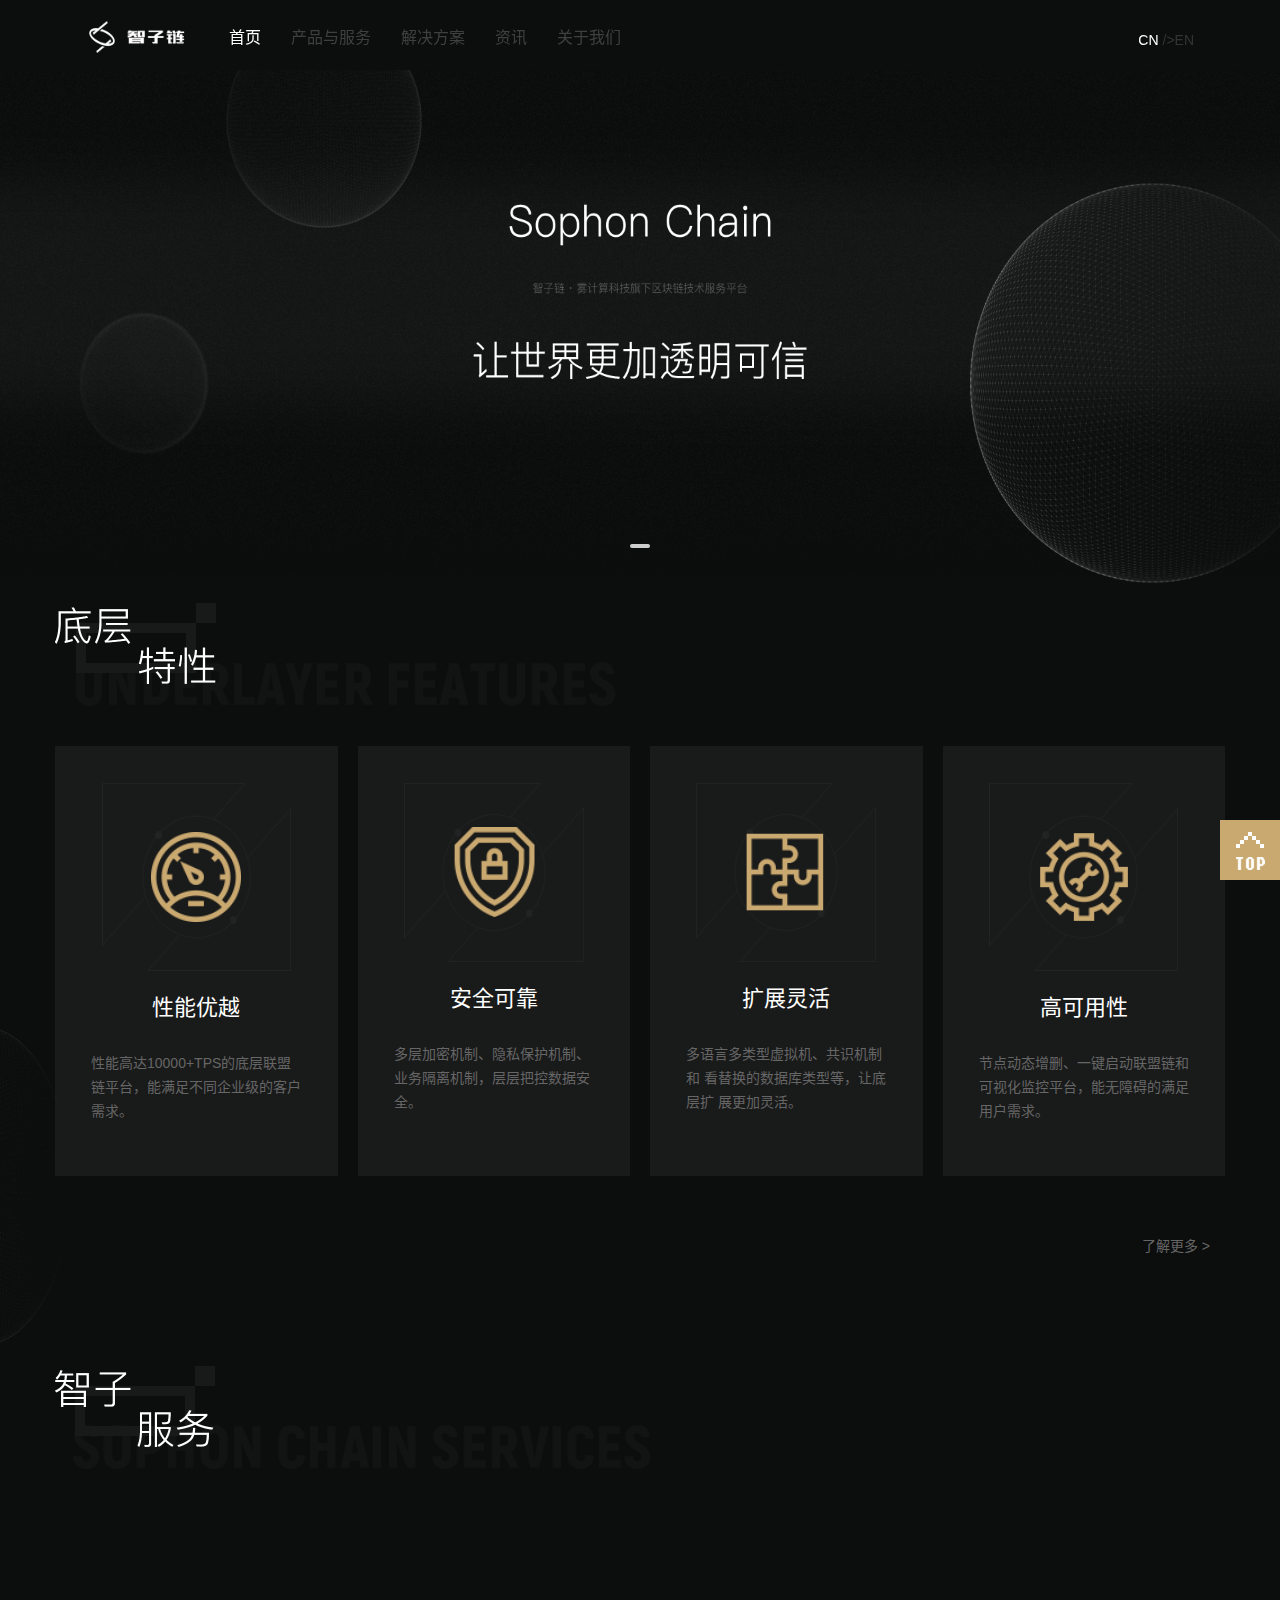
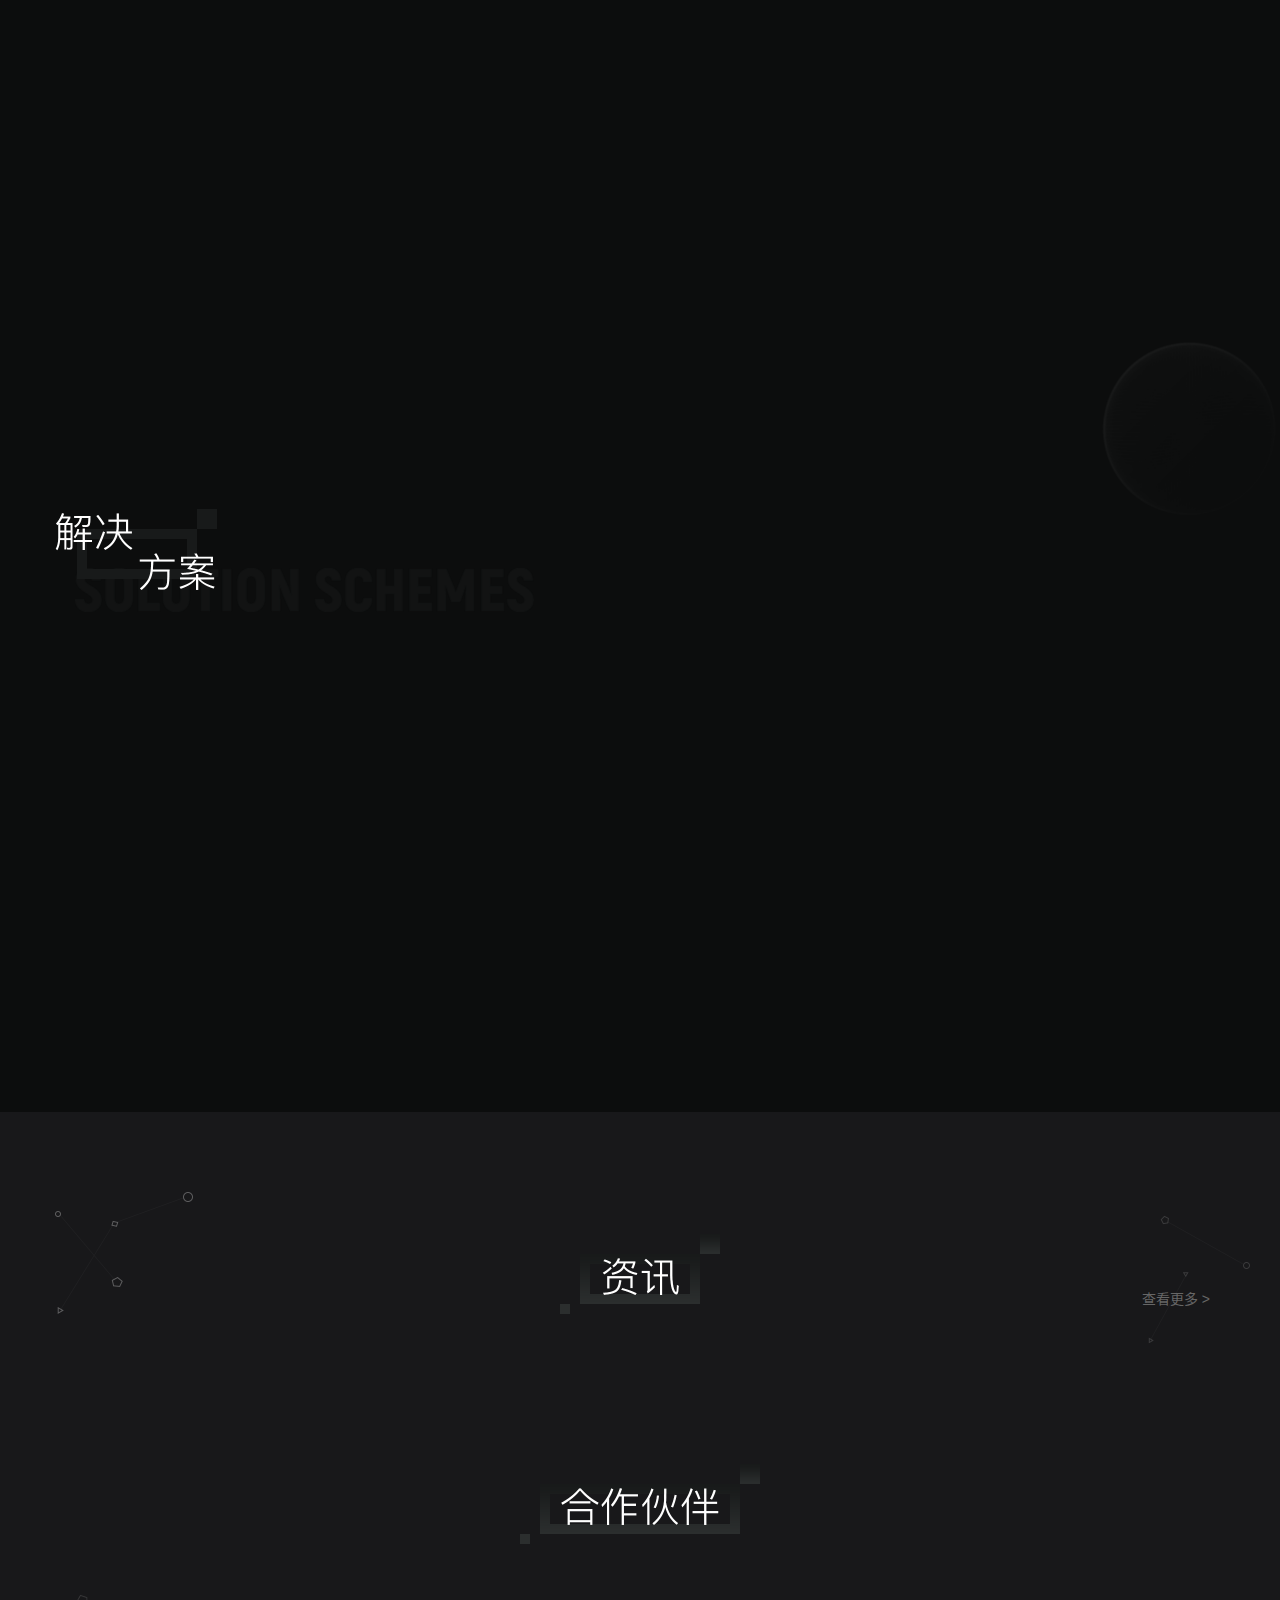
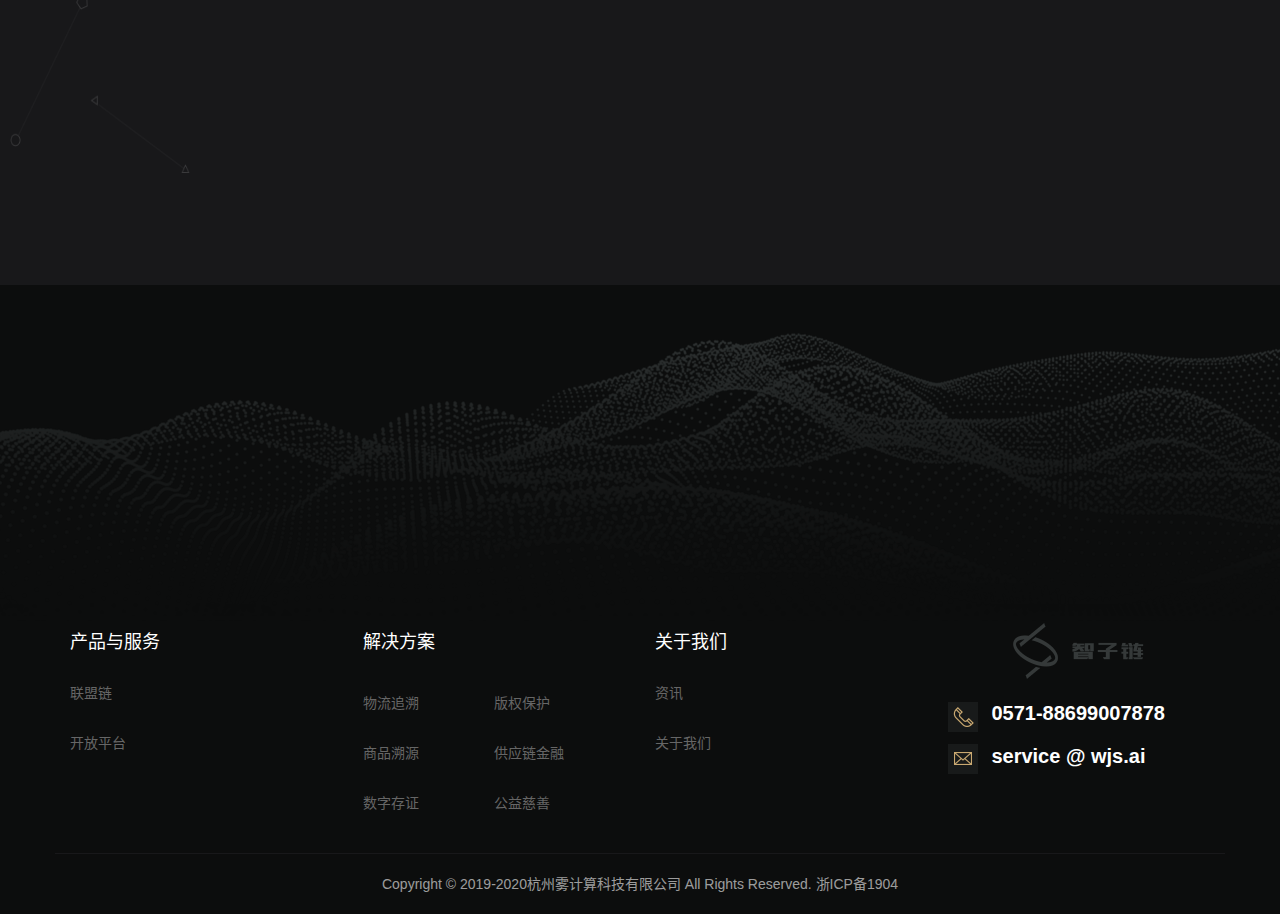
==== commit a06d8f57: "没有修改英文之前" ====
--- a/index.html
+++ b/index.html
@@ -74,8 +74,8 @@
 
 
 						</ul>
-						<div class="nav-language">
-							<span class="active">CN</span>/<span>EN</span>
+						<div class="nav-language" id="nav-language">
+							<span class="active" data-type="cn">CN </span>/<span data-type="cn">>EN</span>
 
 						</div>
 
@@ -92,14 +92,7 @@
 					<img src="imgs/banner1.png" alt="banner1">
 
 				</div>
-				<!-- <div class="swiper-slide">
-						<img src="imgs/banner1.png" alt="banner2">
-		
-					</div>
-					<div class="swiper-slide">
-						<img src="imgs/banner1.png" alt="banner3">
-		
-					</div> -->
+
 			</div>
 			<!--分页器-->
 			<div class="swiper-pagination swiper-pagination1"></div>
@@ -116,7 +109,7 @@
 
 				<div class="product hidden-xs row product-1">
 
-					<div class="product-item col-md-3 wow rollIn">
+					<div class="product-item col-sm-3 wow rollIn">
 						<div class="product-item-img ">
 							<img src="imgs/icon_A1.png" />
 						</div>
@@ -126,7 +119,7 @@
 
 					</div>
 					<!--item2-->
-					<div class="product-item col-md-3 wow rollIn">
+					<div class="product-item col-sm-3 wow rollIn">
 						<div class="product-item-img">
 							<img src="imgs/icon_A2.png" />
 						</div>
@@ -136,7 +129,7 @@
 
 					</div>
 					<!--item3-->
-					<div class="product-item col-md-3 wow rollIn">
+					<div class="product-item col-sm-3 wow rollIn">
 						<div class="product-item-img">
 							<img src="imgs/icon_A3.png" />
 						</div>
@@ -146,7 +139,7 @@
 
 					</div>
 					<!--item4-->
-					<div class="product-item  col-md-3 wow rollIn">
+					<div class="product-item  col-sm-3 wow rollIn">
 						<div class="product-item-img">
 							<img src="imgs/icon_A4.png" />
 						</div>
@@ -186,7 +179,7 @@
 			<div class="container product margin-bottom100 product-2">
 
 				<div class="row">
-					<div class="col-sm-6 col-md-4  wow fadeInLeft">
+					<div class="col-sm-6 col-sm-4  wow fadeInLeft">
 						<div class="thumbnail">
 							<img src="imgs/img_lml.png" alt="联盟链">
 							<div class="caption">
@@ -195,7 +188,7 @@
 							</div>
 						</div>
 					</div>
-					<div class="col-sm-6 col-md-4  wow fadeInUp">
+					<div class="col-sm-6 col-sm-4  wow fadeInUp">
 						<div class="thumbnail">
 							<img src="imgs/img_kfpt.png" alt="开放平台">
 							<div class="caption">
@@ -204,7 +197,7 @@
 							</div>
 						</div>
 					</div>
-					<div class="col-sm-6 col-md-4 wow fadeInRight">
+					<div class="col-sm-6 col-sm-4 wow fadeInRight">
 						<div class="thumbnail">
 							<img src="imgs/img_jjfa.png" alt="解决方案">
 							<div class="caption">
@@ -236,7 +229,7 @@
 			<div class="container product product-3 ">
 
 				<div class="row">
-					<div class="col-sm-6 col-md-4 wow slideInLeft">
+					<div class="col-sm-6 col-sm-4 wow slideInLeft">
 						<div class="product-item-3">
 							<div class="product-item-img">
 								<img src="imgs/icon_C1.png" />
@@ -249,7 +242,7 @@
 
 						</div>
 					</div>
-					<div class="col-sm-6 col-md-4 wow slideInUp">
+					<div class="col-sm-6 col-sm-4 wow slideInUp">
 						<div class="product-item-3">
 							<div class="product-item-img">
 								<img src="imgs/icon_C2.png" />
@@ -262,7 +255,7 @@
 
 						</div>
 					</div>
-					<div class="col-sm-6 col-md-4 wow slideInRight	">
+					<div class="col-sm-6 col-sm-4 wow slideInRight	">
 						<div class="product-item-3">
 							<div class="product-item-img">
 								<img src="imgs/icon_C3.png" />
@@ -277,7 +270,7 @@
 					</div>
 				</div>
 				<div class="row">
-					<div class="col-sm-6 col-md-4 wow slideInLeft">
+					<div class="col-sm-6 col-sm-4 wow slideInLeft">
 						<div class="product-item-3">
 							<div class="product-item-img">
 								<img src="imgs/icon_C4.png" />
@@ -290,7 +283,7 @@
 
 						</div>
 					</div>
-					<div class="col-sm-6 col-md-4 wow slideInUp">
+					<div class="col-sm-6 col-sm-4 wow slideInUp">
 						<div class="product-item-3">
 							<div class="product-item-img">
 								<img src="imgs/icon_C5.png" />
@@ -303,7 +296,7 @@
 
 						</div>
 					</div>
-					<div class="col-sm-6 col-md-4 wow slideInRight	">
+					<div class="col-sm-6 col-sm-4 wow slideInRight	">
 						<div class="product-item-3">
 							<div class="product-item-img">
 								<img src="imgs/icon_C6.png" />
@@ -341,37 +334,9 @@
 				</div>
 				<div class="container">
 
-					<div class="row">
-						<div class="col-sm-6 col-md-4 wow fadeInLeftBig">
-							<div class="thumbnail">
-								<div class="bg-border"></div>
-								<img src="imgs/img_news1.png">
-								<div class="caption">
-									<p>性能高达 1W TPS 的企业级联盟链 底层平台，为商业区块链创造全新价值。</p>
-
-								</div>
-							</div>
-						</div>
-						<div class="col-sm-6 col-md-4 wow fadeInUpBig">
-							<div class="thumbnail">
-								<div class="bg-border"></div>
-								<img src="imgs/img_news2.png">
-								<div class="caption">
-									<p>性能高达 1W TPS 的企业级联盟链 底层平台，为商业区块链创造全新价值。</p>
-
-								</div>
-							</div>
-						</div>
-						<div class="col-sm-6 col-md-4 wow fadeInRightBig">
-							<div class="thumbnail">
-								<div class="bg-border"></div>
-								<img src="imgs/img_news3.png">
-								<div class="caption">
-									<p>性能高达 1W TPS 的企业级联盟链 底层平台，为商业区块链创造全新价值。</p>
-
-								</div>
-							</div>
-						</div>
+					<div class="row" id="new-list-pc">
+
+
 					</div>
 
 
@@ -429,17 +394,17 @@
 
 				<div class="container">
 					<div class="row footer-2">
-						<div class="col-md-3">
+						<div class="col-sm-3">
 							<h4>产品与服务</h4>
 							<ul>
 								<li><a href="underlying-alliance-chain.html">联盟链</a></li>
 								<li><a href="open-platform.html">开放平台</a></li>
 							</ul>
 						</div>
-						<div class="col-md-3">
+						<div class="col-sm-3">
 
 							<h4>解决方案</h4>
-							<div class="col-md-6">
+							<div class="col-sm-6">
 								<ul>
 
 									<li><a href="logistics-traceability.html">物流追溯</a></li>
@@ -447,7 +412,7 @@
 									<li><a href="digital-certificate.html">数字存证</a></li>
 								</ul>
 							</div>
-							<div class="col-md-6">
+							<div class="col-sm-6">
 								<ul>
 
 									<li><a href="charity.html">版权保护</a></li>
@@ -457,7 +422,7 @@
 							</div>
 
 						</div>
-						<div class="col-md-3">
+						<div class="col-sm-3">
 							<h4>关于我们</h4>
 							<ul>
 
@@ -467,7 +432,7 @@
 							</ul>
 						</div>
 
-						<div class="col-md-3">
+						<div class="col-sm-3">
 							<div>
 								<img src="imgs/icon_bottom.png" alt="" class="center-block">
 							</div>
@@ -844,27 +809,9 @@
 						</div>
 						<div class="container">
 
-							<div class="row">
-								<div class="col-xs-6">
-									<div class="thumbnail">
-										<div class="bg-border"></div>
-										<img src="imgs/img_news1.png">
-										<div class="caption">
-											<p>性能高达 1W TPS 的企业级联盟链 底层平台，为商业区块链创造全新价值。</p>
-
-										</div>
-									</div>
-								</div>
-								<div class="col-xs-6">
-									<div class="thumbnail">
-										<div class="bg-border"></div>
-										<img src="imgs/img_news2.png">
-										<div class="caption">
-											<p>性能高达 1W TPS 的企业级联盟链 底层平台，为商业区块链创造全新价值。</p>
-
-										</div>
-									</div>
-								</div>
+							<div class="row" id="new-list-mobile">
+
+
 
 							</div>
 
@@ -1021,7 +968,7 @@
 	<script src="js/swiper-3.4.2.jquery.min.js"></script>
 	<script src="js/common.js" type="text/javascript" charset="utf-8"></script>
 	<script type="text/javascript">
-		$(function () {
+		$(document).ready(function () {
 
 			var mySwiper1 = new Swiper('.swiper1', {
 				direction: 'horizontal', //水平滑动
@@ -1036,7 +983,51 @@
 				pagination: '.swiper-pagination', //分页器
 			})
 
-
+			$.ajax({
+				url: "http://ceshi.miczero.cn/zhizichain/api/informations",
+				data: {
+					language: 0
+				},
+				type: "GET",
+				dataType: "json",
+				success: function (data) {
+					var list = data.data.list;
+					pcList=list.slice(0,3);
+					mobileList=list.slice(0,2);
+
+					var htmlTextPc = ''
+					var htmlTextMobile = ''
+					$.each(pcList, function (i, item) {
+							htmlTextPc += '		<div class="col-sm-6 col-sm-4 wow fadeInRightBig">' +
+							'							<div class="thumbnail">' +
+							'								<div class="bg-border"></div>' +
+							'								<img src="' + item.img + '">' +
+							'								<div class="caption">' +
+							'									<p>' + item.title + '</p>' +
+							'								</div>' +
+							'							</div>' +
+							'						</div>';
+
+
+					
+					})
+					$.each(mobileList, function (i, item) {
+
+						htmlTextMobile += '		<div class="col-xs-6 wow fadeInRightBig">' +
+							'							<div class="thumbnail">' +
+							'								<div class="bg-border"></div>' +
+							'								<img src="' + item.img + '">' +
+							'								<div class="caption">' +
+							'									<p>' + item.title + '</p>' +
+							'								</div>' +
+							'							</div>' +
+							'						</div>';
+					})
+					$('#new-list-pc').append(htmlTextPc)
+					$('#new-list-mobile').append(htmlTextMobile)
+
+				}
+			})
 		})
 		new WOW().init();
 	</script>
--- a/css/common.css
+++ b/css/common.css
@@ -10,7 +10,9 @@
 }
 
 
-
+.business-bar-item {
+	cursor: pointer
+}
 
 .text-muted {
 	color: #666666;
@@ -192,6 +194,10 @@
 	background-size: 100% 100%;
 }
 
+.hidden-xs .products .product-3 .product-item-img {
+	padding-bottom: 0;
+}
+
 .hidden-xs .products .product-item-img img {
 	position: absolute;
 	left: 50%;
@@ -335,12 +341,13 @@
 }
 
 /* process */
-.hidden-xs  .body-bg5 {
+.hidden-xs .body-bg5 {
 	position: absolute;
 	left: 200px;
 	bottom: -160px;
 }
-.hidden-xs  .body-bg5 img{
+
+.hidden-xs .body-bg5 img {
 	height: 80px;
 	width: 90px;
 }
@@ -410,6 +417,10 @@
 	color: #fff;
 }
 
+.hidden-xs .navbar-collapse .nav-language span {
+	cursor: pointer
+}
+
 .hidden-xs #bs-example-navbar-collapse-1 {
 	margin-top: 4px;
 	line-height: 70px;
@@ -531,7 +542,7 @@
 	text-decoration: none;
 }
 
-.hidden-xs .footer-2 .col-md-3 .col-md-6 {
+.hidden-xs .footer-2 .col-sm-3 .col-sm-6 {
 	padding-left: 0;
 }
 
@@ -816,6 +827,10 @@
 	background-size: 100% 100%;
 }
 
+.visible-xs-block .products .product-3 .product-item-img {
+	padding-bottom: 0;
+}
+
 .visible-xs-block .products .product-item-img img {
 	position: absolute;
 	left: 50%;
@@ -984,12 +999,13 @@
 }
 
 /* business */
-.visible-xs-block  .body-bg5 {
+.visible-xs-block .body-bg5 {
 	position: absolute;
 	left: 0;
 	bottom: -100px;
 }
-.visible-xs-block  .body-bg5 img{
+
+.visible-xs-block .body-bg5 img {
 	height: 80px;
 	width: 90px;
 }
--- a/css/index.css
+++ b/css/index.css
@@ -1,5 +1,5 @@
 .about-us {
-	background: #181A1A!important;
+	background: #181A1A !important;
 }
 
 .hidden-xs .carousel-indicators {
@@ -213,6 +213,12 @@
 
 .hidden-xs .news .thumbnail {
 	position: relative;
+	background: #18181a;
+}
+
+.hidden-xs .news .thumbnail img {
+	height: 280px;
+	width: 100%;
 }
 
 .hidden-xs .news .thumbnail .bg-border {
@@ -227,7 +233,6 @@
 }
 
 .hidden-xs .news .thumbnail .caption {
-	background: #0c0d0d;
 	color: #fff;
 }
 
@@ -438,4 +443,4 @@
 	height: 288px;
 }
 
-/* 合作伙伴和资讯 */
+/* 合作伙伴和资讯 */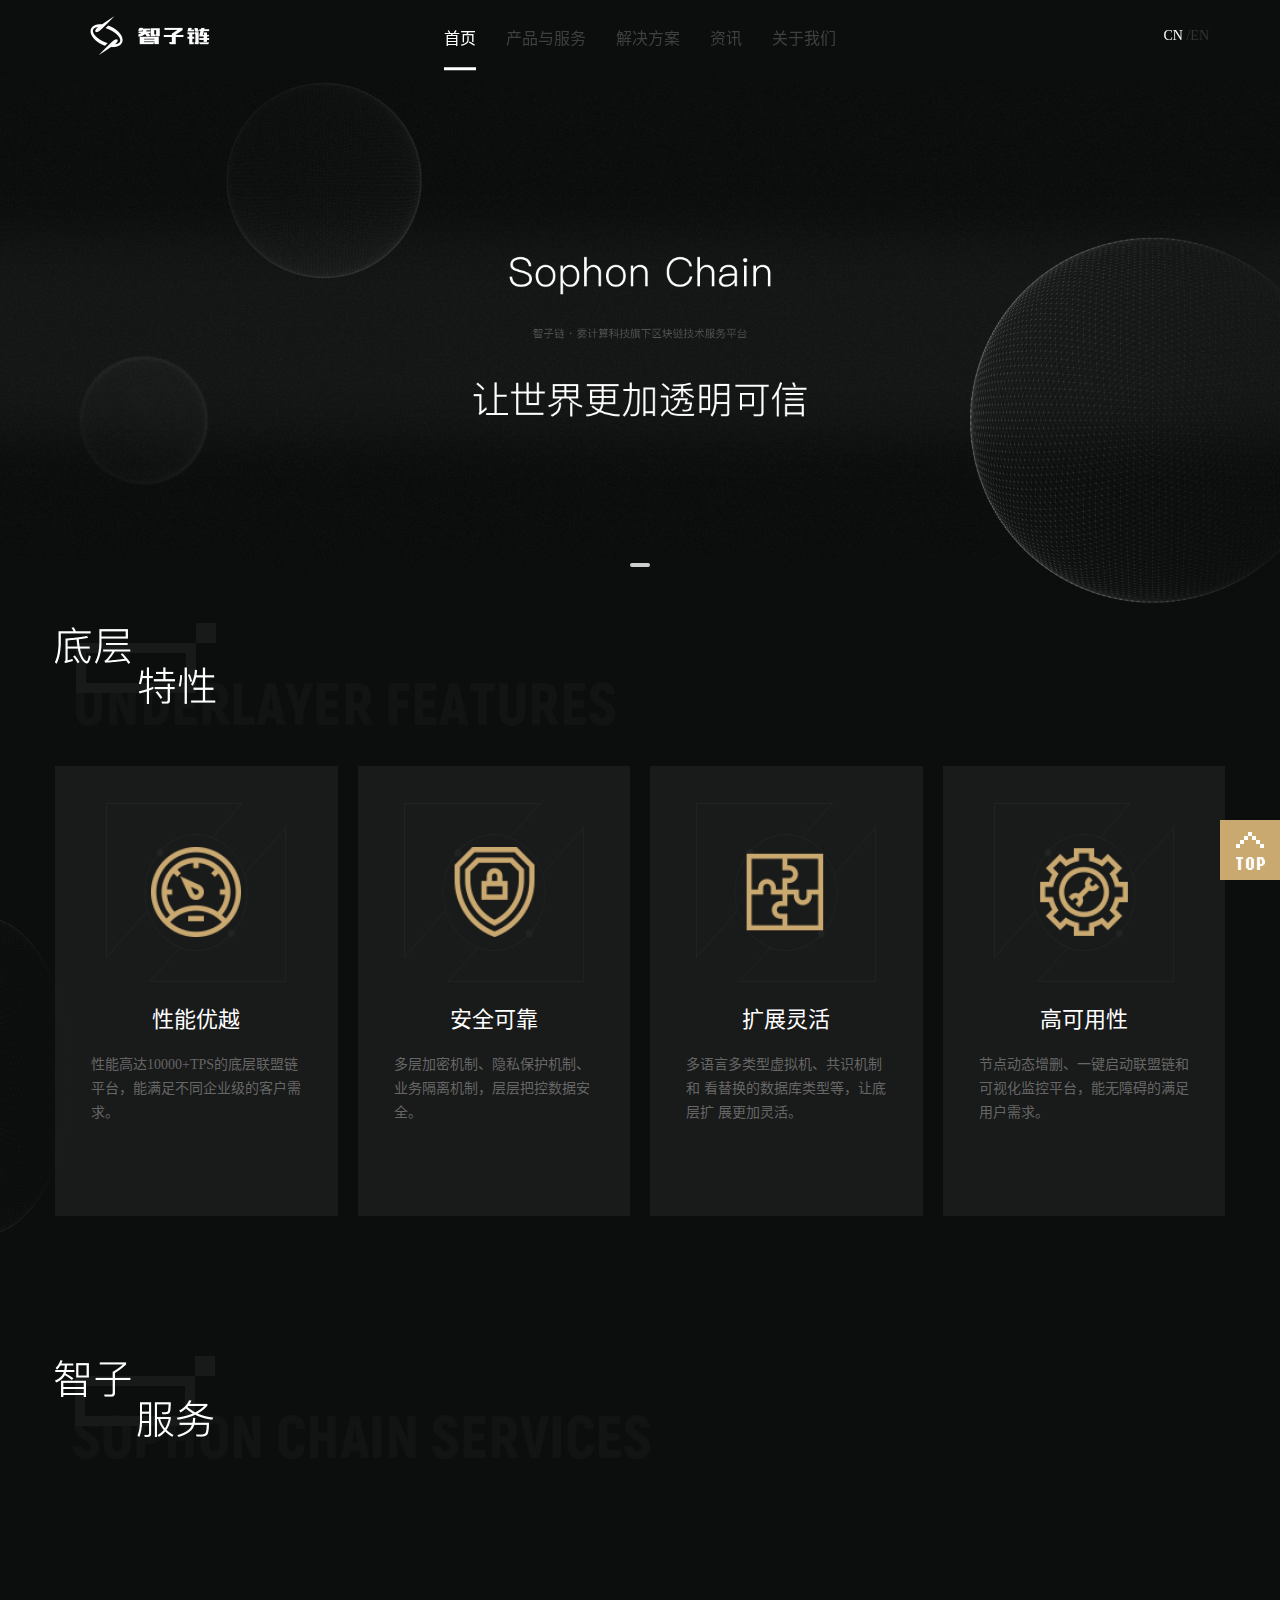
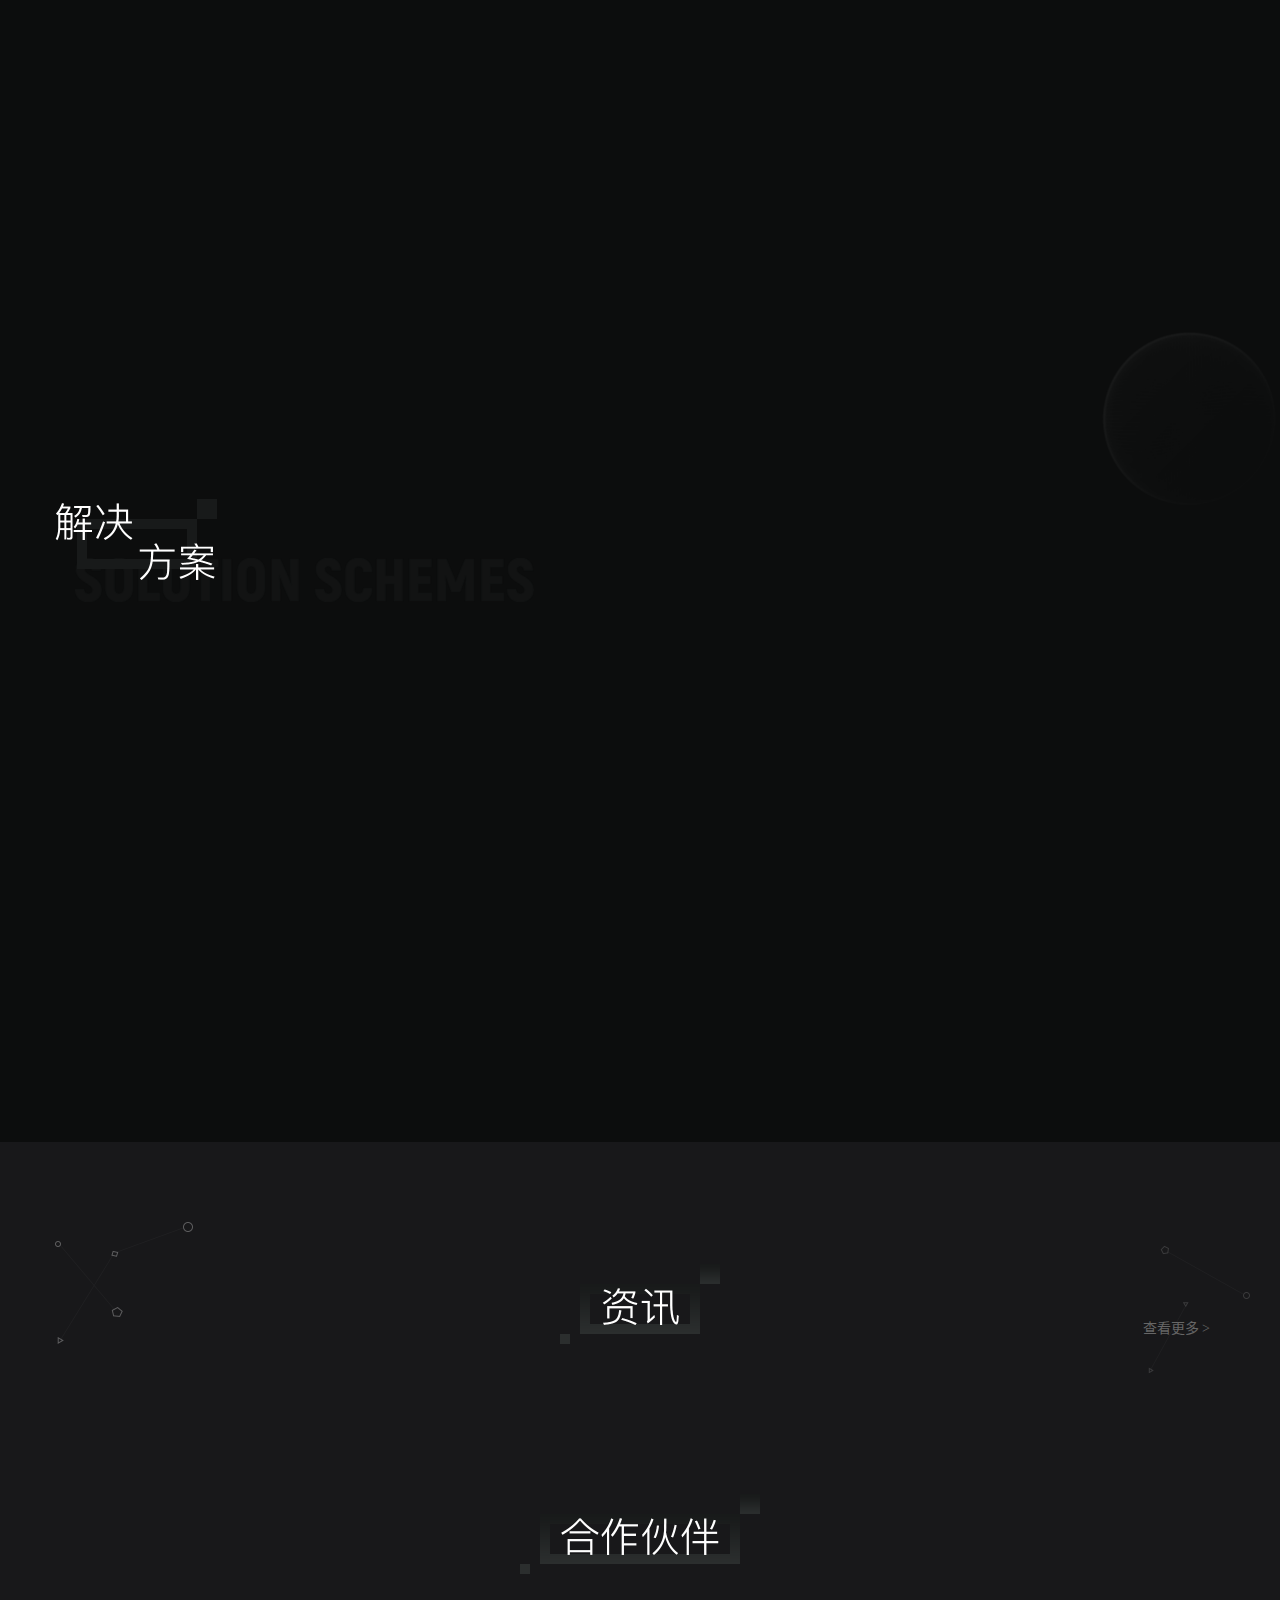
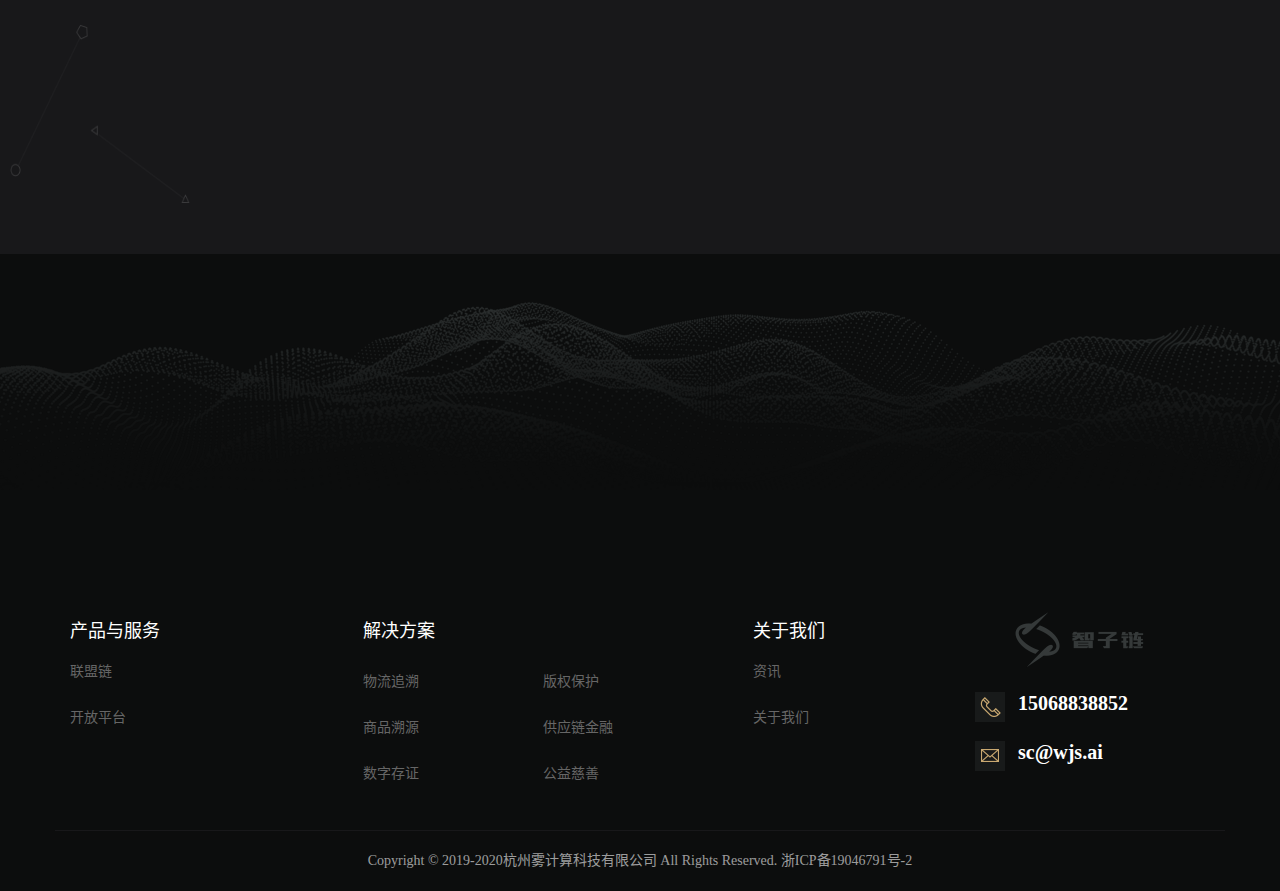
==== commit 46e55d33: "官网测试修改后第一版本" ====
--- a/index.html
+++ b/index.html
@@ -6,36 +6,35 @@
 	<meta http-equiv="X-UA-Compitable" content="IE=edge">
 	<meta name="viewport" content="width=device-width,initial-scale=1">
 	<title>智子链-雾计算科技旗下区块链技术服务平台</title>
-	<meta name="description" content="">
-	<meta name="keywords" content="">
-	<meta name="author" content="">
+	<meta name="description"
+		content="智子链是杭州雾计算科技有限公司旗下区块链底层和服务平台，专注于提供区块链+溯源、慈善、存证、供应链金融、版权等解决方案，让区块链应用真实落地。我们的使命是让世界更加透明可信！">
+	<meta name="keywords" content="智子链，sophon chain，雾计算，区块链技术公司，区块链底层平台，区块链解决方案，区块链+产业，区块链服务
+	">
 	<link type="text/css" rel="stylesheet" href="css/bootstrap-3.3.7.min.css">
 	<link rel="stylesheet" type="text/css" href="css/animate.css">
 	<link rel="stylesheet" type="text/css" href="css/common.css" />
 	<link rel="stylesheet" type="text/css" href="css/index.css" />
 	<link rel="stylesheet" href="css/swiper-3.4.2.min.css" />
+
 	<!-- IE<=9 H5+CSS3补丁  -->
 	<!--[if lte IE 9]>                         
 	   <script src="js/html5shiv.min.js"></script>
 	   <script src="js/respond.min.js"></script>                      
 	<![endif]-->
 	<!-- Favicons -->
-
+	<link rel="apple-touch-icon" href="imgs/favicon.ico">
+	<link rel="icon" href="imgs/favicon.ico">
 </head>
 
 <body>
 
-	<div class="hidden-xs">
+	<div class="hidden-xs" id="pc-body">
 		<div class="top">
 			<div class="container">
 				<nav class="navbar">
 					<!--.navbar-fixed-top固定在顶部，且需body { padding-top: 70px; }-->
 					<div class="navbar-header">
-						<button type="button" class="navbar-toggle collapsed" data-toggle="collapse"
-							data-target="#bs-example-navbar-collapse-1" aria-expanded="false">
-							<span class="sr-only">Toggle navigation</span>
-							<span class="fa fa-bars fa-2x"></span>
-						</button>
+
 						<a class="navbar-brand" href="index.html">
 							<img src="imgs/icon_top.png" alt="雾计算" />
 						</a>
@@ -43,31 +42,40 @@
 
 					<div class="collapse navbar-collapse" id="bs-example-navbar-collapse-1">
 						<ul class="nav navbar-nav">
-							<li class="active"><a href="index.html">首页<span class="sr-only">(current)</span></a></li>
+							<li class="active"><a href="index.html" ><span name="switch-tag" data-tag="tag1">首页</span>
+								</a></li>
 							<li class="dropdown hidden-xs">
-								<a href="#1" data-toggle="dropdown" aria-haspopup="true" aria-expanded="false">产品与服务</a>
+								<a href="#1" data-toggle="dropdown" aria-haspopup="true" aria-expanded="false"
+									><span name="switch-tag" data-tag="tag2">产品与服务</span> </a>
 								<ul class="dropdown-menu text-center" aria-labelledby="dLabel">
 									<i class="fa fa-caret-up fa-3x"></i>
-									<li><a href="underlying-alliance-chain.html">底层联盟链</a></li>
-									<li><a href="open-platform.html">开放平台</a></li>
+									<li><a href="underlying-alliance-chain.html" name="switch-tag"
+											data-tag="tag3">底层联盟链</a></li>
+									<li><a href="open-platform.html" name="switch-tag" data-tag="tag4">开放平台</a></li>
 
 								</ul>
 							</li>
 							<li class="dropdown hidden-xs">
-								<a href="#1" data-toggle="dropdown" aria-haspopup="true" aria-expanded="false">解决方案</a>
+								<a href="#1" data-toggle="dropdown" aria-haspopup="true" aria-expanded="false"
+									><span name="switch-tag" data-tag="tag5">解决方案</span> </a>
 								<ul class="dropdown-menu text-center" aria-labelledby="dLabel">
 									<i class="fa fa-caret-up fa-3x"></i>
-									<li><a href="logistics-traceability.html">物流追溯</a></li>
-									<li><a href="commodity-traceability.html">商品溯源</a></li>
-									<li><a href="digital-certificate.html">数字存证</a></li>
-									<li><a href="charity.html">公益慈善</a></li>
-									<li><a href="supply-chain-inance.html">供应链金融</a></li>
-									<li><a href="copyright-protection.html">版权保护</a></li>
+									<li><a href="logistics-traceability.html" name="switch-tag" data-tag="tag6">物流追溯</a>
+									</li>
+									<li><a href="commodity-traceability.html" name="switch-tag" data-tag="tag7">商品溯源</a>
+									</li>
+									<li><a href="digital-certificate.html" name="switch-tag" data-tag="tag8">数字存证</a>
+									</li>
+									<li><a href="charity.html" name="switch-tag" data-tag="tag9">公益慈善</a></li>
+									<li><a href="supply-chain-inance.html" name="switch-tag" data-tag="tag10">供应链金融</a>
+									</li>
+									<li><a href="copyright-protection.html" name="switch-tag" data-tag="tag11">版权保护</a>
+									</li>
 								</ul>
 							</li>
-							<li><a href="news.html">资讯</a></li>
+							<li><a href="news.html" > <span name="switch-tag" data-tag="tag12">资讯</span> </a></li>
 							<li class="dropdown hidden-xs ">
-								<a href="about-us.html">关于我们</a>
+								<a href="about-us.html"><span  name="switch-tag" data-tag="tag13">关于我们</span> </a>
 
 							</li>
 
@@ -75,7 +83,8 @@
 
 						</ul>
 						<div class="nav-language" id="nav-language">
-							<span class="active" data-type="cn">CN </span>/<span data-type="cn">>EN</span>
+							<span class="active" data-type="cn" data-path="index" id="cn">CN </span>/<span
+								data-type="en" data-path="index" id="en">EN</span>
 
 						</div>
 
@@ -99,7 +108,7 @@
 		</div>
 		<!-- swiper -->
 
-		<div class="products">
+		<div class="products  margin-bottom100 ">
 			<div class="container">
 				<div class="row">
 					<img src="imgs/title_1.png">
@@ -114,8 +123,9 @@
 							<img src="imgs/icon_A1.png" />
 						</div>
 
-						<h3>性能优越</h3>
-						<p class="text-muted">性能高达10000+TPS的底层联盟链平台，能满足不同企业级的客户需求。</p>
+						<h3 name="switch-tag" data-tag="tag14">性能优越</h3>
+						<p class="text-muted" name="switch-tag" data-tag="tag15">性能高达10000+TPS的底层联盟链平台，能满足不同企业级的客户需求。
+						</p>
 
 					</div>
 					<!--item2-->
@@ -124,8 +134,8 @@
 							<img src="imgs/icon_A2.png" />
 						</div>
 
-						<h3>安全可靠</h3>
-						<p class="text-muted">多层加密机制、隐私保护机制、业务隔离机制，层层把控数据安全。</p>
+						<h3 name="switch-tag" data-tag="tag16">安全可靠</h3>
+						<p class="text-muted" name="switch-tag" data-tag="tag17">多层加密机制、隐私保护机制、业务隔离机制，层层把控数据安全。</p>
 
 					</div>
 					<!--item3-->
@@ -134,8 +144,9 @@
 							<img src="imgs/icon_A3.png" />
 						</div>
 
-						<h3>扩展灵活</h3>
-						<p class="text-muted">多语言多类型虚拟机、共识机制和 看替换的数据库类型等，让底层扩 展更加灵活。</p>
+						<h3 name="switch-tag" data-tag="tag18">扩展灵活</h3>
+						<p class="text-muted" name="switch-tag" data-tag="tag19">多语言多类型虚拟机、共识机制和 看替换的数据库类型等，让底层扩 展更加灵活。
+						</p>
 
 					</div>
 					<!--item4-->
@@ -144,8 +155,9 @@
 							<img src="imgs/icon_A4.png" />
 						</div>
 
-						<h3>高可用性</h3>
-						<p class="text-muted">节点动态增删、一键启动联盟链和 可视化监控平台，能无障碍的满足 用户需求。</p>
+						<h3 name="switch-tag" data-tag="tag20">高可用性</h3>
+						<p class="text-muted" name="switch-tag" data-tag="tag21">节点动态增删、一键启动联盟链和 可视化监控平台，能无障碍的满足 用户需求。
+						</p>
 
 
 					</div>
@@ -158,9 +170,6 @@
 
 
 
-				<a href="underlying-alliance-chain.html" class="row show-more">
-					<p class="text-muted text-right">了解更多 ></p>
-				</a>
 
 				<!-- show-more -->
 			</div>
@@ -183,7 +192,8 @@
 						<div class="thumbnail">
 							<img src="imgs/img_lml.png" alt="联盟链">
 							<div class="caption">
-								<p>面向政府、企业的高性能、高安全、可拓展的 企业级联盟链平台。支持节点动态增删、多链 安全隔离、一键上链等特性。</p>
+								<p name="switch-tag" data-tag="tag23">面向政府、企业的高性能、高安全、可拓展的 企业级联盟链平台。支持节点动态增删、多链
+									安全隔离、一键上链等特性。</p>
 
 							</div>
 						</div>
@@ -192,7 +202,8 @@
 						<div class="thumbnail">
 							<img src="imgs/img_kfpt.png" alt="开放平台">
 							<div class="caption">
-								<p>为企业和开发者提供区块链基础设施，支持数 据快速上链、合约部署管理、网络监控、安全 监测查询等。</p>
+								<p name="switch-tag" data-tag="tag24">为企业和开发者提供区块链基础设施，支持数 据快速上链、合约部署管理、网络监控、安全 监测查询等。
+								</p>
 
 							</div>
 						</div>
@@ -201,7 +212,7 @@
 						<div class="thumbnail">
 							<img src="imgs/img_jjfa.png" alt="解决方案">
 							<div class="caption">
-								<p>为企业、政府等机构提供区块链 + 产业模式切 实可行的底层私链、联盟链和应用场景解决方 案。</p>
+								<p name="switch-tag" data-tag="tag25">为企业、政府等机构提供区块链 + 产业模式切 实可行的底层私链、联盟链和应用场景解决方案。</p>
 
 							</div>
 						</div>
@@ -235,9 +246,9 @@
 								<img src="imgs/icon_C1.png" />
 							</div>
 
-							<h3>物流追源</h3>
+							<h3 data-tag="tag6" name="switch-tag">物流追溯</h3>
 							<a href="logistics-traceability.html">
-								<p class="text-muted">了解更多 ></p>
+								<p class="text-muted" data-tag="tag22" name="switch-tag">了解更多 ></p>
 							</a>
 
 						</div>
@@ -248,9 +259,9 @@
 								<img src="imgs/icon_C2.png" />
 							</div>
 
-							<h3>商品溯源</h3>
+							<h3 data-tag="tag7" name="switch-tag">商品溯源</h3>
 							<a href="commodity-traceability.html">
-								<p class="text-muted">了解更多 ></p>
+								<p class="text-muted" data-tag="tag22" name="switch-tag">了解更多 ></p>
 							</a>
 
 						</div>
@@ -261,9 +272,9 @@
 								<img src="imgs/icon_C3.png" />
 							</div>
 
-							<h3>版权保护</h3>
+							<h3 data-tag="tag11" name="switch-tag">版权保护</h3>
 							<a href="copyright-protection.html">
-								<p class="text-muted">了解更多 ></p>
+								<p class="text-muted" data-tag="tag22" name="switch-tag">了解更多 ></p>
 							</a>
 
 						</div>
@@ -276,9 +287,9 @@
 								<img src="imgs/icon_C4.png" />
 							</div>
 
-							<h3>公益慈善</h3>
+							<h3 data-tag="tag9" name="switch-tag">公益慈善</h3>
 							<a href="charity.html">
-								<p class="text-muted">了解更多 ></p>
+								<p class="text-muted" data-tag="tag22" name="switch-tag">了解更多 ></p>
 							</a>
 
 						</div>
@@ -289,9 +300,9 @@
 								<img src="imgs/icon_C5.png" />
 							</div>
 
-							<h3>数字存证</h3>
+							<h3 data-tag="tag8" name="switch-tag">数字存证</h3>
 							<a href="digital-certificate.html">
-								<p class="text-muted">了解更多 ></p>
+								<p class="text-muted" data-tag="tag22" name="switch-tag">了解更多 ></p>
 							</a>
 
 						</div>
@@ -302,9 +313,9 @@
 								<img src="imgs/icon_C6.png" />
 							</div>
 
-							<h3>供应链金融</h3>
+							<h3 data-tag="tag10" name="switch-tag">供应链金融</h3>
 							<a href="supply-chain-inance.html">
-								<p class="text-muted">了解更多 ></p>
+								<p class="text-muted" data-tag="tag22" name="switch-tag">了解更多 ></p>
 							</a>
 
 						</div>
@@ -328,7 +339,8 @@
 						<img src="imgs/img_bg3.png" class="pull-left new-img-1">
 						<img src="imgs/title_4.png" class="new-img-2">
 						<a href="news.html">
-							<div class=" pull-right show-more text-muted">查看更多 > </div>
+							<div class=" pull-right show-more text-muted" data-tag="tag22" name="switch-tag">查看更多 >
+							</div>
 						</a>
 					</div>
 				</div>
@@ -354,19 +366,18 @@
 
 					</div>
 				</div>
-				<div class="container case-logos">
+				<div class="container case-logos text-center">
 
 					<div class="row">
-						<div class="col-sm-2 col-xs-4  wow rollIn"><img src="imgs/partner_1.png" alt="logo" /></div>
-						<div class="col-sm-2 col-xs-4  wow rollIn"><img src="imgs/partner_2.png" alt="logo" /></div>
-						<div class="col-sm-2 col-xs-4  wow rollIn"><img src="imgs/partner_3.png" alt="logo" /></div>
-						<div class="col-sm-2 col-xs-4  wow rollIn"><img src="imgs/partner_4.png" alt="logo" /></div>
-						<div class="col-sm-2 col-xs-4  wow rollIn"><img src="imgs/partner_5.png" alt="logo" /></div>
-						<div class="col-sm-2 col-xs-4  wow rollIn"><img src="imgs/partner_6.png" alt="logo" /></div>
-						<div class="col-sm-2 col-xs-4  wow rollIn"><img src="imgs/partner_7.png" alt="logo" /></div>
-						<div class="col-sm-2 col-xs-4  wow rollIn"><img src="imgs/partner_8.png" alt="logo" /></div>
-						<div class="col-sm-2 col-xs-4  wow rollIn"><img src="imgs/partner_9.png" alt="logo" /></div>
-						<div class="col-sm-2 col-xs-4  wow rollIn"><img src="imgs/partner_10.png" alt="logo" /></div>
+						<div class="col-sm-3 wow rollIn"><img src="imgs/partner_1.png" alt="logo" /></div>
+						<div class="col-sm-3 wow rollIn"><img src="imgs/partner_2.png" alt="logo" /></div>
+						<div class="col-sm-3 wow rollIn"><img src="imgs/partner_3.png" alt="logo" /></div>
+						<div class="col-sm-3 wow rollIn"><img src="imgs/partner_4.png" alt="logo" /></div>
+						<div class="col-sm-3 wow rollIn"><img src="imgs/partner_5.png" alt="logo" /></div>
+						<div class="col-sm-3 wow rollIn"><img src="imgs/partner_6.png" alt="logo" /></div>
+						<div class="col-sm-3 wow rollIn"><img src="imgs/partner_7.png" alt="logo" /></div>
+						<div class="col-sm-3 wow rollIn"><img src="imgs/partner_8.png" alt="logo" /></div>
+
 					</div>
 				</div>
 				<div class="body-bg4">
@@ -385,98 +396,104 @@
 
 
 
-		<div class="bottom">
-			<a href="javascript:void(0);" id="gototop" class="gototop thumbnail">
-				<img src="imgs/btn_backtotop.png" alt="" />
-			</a>
-			<!--大屏幕显示footer-->
-			<div class="hidden-sm hidden-xs">
-
+	    <div class="bottom">
+				<a href="javascript:void(0);" id="gototop" class="gototop thumbnail">
+					<img src="imgs/btn_backtotop.png" alt="" />
+				</a>
+	
+				<div class="hidden-sm hidden-xs">
+					<div class="container">
+						<div class="row footer-2">
+							<div class="col-sm-3">
+								<h4 data-tag="tag2" name="switch-tag">产品与服务</h4>
+								<ul>
+									<li><a href="underlying-alliance-chain.html" data-tag="tag3" name="switch-tag">联盟链</a>
+									</li>
+									<li><a href="open-platform.html" data-tag="tag4" name="switch-tag">开放平台</a></li>
+								</ul>
+							</div>
+							<div class="col-sm-4">
+	
+								<h4 data-tag="tag5" name="switch-tag">解决方案</h4>
+								<div class="col-sm-6">
+									<ul>
+	
+										<li><a href="logistics-traceability.html" data-tag="tag6" name="switch-tag">物流追溯</a>
+										</li>
+										<li><a href="commodity-traceability.html" data-tag="tag7" name="switch-tag">商品溯源</a>
+										</li>
+										<li><a href="digital-certificate.html" data-tag="tag8" name="switch-tag">数字存证</a>
+										</li>
+									</ul>
+								</div>
+								<div class="col-sm-6">
+									<ul>
+	
+										<li><a href="copyright-protection.html" data-tag="tag11" name="switch-tag">版权保护</a>
+										</li>
+										<li><a href="supply-chain-inance.html" data-tag="tag10" name="switch-tag">供应链金融</a>
+										</li>
+										<li><a href="charity.html" data-tag="tag9" name="switch-tag">公益慈善</a>
+										</li>
+									</ul>
+								</div>
+	
+							</div>
+							<div class="col-sm-2">
+								<h4 data-tag="tag13" name="switch-tag">关于我们</h4>
+								<ul>
+	
+									<li><a href="news.html" data-tag="tag12" name="switch-tag">资讯</a></li>
+									<li><a href="about-us.html" data-tag="tag13" name="switch-tag">关于我们</a></li>
+	
+								</ul>
+							</div>
+	
+							<div class="col-sm-3">
+								<div>
+									<img src="imgs/icon_bottom.png" alt="" class="center-block">
+								</div>
+								<div class="contact">
+									<div class="contact-item">
+										<div class="contact-icon">
+											<img src="imgs/icon_service1.png" alt="">
+										</div>
+										<div class="contact-information">15068838852 </div>
+									</div>
+									<div class="contact-item">
+										<div class="contact-icon">
+											<img src="imgs/icon_service2.png" alt="">
+										</div>
+										<div class="contact-information">sc@wjs.ai</div>
+									</div>
+	
+								</div>
+	
+	
+							</div>
+						</div>
+					</div>
+	
+					<!--footer-2-->
+	
+				</div>
+	
+	
 				<div class="container">
 					<div class="row footer-2">
-						<div class="col-sm-3">
-							<h4>产品与服务</h4>
-							<ul>
-								<li><a href="underlying-alliance-chain.html">联盟链</a></li>
-								<li><a href="open-platform.html">开放平台</a></li>
-							</ul>
-						</div>
-						<div class="col-sm-3">
-
-							<h4>解决方案</h4>
-							<div class="col-sm-6">
-								<ul>
-
-									<li><a href="logistics-traceability.html">物流追溯</a></li>
-									<li><a href="commodity-traceability.html">商品溯源</a></li>
-									<li><a href="digital-certificate.html">数字存证</a></li>
-								</ul>
-							</div>
-							<div class="col-sm-6">
-								<ul>
-
-									<li><a href="charity.html">版权保护</a></li>
-									<li><a href="supply-chain-inance.html">供应链金融</a></li>
-									<li><a href="copyright-protection.html">公益慈善</a></li>
-								</ul>
-							</div>
-
-						</div>
-						<div class="col-sm-3">
-							<h4>关于我们</h4>
-							<ul>
-
-								<li><a href="news.html">资讯</a></li>
-								<li><a href="about-us.html">关于我们</a></li>
-
-							</ul>
-						</div>
-
-						<div class="col-sm-3">
-							<div>
-								<img src="imgs/icon_bottom.png" alt="" class="center-block">
-							</div>
-							<div class="contact">
-								<div class="contact-item">
-									<div class="contact-icon">
-										<img src="imgs/icon_service1.png" alt="">
-									</div>
-									<div class="contact-information">0571-88699007878</div>
-								</div>
-								<div class="contact-item">
-									<div class="contact-icon">
-										<img src="imgs/icon_service2.png" alt="">
-									</div>
-									<div class="contact-information">service @ wjs.ai</div>
-								</div>
-
-							</div>
-
-
-						</div>
-					</div>
-				</div>
-
-				<!--footer-2-->
-
-			</div>
-
-
-			<div class="container">
-				<div class="row footer-2">
-					<hr />
-				</div>
-			</div>
-
-			<div class="footer-3 text-center">
-				Copyright © 2019-2020杭州雾计算科技有限公司 All Rights Reserved. 浙ICP备1904
-			</div>
-		</div>
+						<hr />
+					</div>
+				</div>
+	
+				<div class="footer-3 text-center">
+					Copyright © 2019-2020杭州雾计算科技有限公司 All Rights Reserved. 浙ICP备19046791号-2
+				</div>
+			</div>
 
 	</div>
-	<div class="visible-xs-block">
+	<div class="visible-xs-block" id="mobile-body">
 		<div class="top">
-			<nav class="navbar navbar-default">
+			<nav class="navbar navbar-default navbar-fixed-top" id="navbar">
 				<div class="container-fluid">
 					<!-- Brand and toggle get grouped for better mobile display -->
 					<div class="navbar-header">
@@ -487,8 +504,8 @@
 
 						</div>
 						<div class="nav-language">
-
-							<span class="active">CN</span>/<span>EN</span>
+							<span class="active" data-type="cn" data-path="index" id="cn">CN </span>/<span
+								data-type="en" data-path="index" id="en">EN</span>
 						</div>
 						<a class="navbar-brand" href="index.html">
 							<img src="imgs/mobile-img/icon_top_phone.png" alt="雾计算">
@@ -498,30 +515,37 @@
 					<!-- Collect the nav links, forms, and other content for toggling -->
 					<div class="collapse navbar-collapse" id="collapse">
 						<ul class="nav navbar-nav">
-							<li class="default-open"><a href="index.html"><span>首页</span> </a></li>
+							<li class="default-open"><a href="index.html"><span name="switch-tag"
+										data-tag="tag1">首页</span> </a></li>
 							<li class="dropdown">
-								<a href="#1" data-toggle="dropdown" aria-haspopup="true"
-									aria-expanded="false"><span>产品与服务</span> </a>
+								<a href="#1" data-toggle="dropdown" aria-haspopup="true" aria-expanded="false"><span
+										name="switch-tag" data-tag="tag2">产品与服务</span> </a>
 								<ul class="dropdown-menu  dropdown-menu-1" aria-labelledby="dLabel">
-									<li><a href="underlying-alliance-chain.html">底层联盟链</a></li>
-									<li><a href="open-platform.html">开放平台</a></li>
+									<li><a href="underlying-alliance-chain.html" name="switch-tag"
+											data-tag="tag3">底层联盟链</a></li>
+									<li><a href="open-platform.html" name="switch-tag" data-tag="tag4">开放平台</a></li>
 
 								</ul>
 							</li>
 							<li class="dropdown">
 								<a href="#1" data-toggle="dropdown" aria-haspopup="true" aria-expanded="false">
-									<span>解决方案</span></a>
+									<span name="switch-tag" data-tag="tag5">解决方案</span></a>
 								<ul class="dropdown-menu dropdown-menu-2" aria-labelledby="dLabel">
-									<li><a href="logistics-traceability.html">物流追溯</a></li>
-									<li><a href="commodity-traceability.html">商品溯源</a></li>
-									<li><a href="digital-certificate.html">数字存证</a></li>
-									<li><a href="charity.html">公益慈善</a></li>
-									<li><a href="supply-chain-inance.html">供应链金融</a></li>
-									<li><a href="copyright-protection.html">版权保护</a></li>
+									<li><a href="logistics-traceability.html" name="switch-tag" data-tag="tag6">物流追溯</a>
+									</li>
+									<li><a href="commodity-traceability.html" name="switch-tag" data-tag="tag7">商品溯源</a>
+									</li>
+									<li><a href="digital-certificate.html" name="switch-tag" data-tag="tag8">数字存证</a>
+									</li>
+									<li><a href="charity.html" name="switch-tag" data-tag="tag9">公益慈善</a></li>
+									<li><a href="supply-chain-inance.html" name="switch-tag" data-tag="tag10">供应链金融</a>
+									</li>
+									<li><a href="copyright-protection.html" name="switch-tag" data-tag="tag11">版权保护</a>
+									</li>
 								</ul>
 							</li>
-							<li><a href="news.html"> <span>资讯</span></a> </li>
-							<li> <a href="about-us.html"> <span>关于我们</span></a></li>
+							<li><a href="news.html"> <span name="switch-tag" data-tag="tag12">资讯</span></a> </li>
+							<li> <a href="about-us.html"> <span name="switch-tag" data-tag="tag13">关于我们</span></a></li>
 
 
 
@@ -558,17 +582,19 @@
 						</div>
 						<div class="container product-1">
 
-							<div class="row">
+							<div class="row  wow rollIn">
 
 								<div class="media">
 									<div class="media-left">
-
-										<img class="media-object" src="imgs/icon_bg.png">
-										<img src="imgs/icon_A1.png" class="media-object-icon">
+										<div class="position-relative media-object">
+											<img class="media-bg" src="imgs/icon_bg.png">
+											<img src="imgs/icon_A1.png" class="media-object-icon">
+										</div>
+
 									</div>
 									<div class="media-body position-relative">
-										<h4 class="media-heading">性能优越</h4>
-										<p class="text-muted">性能高达 10000+TPS 的底层联盟
+										<h4 class="media-heading" name="switch-tag" data-tag="tag14">性能优越</h4>
+										<p class="text-muted" name="switch-tag" data-tag="tag15">性能高达 10000+TPS 的底层联盟
 											链平台，能够满足不同企业级的客
 											户需求。</p>
 
@@ -576,17 +602,20 @@
 
 								</div>
 							</div>
-							<div class="row">
+							<div class="row  wow rollIn">
 
 								<div class="media">
 									<div class="media-left">
-
-										<img class="media-object" src="imgs/icon_bg.png">
-										<img src="imgs/icon_A2.png" class="media-object-icon">
+										<div class="position-relative media-object">
+											<img class="media-object" src="imgs/icon_bg.png">
+											<img src="imgs/icon_A2.png" class="media-object-icon">
+										</div>
+
+
 									</div>
 									<div class="media-body position-relative">
-										<h4 class="media-heading">安全可靠</h4>
-										<p class="text-muted">
+										<h4 class="media-heading" name="switch-tag" data-tag="tag16">安全可靠</h4>
+										<p class="text-muted" name="switch-tag" data-tag="tag17">
 											多层加密机制、隐私保护机制、业
 											务隔离机制，层层把控数据安全。
 										</p>
@@ -595,17 +624,19 @@
 
 								</div>
 							</div>
-							<div class="row">
+							<div class="row  wow rollIn">
 
 								<div class="media">
 									<div class="media-left">
-
-										<img class="media-object" src="imgs/icon_bg.png">
-										<img src="imgs/icon_A3.png" class="media-object-icon">
+										<div class="position-relative media-object">
+											<img class="media-object" src="imgs/icon_bg.png">
+											<img src="imgs/icon_A3.png" class="media-object-icon">
+										</div>
+
 									</div>
 									<div class="media-body position-relative">
-										<h4 class="media-heading">扩展灵活</h4>
-										<p class="text-muted">
+										<h4 class="media-heading" name="switch-tag" data-tag="tag18">扩展灵活</h4>
+										<p class="text-muted" name="switch-tag" data-tag="tag19">
 											多语言多类型虚拟机、共识机制和
 											看替换的数据库类型等，让底层扩
 											展更加灵活。
@@ -616,17 +647,19 @@
 								</div>
 							</div>
 
-							<div class="row">
+							<div class="row  wow rollIn">
 
 								<div class="media">
 									<div class="media-left">
-
-										<img class="media-object" src="imgs/icon_bg.png">
-										<img src="imgs/icon_A4.png" class="media-object-icon">
+										<div class="position-relative media-object">
+											<img class="media-object" src="imgs/icon_bg.png">
+											<img src="imgs/icon_A4.png" class="media-object-icon">
+										</div>
+
 									</div>
 									<div class="media-body position-relative">
-										<h4 class="media-heading">高可用性</h4>
-										<p class="text-muted">
+										<h4 class="media-heading" name="switch-tag" data-tag="tag20">高可用性</h4>
+										<p class="text-muted" name="switch-tag" data-tag="tag21">
 											节点动态增删、一键启动联盟链和
 											可视化监控平台，能无障碍的满足
 											用户需求。
@@ -636,9 +669,7 @@
 
 								</div>
 							</div>
-							<a href="underlying-alliance-chain.html" class="row show-more">
-								<p class="text-muted text-right">了解更多 ></p>
-							</a>
+
 						</div>
 					</div>
 
@@ -651,14 +682,15 @@
 							</div>
 
 						</div>
-						<div class="container product margin-bottom100 product-2">
+						<div class="container product  product-2">
 
 							<div class="row">
 								<div class="wow fadeInLeft">
 									<div class="thumbnail">
 										<img src="imgs/mobile-img/img_lml_phone.png" alt="联盟链">
 										<div class="caption">
-											<p>面向政府、企业的高性能、高安全、可拓展的 企业级联盟链平台。支持节点动态增删、多链 安全隔离、一键上链等特性。</p>
+											<p name="switch-tag" data-tag="tag23">面向政府、企业的高性能、高安全、可拓展的
+												企业级联盟链平台。支持节点动态增删、多链 安全隔离、一键上链等特性。</p>
 
 										</div>
 									</div>
@@ -667,7 +699,8 @@
 									<div class="thumbnail">
 										<img src="imgs/mobile-img/img_kfpt_phone.png" alt="开放平台">
 										<div class="caption">
-											<p>为企业和开发者提供区块链基础设施，支持数 据快速上链、合约部署管理、网络监控、安全 监测查询等。</p>
+											<p name="switch-tag" data-tag="tag24">为企业和开发者提供区块链基础设施，支持数
+												据快速上链、合约部署管理、网络监控、安全 监测查询等。</p>
 
 										</div>
 									</div>
@@ -676,7 +709,8 @@
 									<div class="thumbnail">
 										<img src="imgs/mobile-img/img_jjfa_phone.png" alt="解决方案">
 										<div class="caption">
-											<p>为企业、政府等机构提供区块链 + 产业模式切 实可行的底层私链、联盟链和应用场景解决方 案。</p>
+											<p name="switch-tag" data-tag="tag25">为企业、政府等机构提供区块链 + 产业模式切
+												实可行的底层私链、联盟链和应用场景解决方 案。</p>
 
 										</div>
 									</div>
@@ -705,9 +739,9 @@
 											<img src="imgs/icon_C1.png" />
 										</div>
 
-										<h3>物流追源</h3>
+										<h3 data-tag="tag6" name="switch-tag">物流追源</h3>
 										<a href="logistics-traceability.html">
-											<p class="text-muted">了解更多 ></p>
+											<p class="text-muted" data-tag="tag22" name="switch-tag">了解更多 ></p>
 										</a>
 
 									</div>
@@ -718,9 +752,9 @@
 											<img src="imgs/icon_C2.png" />
 										</div>
 
-										<h3>商品溯源</h3>
+										<h3 data-tag="tag7" name="switch-tag">商品溯源</h3>
 										<a href="commodity-traceability.html">
-											<p class="text-muted">了解更多 ></p>
+											<p class="text-muted" data-tag="tag22" name="switch-tag">了解更多 ></p>
 										</a>
 
 									</div>
@@ -735,9 +769,9 @@
 											<img src="imgs/icon_C3.png" />
 										</div>
 
-										<h3>版权保护</h3>
+										<h3 data-tag="tag11" name="switch-tag">版权保护</h3>
 										<a href="copyright-protection.html">
-											<p class="text-muted">了解更多 ></p>
+											<p class="text-muted" data-tag="tag22" name="switch-tag">了解更多 ></p>
 										</a>
 
 									</div>
@@ -748,9 +782,9 @@
 											<img src="imgs/icon_C4.png" />
 										</div>
 
-										<h3>公益慈善</h3>
+										<h3 data-tag="tag9" name="switch-tag">公益慈善</h3>
 										<a href="charity.html">
-											<p class="text-muted">了解更多 ></p>
+											<p class="text-muted" data-tag="tag22" name="switch-tag">了解更多 ></p>
 										</a>
 
 									</div>
@@ -764,9 +798,9 @@
 											<img src="imgs/icon_C5.png" />
 										</div>
 
-										<h3>数字存证</h3>
+										<h3 data-tag="tag8" name="switch-tag">数字存证</h3>
 										<a href="digital-certificate.html">
-											<p class="text-muted">了解更多 ></p>
+											<p class="text-muted" data-tag="tag22" name="switch-tag">了解更多 ></p>
 										</a>
 
 									</div>
@@ -777,9 +811,9 @@
 											<img src="imgs/icon_C6.png" />
 										</div>
 
-										<h3>供应链金融</h3>
+										<h3 data-tag="tag10" name="switch-tag">供应链金融</h3>
 										<a href="supply-chain-inance.html">
-											<p class="text-muted">了解更多 ></p>
+											<p class="text-muted" data-tag="tag22" name="switch-tag">了解更多 ></p>
 										</a>
 
 									</div>
@@ -803,7 +837,8 @@
 
 								<img src="imgs/title_4.png" class="center-block">
 								<a href="news.html">
-									<div class=" pull-right show-more text-muted">查看更多 > </div>
+									<div class=" pull-right show-more text-muted" data-tag="tag22" name="switch-tag">
+										查看更多 > </div>
 								</a>
 							</div>
 						</div>
@@ -831,26 +866,23 @@
 						<div class="container case-logos">
 
 							<div class="row">
-								<div class="col-sm-5 col-xs-3"><img src="imgs/partner_1.png" alt="logo" />
-								</div>
-								<div class="col-sm-5 col-xs-3"><img src="imgs/partner_2.png" alt="logo" />
-								</div>
-								<div class="col-sm-5 col-xs-3"><img src="imgs/partner_3.png" alt="logo" />
-								</div>
-								<div class="col-sm-5 col-xs-3"><img src="imgs/partner_4.png" alt="logo" />
-								</div>
-								<div class="col-sm-5 col-xs-3"><img src="imgs/partner_5.png" alt="logo" />
-								</div>
-								<div class="col-sm-5 col-xs-3"><img src="imgs/partner_6.png" alt="logo" />
-								</div>
-								<div class="col-sm-5 col-xs-3"><img src="imgs/partner_7.png" alt="logo" />
-								</div>
-								<div class="col-sm-5 col-xs-3"><img src="imgs/partner_8.png" alt="logo" />
-								</div>
-								<div class="col-sm-5 col-xs-3"><img src="imgs/partner_9.png" alt="logo" />
-								</div>
-								<div class="col-sm-5 col-xs-3"><img src="imgs/partner_10.png" alt="logo" />
-								</div>
+								<div class=" col-xs-6  wow rollIn"><img src="imgs/partner_1.png" alt="logo" />
+								</div>
+								<div class="col-xs-6  wow rollIn"><img src="imgs/partner_2.png" alt="logo" />
+								</div>
+								<div class="col-xs-6  wow rollIn"><img src="imgs/partner_3.png" alt="logo" />
+								</div>
+								<div class="col-xs-6  wow rollIn"><img src="imgs/partner_4.png" alt="logo" />
+								</div>
+								<div class="col-xs-6  wow rollIn"><img src="imgs/partner_5.png" alt="logo" />
+								</div>
+								<div class="col-xs-6  wow rollIn"><img src="imgs/partner_6.png" alt="logo" />
+								</div>
+								<div class="col-xs-6  wow rollIn"><img src="imgs/partner_7.png" alt="logo" />
+								</div>
+								<div class="col-xs-6  wow rollIn"><img src="imgs/partner_8.png" alt="logo" />
+								</div>
+
 							</div>
 						</div>
 
@@ -875,55 +907,55 @@
 				<div class="container ">
 					<div class="row">
 						<div class="col-xs-4">
-							<h5>产品与服务</h5>
+							<h5 data-tag="tag2" name="switch-tag">产品与服务</h5>
 						</div>
 						<div class="col-xs-8">
 							<div class="col-xs-4">
-								<a href="underlying-alliance-chain.html">联盟链</a>
+								<a href="underlying-alliance-chain.html" data-tag="tag3" name="switch-tag">联盟链</a>
 							</div>
 							<div class="col-xs-4">
-								<a href="open-platform.html">开放平台</a>
+								<a href="open-platform.html" data-tag="tag4" name="switch-tag">开放平台</a>
 							</div>
 
 						</div>
 					</div>
 					<div class="row">
 						<div class="col-xs-4">
-							<h5>解决方案</h5>
+							<h5 data-tag="tag5" name="switch-tag">解决方案</h5>
 						</div>
 						<div class="col-xs-8">
 							<div class="col-xs-4">
-								<a href="logistics-traceability.html">物流追溯</a>
+								<a href="logistics-traceability.html" data-tag="tag6" name="switch-tag">物流追溯</a>
 							</div>
 							<div class="col-xs-4">
-								<a href="commodity-traceability.html">商品溯源</a>
+								<a href="commodity-traceability.html" data-tag="tag7" name="switch-tag">商品溯源</a>
 							</div>
 							<div class="col-xs-4">
-								<a href="digital-certificate.html">数字存证</a>
+								<a href="digital-certificate.html" data-tag="tag8" name="switch-tag">数字存证</a>
 							</div>
 							<div class="col-xs-4">
-								<a href="charity.html">版权保护</a>
+								<a href="charity.html" data-tag="tag11" name="switch-tag">版权保护</a>
 							</div>
 							<div class="col-xs-4">
-								<a href="supply-chain-inance.html">供应链金融</a>
+								<a href="supply-chain-inance.html" data-tag="tag10" name="switch-tag">供应链金融</a>
 							</div>
 							<div class="col-xs-4">
-								<a href="copyright-protection.html">公益慈善</a>
+								<a href="copyright-protection.html" data-tag="tag9" name="switch-tag">公益慈善</a>
 							</div>
 
 						</div>
 					</div>
 					<div class="row">
 						<div class="col-xs-4">
-							<h5>关于我们</h5>
+							<h5 data-tag="tag13" name="switch-tag">关于我们</h5>
 						</div>
 
 						<div class="col-xs-8">
 							<div class="col-xs-4">
-								<a href="news.html">资讯</a>
+								<a href="news.html" data-tag="tag12" name="switch-tag">资讯</a>
 							</div>
 							<div class="col-xs-4">
-								<a href="about-us.html">关于我们</a>
+								<a href="about-us.html" data-tag="tag13" name="switch-tag">关于我们</a>
 							</div>
 						</div>
 					</div>
@@ -937,14 +969,14 @@
 							<div class="col-xs-12">
 
 								<img src="imgs/icon_service1.png" alt="" class="pull-left contact-icon">
-								<div class="contact-information pull-left">0571-88699007878</div>
+								<div class="contact-information pull-left">15068838852 </div>
 
 
 
 							</div>
 							<div class="col-xs-12">
 								<img src="imgs/icon_service2.png" alt="" class="pull-left contact-icon">
-								<div class="contact-information pull-left">service @ wjs.ai</div>
+								<div class="contact-information pull-left">sc@wjs.ai</div>
 							</div>
 						</div>
 					</div>
@@ -953,7 +985,7 @@
 
 			</div>
 			<div class="text-center company-data">
-				Copyright © 2019-2020杭州雾计算科技有限公司 All Rights Reserved. 浙ICP备1904
+				Copyright © 2019-2020杭州雾计算科技有限公司 All Rights Reserved. 浙ICP备19046791号-2
 			</div>
 
 
@@ -966,7 +998,7 @@
 	<script src="js/bootstrap-3.3.7.min.js"></script>
 	<script src="js/wow.min.js"></script>
 	<script src="js/swiper-3.4.2.jquery.min.js"></script>
-	<script src="js/common.js" type="text/javascript" charset="utf-8"></script>
+
 	<script type="text/javascript">
 		$(document).ready(function () {
 
@@ -982,55 +1014,63 @@
 				loop: true, //无限循环
 				pagination: '.swiper-pagination', //分页器
 			})
-
-			$.ajax({
-				url: "http://ceshi.miczero.cn/zhizichain/api/informations",
-				data: {
-					language: 0
-				},
-				type: "GET",
-				dataType: "json",
-				success: function (data) {
-					var list = data.data.list;
-					pcList=list.slice(0,3);
-					mobileList=list.slice(0,2);
-
-					var htmlTextPc = ''
-					var htmlTextMobile = ''
-					$.each(pcList, function (i, item) {
-							htmlTextPc += '		<div class="col-sm-6 col-sm-4 wow fadeInRightBig">' +
-							'							<div class="thumbnail">' +
-							'								<div class="bg-border"></div>' +
-							'								<img src="' + item.img + '">' +
-							'								<div class="caption">' +
-							'									<p>' + item.title + '</p>' +
-							'								</div>' +
-							'							</div>' +
-							'						</div>';
-
-
-					
-					})
-					$.each(mobileList, function (i, item) {
-
-						htmlTextMobile += '		<div class="col-xs-6 wow fadeInRightBig">' +
-							'							<div class="thumbnail">' +
-							'								<div class="bg-border"></div>' +
-							'								<img src="' + item.img + '">' +
-							'								<div class="caption">' +
-							'									<p>' + item.title + '</p>' +
-							'								</div>' +
-							'							</div>' +
-							'						</div>';
-					})
-					$('#new-list-pc').append(htmlTextPc)
-					$('#new-list-mobile').append(htmlTextMobile)
-
-				}
-			})
+			window.switchHomeNews = function (type) {
+				$.ajax({
+					url: "http://ceshi.miczero.cn/zhizichain/api/informations",
+					data: {
+						language: type
+					},
+					type: "GET",
+					dataType: "json",
+					success: function (data) {
+						var list = data.data.list;
+						pcList = list.slice(0, 3);
+						mobileList = list.slice(0, 2);
+
+						var htmlTextPc = ''
+						var htmlTextMobile = ''
+						$.each(pcList, function (i, item) {
+							htmlTextPc +=
+								'		<div class="col-sm-6 col-sm-4">' +
+								'						<a href="new_detail.html?id=' + item.id + '">' +
+								'							<div class="thumbnail">' +
+								'								<div class="bg-border"></div>' +
+								'								<img src="' + item.img + '">' +
+								'								<div class="caption">' +
+								'									<p>' + item.title + '</p>' +
+								'								</div>' +
+								'							</div>' +
+								'						</a>' +
+								'						</div>';
+
+
+
+						})
+						$.each(mobileList, function (i, item) {
+
+							htmlTextMobile += '		<div class="col-xs-6">' +
+								'						<a href="new_detail.html?id=' + item.id + '">' +
+								'							<div class="thumbnail">' +
+								'								<div class="bg-border"></div>' +
+								'								<img src="' + item.img + '">' +
+								'								<div class="caption">' +
+								'									<p>' + item.title + '</p>' +
+								'								</div>' +
+								'							</div>' +
+								'						</a>' +
+								'						</div>';
+						})
+						$('#new-list-pc').html(htmlTextPc)
+						$('#new-list-mobile').html(htmlTextMobile)
+
+					}
+				})
+			}
+			switchHomeNews(0)
 		})
 		new WOW().init();
 	</script>
+	<script src="js/common.js" type="text/javascript" charset="utf-8"></script>
 </body>
 
 </html>--- a/css/common.css
+++ b/css/common.css
@@ -3,7 +3,15 @@
 	padding: 0;
 }
 
-
+@font-face {
+	font-family: 'pingfang';
+	src: url('../pingfang.ttf');
+}
+
+body {
+	background: #0C0D0D;
+	font-family: 'pingfang';
+}
 
 .position-relative {
 	position: relative !important;
@@ -72,7 +80,7 @@
 }
 
 .height-800 {
-	height: 800px !important;
+	height: 700px !important;
 }
 
 .height-320 {
@@ -83,9 +91,7 @@
 	height: 220px !important;
 }
 
-body {
-	background: #0C0D0D;
-}
+
 
 .bg-black-ash {
 	background: #18181a !important;
@@ -95,9 +101,47 @@
 	background: #000 !important;
 }
 
+::-webkit-scrollbar {
+	width: 4px;
+	height: 4px;
+}
+
+::-webkit-scrollbar-thumb {
+	border-radius: 10px;
+	-webkit-box-shadow: inset 0 0 5px rgba(0, 0, 0, 0.2);
+	background: #18181a;
+}
+
+::-webkit-scrollbar-track {
+	-webkit-box-shadow: inset 0 0 5px rgba(0, 0, 0, 0.2);
+	border-radius: 0;
+	background: #000;
+
+}
+
+
+
+
+
+body::-webkit-scrollbar-thumb {
+
+	background: #fff;
+}
+
+::-webkit-scrollbar-track {
+	-webkit-box-shadow: inset 0 0 5px rgba(0, 0, 0, 0.2);
+	border-radius: 0;
+	background: #000;
+
+}
+
 /* 公共样式 */
+.hidden-xs img {
+	max-width: 100%;
+}
+
 .hidden-xs .top-jumbotron .jumbotron {
-	height: 400px;
+	min-height: 400px;
 	box-sizing: border-box;
 	padding-top: 140px;
 	background-color: #000;
@@ -153,7 +197,7 @@
 
 .hidden-xs .products .product .product-item h3 {
 	font-size: 22px;
-	margin-bottom: 30px;
+	margin-bottom: 20px;
 	color: #fff;
 }
 
@@ -166,8 +210,9 @@
 .hidden-xs .products .product .product-item {
 	float: left;
 	box-sizing: border-box;
-	height: 430px;
+	height: 450px;
 	padding: 36px;
+	overflow: auto;
 	background-color: #191A1A;
 	text-align: center;
 	border-right: 10px solid #0C0D0D;
@@ -184,8 +229,10 @@
 
 .hidden-xs .products .product .product-item-img {
 	height: 0;
-	width: 90%;
-	padding-bottom: 90%;
+	/* width: 90%;
+	padding-bottom: 90%; */
+	width: 180px;
+	height: 180px;
 	display: inline-block;
 	position: relative;
 	background-image: url(../imgs/icon_bg.png);
@@ -235,6 +282,15 @@
 
 
 /* product */
+
+.hidden-xs .business .business-detail {
+	z-index: 5;
+}
+
+.hidden-xs .business .bg-black-ash {
+	background: #0C0D0D !important;
+}
+
 .hidden-xs .business .business-detail {
 	z-index: 5;
 }
@@ -257,10 +313,20 @@
 .hidden-xs .business .business-right {
 	height: 100%;
 	background: #0C0C0C;
-	padding-left: 80px;
-}
-
-.hidden-xs .business .business-right,
+	/* padding-left: 80px; */
+	padding-left: 150px;
+	position: relative;
+	padding-top: 137px;
+	overflow: auto;
+
+}
+
+.hidden-xs .business .business-right img {
+	width: 715px;
+	/* height: 500px; */
+
+}
+
 .hidden-xs .business .business-introduction {
 	padding-top: 80px;
 	padding-bottom: 80px;
@@ -268,7 +334,12 @@
 }
 
 .hidden-xs .business .business-right .text-muted {
-	padding: 130px;
+	width: 480px;
+	font-size: 20px;
+	line-height: 40px;
+	text-indent: 2em;
+	text-align: left;
+	margin-top: -16px;
 }
 
 .hidden-xs .business .media {
@@ -321,7 +392,11 @@
 .hidden-xs .business .business-introduction-text {
 	box-sizing: border-box;
 	padding: 50px;
-	line-height: 30px;
+
+}
+
+.hidden-xs .business .business-introduction-text p {
+	line-height: 22px;
 }
 
 .hidden-xs .business-right-bg {
@@ -357,21 +432,28 @@
 }
 
 .hidden-xs .top {
-	position: absolute;
+	position: fixed;
 	top: 0;
 	width: 100%;
 	height: 70px;
-	z-index: 1;
-	background: #0C0D0D;
+	z-index: 99999999999;
+	background: #0C0D0D !important;
+}
+
+#pc-body {
+	padding-top: 70px;
+}
+
+#mobile-body {
+	padding-top: 90px;
+	/* padding-bottom: 125px; */
 }
 
 .hidden-xs .top .navbar-brand {
-	padding: 20px 15px;
-}
-
-.hidden-xs .top .navbar-brand img {
-	width: 80%;
-}
+	/* padding: 20px 15px; */
+}
+
+
 
 @media only screen and (max-width: 380px) {
 	.hidden-xs .top .navbar-brand {
@@ -382,7 +464,11 @@
 
 
 .hidden-xs .navbar-collapse .navbar-nav {
-	margin: 7.5px -15px;
+	padding-top: 7.5px;
+	position: absolute;
+	left: 50%;
+	top: 50%;
+    transform: translate(-50%,-50%);
 }
 
 .hidden-xs .navbar-nav li a {
@@ -392,6 +478,27 @@
 
 .hidden-xs .navbar-nav .active a {
 	color: white;
+}
+
+
+
+.hidden-xs .navbar-nav .active a span {
+	height: 100%;
+	display: inline-block;
+	position: relative;
+}
+
+.hidden-xs .navbar-nav .active a span::before {
+	content: "";
+	position: absolute;
+	bottom: -21px;
+	width: 100%;
+	height: 3px;
+	background-color: #fff;
+}
+
+.hidden-xs .navbar {
+	min-height: 70px;
 }
 
 .hidden-xs .nav>li {
@@ -404,13 +511,19 @@
 	}
 }
 
+
 .hidden-xs .navbar-nav li a:hover {
 	background: none;
 	color: rgba(255, 255, 255, 0.8);
 }
 
 .hidden-xs .navbar-collapse .nav-language {
-	float: right;
+	position: absolute;
+	right: 0;
+	top: 50%;
+	height: 25px;
+	line-height: 25px;
+	transform: translateY(-50%);
 }
 
 .hidden-xs .navbar-collapse .nav-language .active {
@@ -498,6 +611,7 @@
 }
 
 .hidden-xs .bottom {
+	margin-top: 50px;
 	padding: 20px 0;
 	background-color: #0c0d0d;
 	color: rgba(255, 255, 255, 0.6);
@@ -512,6 +626,12 @@
 	border-color: #18181a;
 }
 
+.hidden-xs .footer-2 .col-sm-4 .col-sm-6{
+	padding-left: 0;
+	min-width: 33.33333333%;
+	white-space: nowrap;
+}
+
 .hidden-xs .footer-2 h4 {
 	color: white;
 	margin-bottom: 20px;
@@ -525,7 +645,8 @@
 .hidden-xs .footer-2 ul li,
 .hidden-xs .bottom .visible-sm-block ul li {
 	margin-top: 10px;
-	line-height: 40px;
+	height: 36px;
+	line-height: 20px;
 }
 
 .hidden-xs .footer-2 ul li a {
@@ -567,10 +688,11 @@
 .hidden-xs .contact {
 	padding: 20px 0;
 	vertical-align: middle;
+	padding-left: 27px;
 }
 
 .hidden-xs .contact-item {
-	margin-bottom: 10px;
+	margin-bottom: 15px;
 }
 
 .hidden-xs .contact-icon,
@@ -588,6 +710,7 @@
 	color: #fff;
 	font-weight: 900;
 	padding-left: 10px;
+	line-height: 30px;
 }
 
 /* 底部 */
@@ -598,7 +721,7 @@
 }
 
 .visible-xs-block .navbar-default {
-	background-color: inherit;
+	background-color: #0C0D0D;
 	border: none;
 }
 
@@ -678,7 +801,11 @@
 	display: inline-block;
 }
 
+	{}
+
 /* default-open */
+
+
 .visible-xs-block #collapse .navbar-nav .default-open .dropdown-menu>li>a {
 	color: #3E4040;
 	line-height: 32px;
@@ -696,6 +823,17 @@
 	box-sizing: border-box;
 	border-bottom: 3px solid #fff;
 	display: inline-block;
+}
+
+.navbar-nav .default-open .dropdown-menu {
+	position: static;
+	float: none;
+	width: auto;
+	margin-top: 0;
+	background-color: transparent;
+	border: 0;
+	-webkit-box-shadow: none;
+	box-shadow: none;
 }
 
 .visible-xs-block #collapse {
@@ -722,7 +860,7 @@
 }
 
 .visible-xs-block #collapse .navbar-nav>li>.dropdown-menu-2 li {
-	width: 33.33%;
+	width: 50%;
 }
 
 
@@ -730,7 +868,7 @@
 
 /* 头部 */
 .visible-xs-block .top-jumbotron .jumbotron {
-	height: 260px;
+	min-height: 260px;
 	box-sizing: border-box;
 	padding-top: 50px;
 	padding-left: 30px;
@@ -805,6 +943,7 @@
 	text-align: center;
 	padding-top: 15px;
 	margin-bottom: 20px;
+	overflow: auto
 }
 
 .visible-xs-block .product .product-item:nth-child(odd) {
@@ -855,8 +994,8 @@
 }
 
 .visible-xs-block .products .product-item-3 .product-item-img img {
-	height: 40px;
-	width: 40px;
+	height: 30px;
+	width: 30px;
 }
 
 .visible-xs-block .products .product-item-3 h3 {
@@ -877,6 +1016,13 @@
 /* process */
 .visible-xs-block .business {
 	padding: 40px 0;
+
+}
+
+
+
+.visible-xs-block .process .row {
+	overflow: auto;
 }
 
 .visible-xs-block .business .business-detail {
@@ -899,7 +1045,7 @@
 }
 
 .visible-xs-block .business .business-right img {
-	height: 350px;
+	/* min-height: 350px; */
 	width: 100%;
 }
 
@@ -916,11 +1062,10 @@
 	background: #CAA971;
 	color: #fff;
 	height: 105px;
-}
-
-.visible-xs-block .business .business-bar-item {
-	background: #181A1A;
-}
+	/* visibility: visible !important; */
+}
+
+
 
 .visible-xs-block .business .business-bar-item:not(:first-child) {
 	margin-top: 0;
@@ -930,9 +1075,14 @@
 	background: #CAA971 !important;
 }
 
+.visible-xs-block .business .media .media-left {
+	vertical-align: middle;
+	padding-right: 0;
+}
+
 .visible-xs-block .business .media .media-left img {
-	width: 65px;
-	height: 65px;
+	width: 50px;
+	height: 50px;
 }
 
 .visible-xs-block .business .media-body {
@@ -943,6 +1093,7 @@
 .visible-xs-block .business .media-body p {
 	margin-bottom: 0;
 	font-size: 16px;
+	line-height: 20px;
 }
 
 .visible-xs-block .business .media-heading {
@@ -980,13 +1131,22 @@
 }
 
 .visible-xs-block .business-bar .business-bar-item {
+	background: #181A1A;
 	height: 105px;
 	display: table-cell;
-	padding-top: 42px;
+	/* padding-top: 42px; */
 	line-height: 25px;
 	/* line-height: 105px; */
 	color: #666;
 	margin-bottom: 50px;
+}
+
+.visible-xs-block .business .business-bar-item div {
+	width: 80%;
+	position: absolute;
+	left: 50%;
+	top: 50%;
+	transform: translate(-50%, -50%);
 }
 
 .visible-xs-block .business-bar .active {
@@ -1070,12 +1230,11 @@
 	line-height: 30px;
 	border-top: 1px solid #181A1A;
 	padding: 20px;
+	color: #666;
 }
 
 /* 底部 */
-.visible-xs-block {
-	padding-bottom: 80px;
-}
+
 
 .visible-xs-block .titile-img {
 	width: 50%;
--- a/css/index.css
+++ b/css/index.css
@@ -11,14 +11,22 @@
 	border-radius: 0;
 	padding: 0;
 	border: none;
+
+}
+
+.hidden-xs .product-2 .thumbnail {
+	overflow: auto;
 }
 
 .hidden-xs .thumbnail .caption {
-	padding: 52px;
+	padding: 40px;
+	padding-top: 60px;
 	font-size: 14px;
-	line-height: 24px;
+	line-height: 32px;
 	color: #0c0d0d;
-}
+
+}
+
 
 .hidden-xs .body-bg1,
 .hidden-xs .body-bg2,
@@ -129,7 +137,7 @@
 }
 
 .swiper1 img {
-	height: 583px;
+	/* height: 800px; */
 	width: 100%;
 }
 
@@ -186,6 +194,9 @@
 }
 
 /* 轮播图 */
+.hidden-xs .product-3 {
+	margin-bottom: 40px;
+}
 
 .hidden-xs .news .row {
 	position: relative;
@@ -234,6 +245,16 @@
 
 .hidden-xs .news .thumbnail .caption {
 	color: #fff;
+	font-size: 18px;
+	padding-top: 30px;
+
+}
+
+.hidden-xs .news .thumbnail .caption p {
+	display: -webkit-box;
+	-webkit-box-orient: vertical;
+	-webkit-line-clamp: 3;
+	overflow: hidden;
 }
 
 .hidden-xs .case {
@@ -246,12 +267,11 @@
 	font-size: 30px;
 }
 
-.hidden-xs .case .case-logos .col-sm-2 {
-	width: 20%;
-}
+
 
 .hidden-xs .case .case-logos img {
-	width: 100%;
+	width: 180px;
+	height: 80px;
 }
 
 .hidden-xs .case .col-sm-2 {
@@ -270,6 +290,10 @@
 
 .visible-xs-block .products .product-title-img {
 	margin: 20px 0;
+}
+
+.visible-xs-block .products .product-title-img img {
+	width: 100%;
 }
 
 .visible-xs-block .products .product-1 .media {
@@ -281,6 +305,11 @@
 .visible-xs-block .products .product-1 .media-object {
 	width: 120px;
 	height: 120px;
+}
+
+.media-bg {
+	width: 100%;
+	height: 100%;
 }
 
 .visible-xs-block .products .product-1 .media-left {
@@ -324,11 +353,12 @@
 
 /* product2 */
 .visible-xs-block .products .product-item-3 {
-	height: 200px;
+	height: 180px;
 	box-sizing: border-box;
 	text-align: center;
 	background-image: linear-gradient(#0C0D0D, #181A1A);
 	padding: 10px;
+	padding-top: 15px;
 	margin-top: 20px;
 }
 
@@ -340,15 +370,16 @@
 }
 
 .visible-xs-block .products .product-item-3 .product-item-img img {
-	height: 40px;
-	width: 40px;
+	height: 30px;
+	width: 30px;
 }
 
 .visible-xs-block .products .product-item-3 h3 {
 	color: #fff;
-	font-weight: 900;
 	margin-top: 10px;
-	line-height: 44px;
+	font-weight: normal;
+	line-height: 20px;
+	font-size: 16px;
 }
 
 /* product3 */
@@ -358,12 +389,18 @@
 
 .visible-xs-block .news .row {
 	position: relative;
+	padding-left: 30px;
+	padding-right: 30px;
+}
+
+.visible-xs-block .news .col-xs-6 {
+	padding: 0;
 }
 
 .visible-xs-block .news .show-more {
 	position: absolute;
 	bottom: 0;
-	right: 15px;
+	right: 30px;
 }
 
 .visible-xs-block .news .new-img-2 {
@@ -379,6 +416,7 @@
 .visible-xs-block .case .case-title {
 	margin-top: 20px;
 	margin-bottom: 20px;
+	padding-top: 20px;
 }
 
 .visible-xs-block .news .thumbnail {
@@ -391,16 +429,20 @@
 	position: absolute;
 	width: 90%;
 	height: 90%;
-	background: url('../imgs/border_news.png') center no-repeat;
+	background: url(../imgs/mobile-img/border_news_phone.png) center no-repeat;
 	background-size: 100% 100%;
 	left: 50%;
-	top: 48%;
+	top: 50%;
 	transform: translate(-50%, -50%);
+}
+
+.visible-xs-block .news .thumbnail img {
+	height: 95px;
 }
 
 .visible-xs-block .news .thumbnail .caption {
 	color: #fff;
-	margin: 10px;
+	margin: 5px;
 	text-align: center;
 }
 
@@ -429,10 +471,12 @@
 .visible-xs-block .case .case-logos .col-xs-3 {
 	float: none;
 	display: inline-block;
+	padding: 0;
 }
 
 .visible-xs-block .case .case-logos img {
-	width: 100%;
+	width: 140px;
+	height: 60px;
 }
 
 .visible-xs-block .case .col-sm-2 {
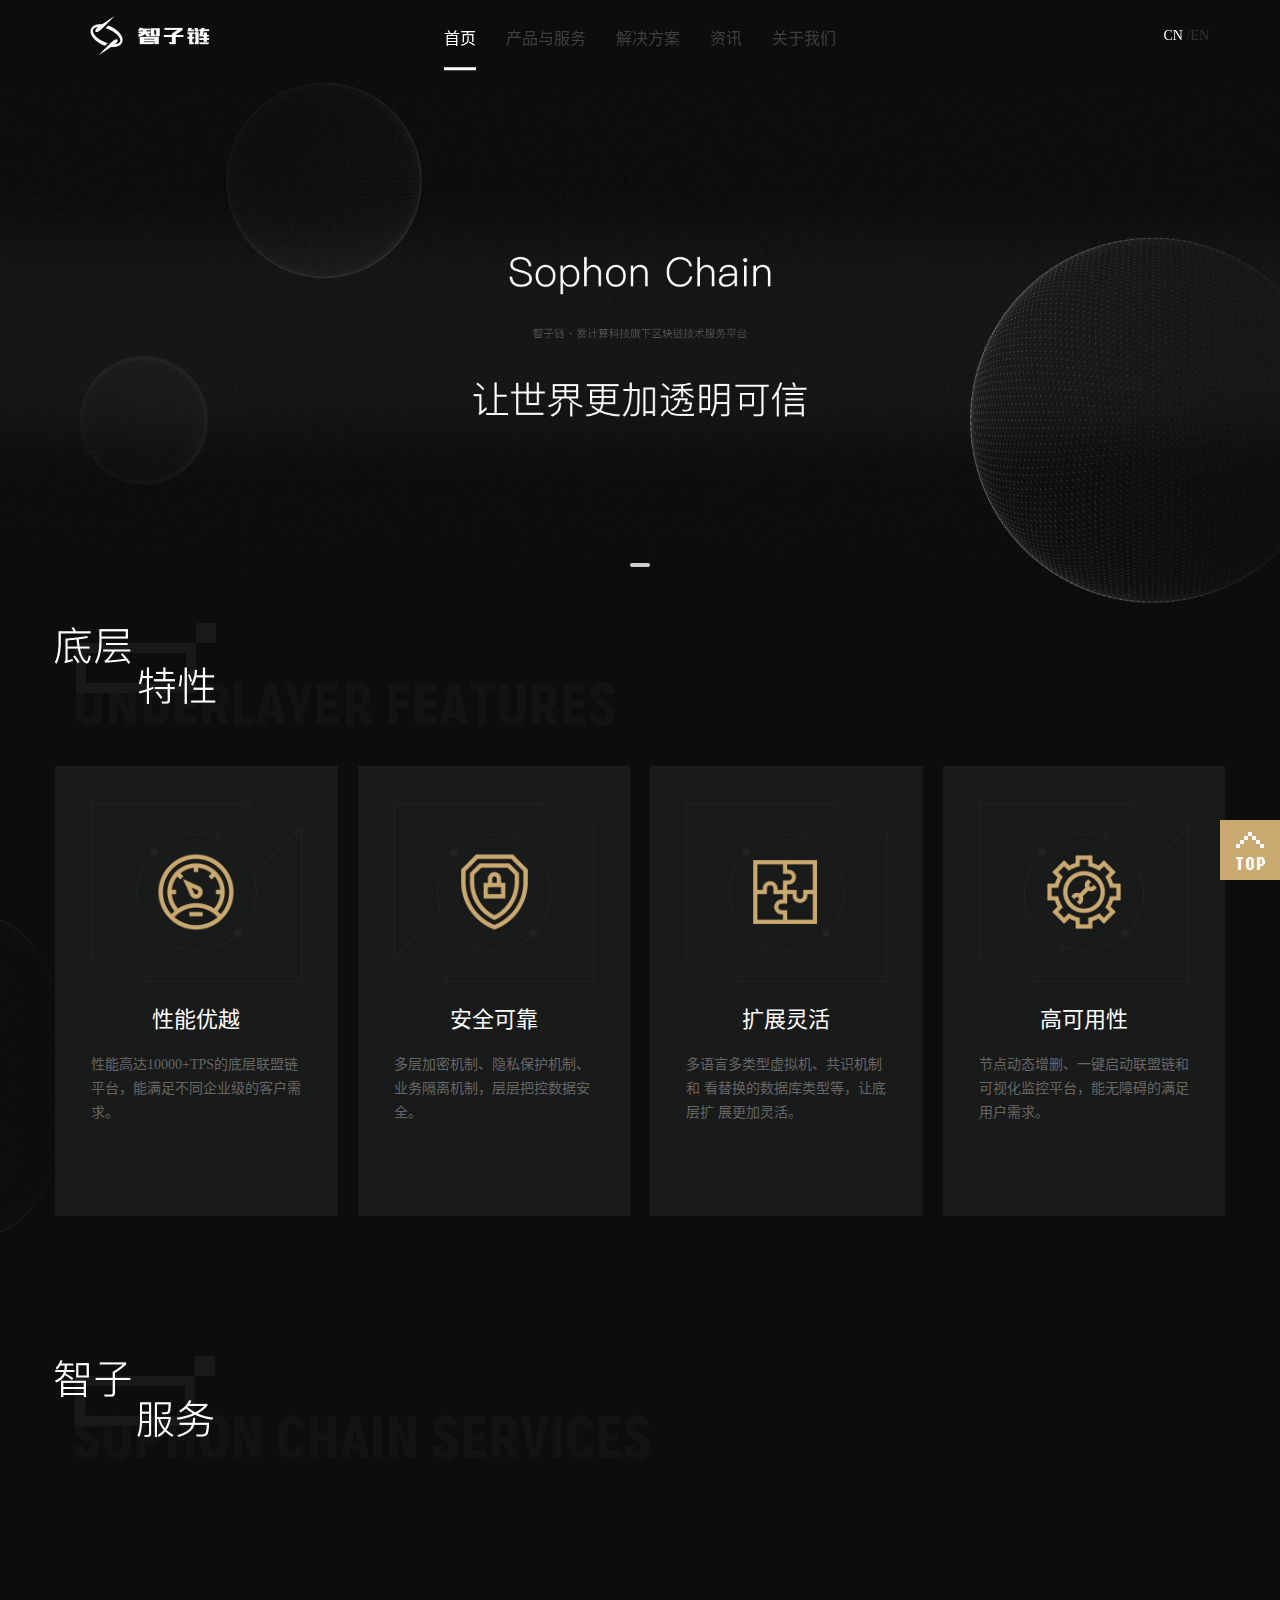
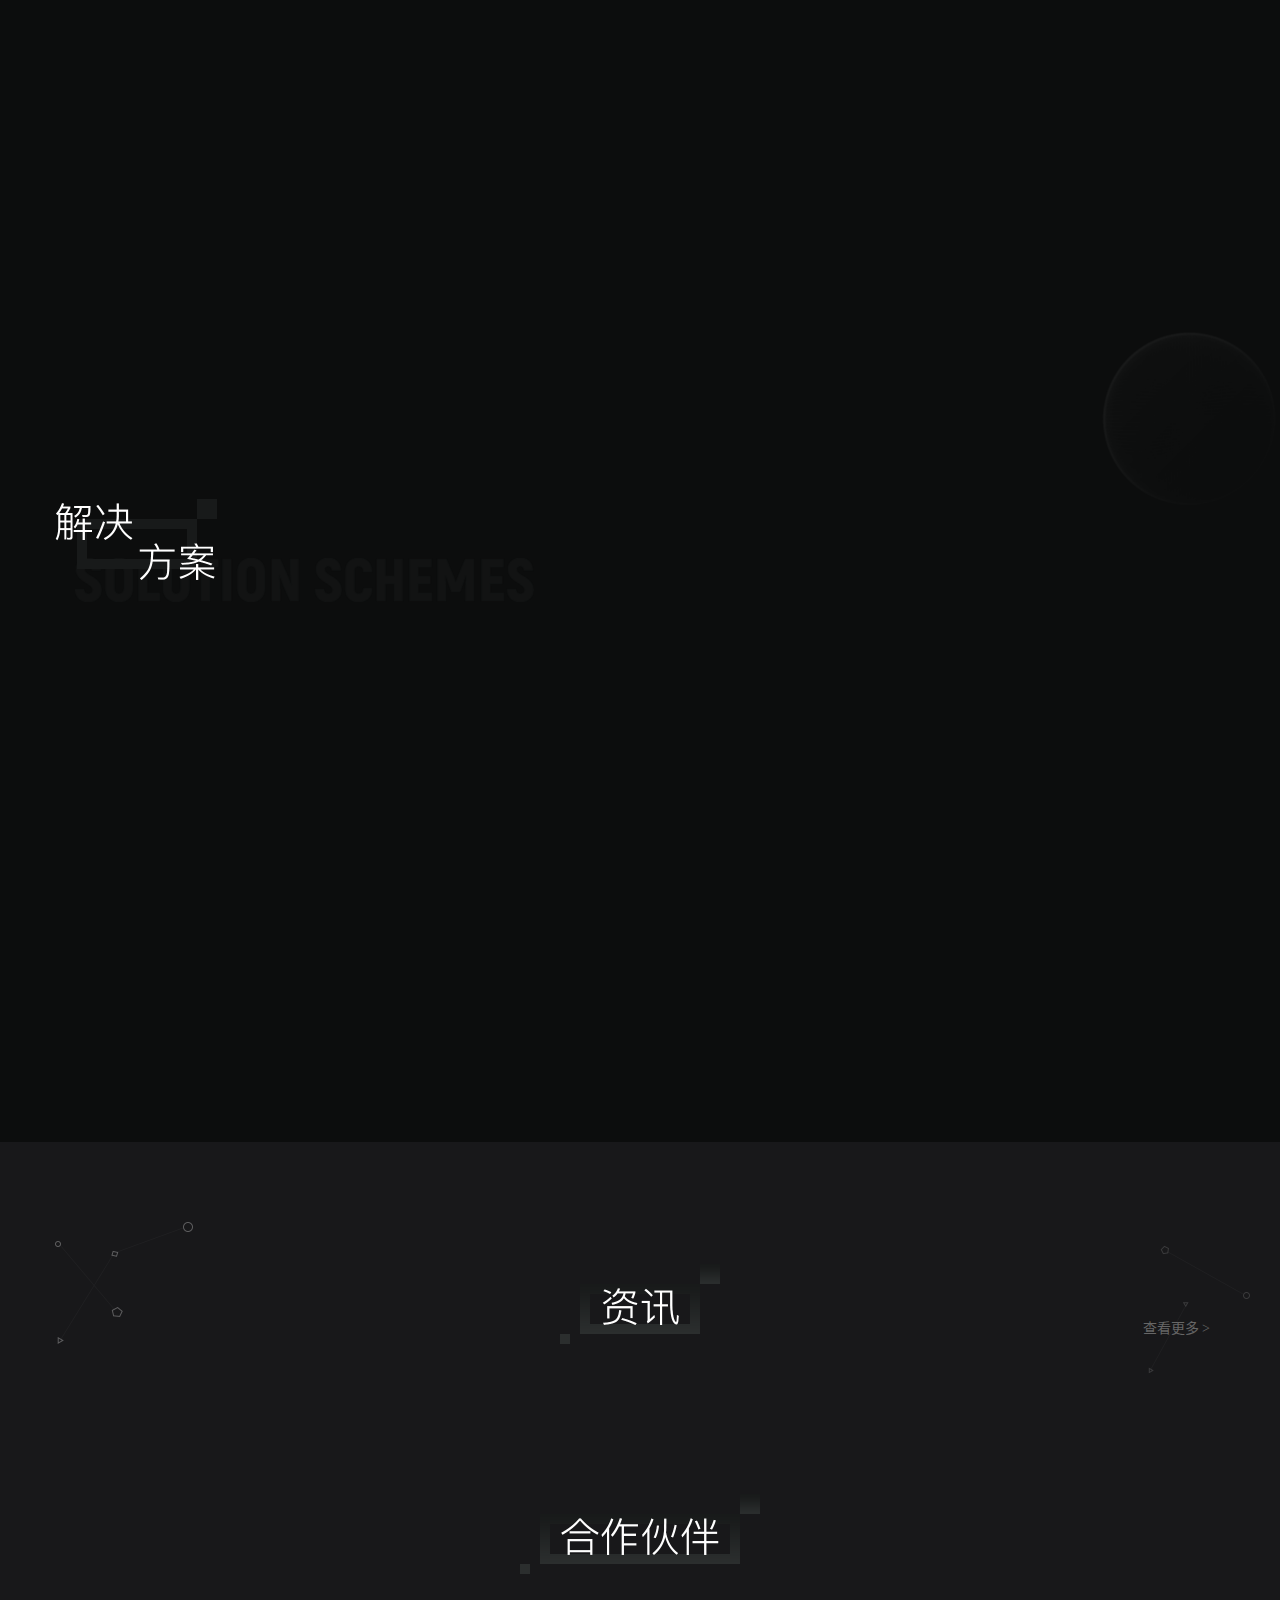
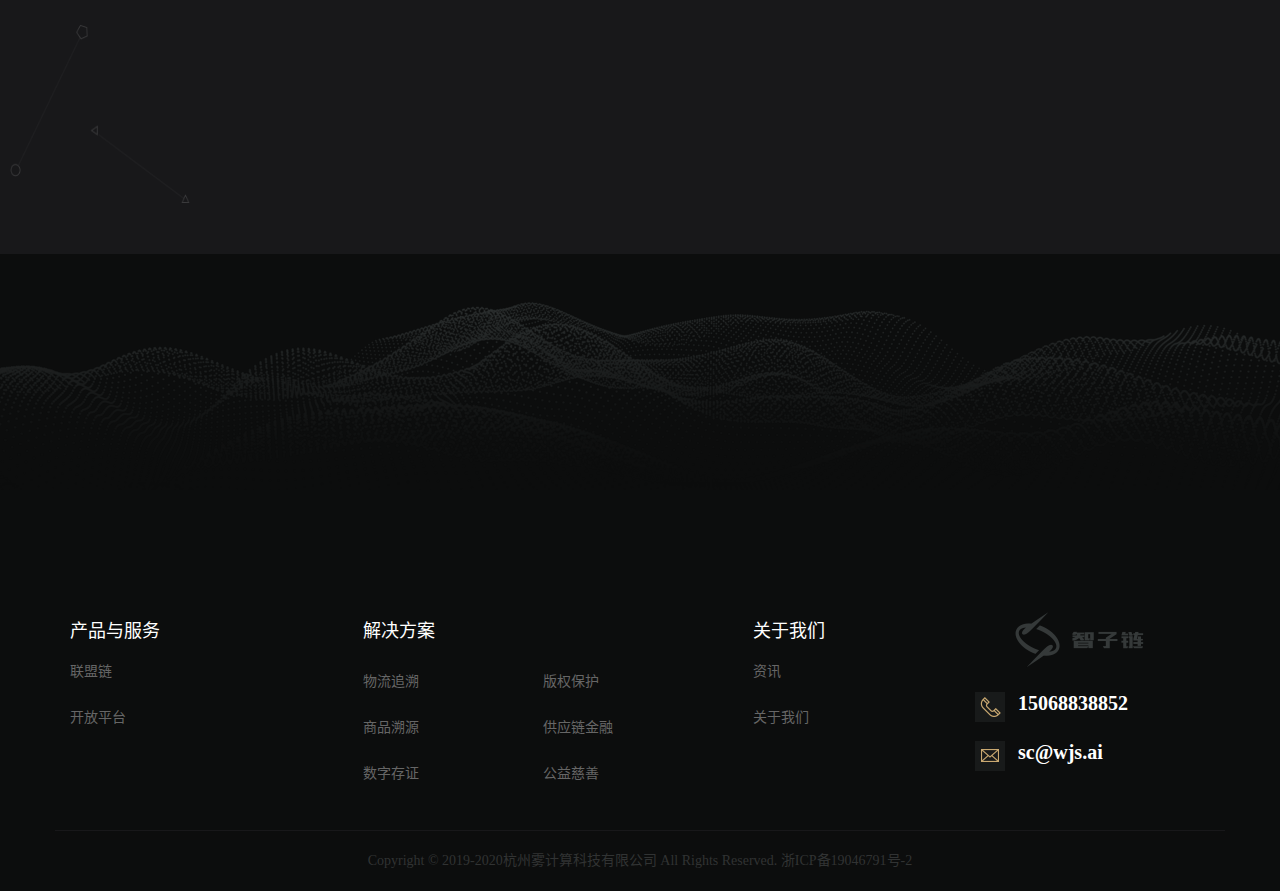
==== commit 8cffb687: "修改细节第二版" ====
--- a/index.html
+++ b/index.html
@@ -42,11 +42,11 @@
 
 					<div class="collapse navbar-collapse" id="bs-example-navbar-collapse-1">
 						<ul class="nav navbar-nav">
-							<li class="active"><a href="index.html" ><span name="switch-tag" data-tag="tag1">首页</span>
+							<li class="active"><a href="index.html"><span name="switch-tag" data-tag="tag1">首页</span>
 								</a></li>
 							<li class="dropdown hidden-xs">
-								<a href="#1" data-toggle="dropdown" aria-haspopup="true" aria-expanded="false"
-									><span name="switch-tag" data-tag="tag2">产品与服务</span> </a>
+								<a href="#1" data-toggle="dropdown" aria-haspopup="true" aria-expanded="false"><span
+										name="switch-tag" data-tag="tag2">产品与服务</span> </a>
 								<ul class="dropdown-menu text-center" aria-labelledby="dLabel">
 									<i class="fa fa-caret-up fa-3x"></i>
 									<li><a href="underlying-alliance-chain.html" name="switch-tag"
@@ -56,8 +56,8 @@
 								</ul>
 							</li>
 							<li class="dropdown hidden-xs">
-								<a href="#1" data-toggle="dropdown" aria-haspopup="true" aria-expanded="false"
-									><span name="switch-tag" data-tag="tag5">解决方案</span> </a>
+								<a href="#1" data-toggle="dropdown" aria-haspopup="true" aria-expanded="false"><span
+										name="switch-tag" data-tag="tag5">解决方案</span> </a>
 								<ul class="dropdown-menu text-center" aria-labelledby="dLabel">
 									<i class="fa fa-caret-up fa-3x"></i>
 									<li><a href="logistics-traceability.html" name="switch-tag" data-tag="tag6">物流追溯</a>
@@ -73,9 +73,9 @@
 									</li>
 								</ul>
 							</li>
-							<li><a href="news.html" > <span name="switch-tag" data-tag="tag12">资讯</span> </a></li>
+							<li><a href="news.html"> <span name="switch-tag" data-tag="tag12">资讯</span> </a></li>
 							<li class="dropdown hidden-xs ">
-								<a href="about-us.html"><span  name="switch-tag" data-tag="tag13">关于我们</span> </a>
+								<a href="about-us.html"><span name="switch-tag" data-tag="tag13">关于我们</span> </a>
 
 							</li>
 
@@ -396,99 +396,99 @@
 
 
 
-	    <div class="bottom">
-				<a href="javascript:void(0);" id="gototop" class="gototop thumbnail">
-					<img src="imgs/btn_backtotop.png" alt="" />
-				</a>
-	
-				<div class="hidden-sm hidden-xs">
-					<div class="container">
-						<div class="row footer-2">
-							<div class="col-sm-3">
-								<h4 data-tag="tag2" name="switch-tag">产品与服务</h4>
-								<ul>
-									<li><a href="underlying-alliance-chain.html" data-tag="tag3" name="switch-tag">联盟链</a>
-									</li>
-									<li><a href="open-platform.html" data-tag="tag4" name="switch-tag">开放平台</a></li>
-								</ul>
-							</div>
-							<div class="col-sm-4">
-	
-								<h4 data-tag="tag5" name="switch-tag">解决方案</h4>
-								<div class="col-sm-6">
-									<ul>
-	
-										<li><a href="logistics-traceability.html" data-tag="tag6" name="switch-tag">物流追溯</a>
-										</li>
-										<li><a href="commodity-traceability.html" data-tag="tag7" name="switch-tag">商品溯源</a>
-										</li>
-										<li><a href="digital-certificate.html" data-tag="tag8" name="switch-tag">数字存证</a>
-										</li>
-									</ul>
-								</div>
-								<div class="col-sm-6">
-									<ul>
-	
-										<li><a href="copyright-protection.html" data-tag="tag11" name="switch-tag">版权保护</a>
-										</li>
-										<li><a href="supply-chain-inance.html" data-tag="tag10" name="switch-tag">供应链金融</a>
-										</li>
-										<li><a href="charity.html" data-tag="tag9" name="switch-tag">公益慈善</a>
-										</li>
-									</ul>
-								</div>
-	
-							</div>
-							<div class="col-sm-2">
-								<h4 data-tag="tag13" name="switch-tag">关于我们</h4>
-								<ul>
-	
-									<li><a href="news.html" data-tag="tag12" name="switch-tag">资讯</a></li>
-									<li><a href="about-us.html" data-tag="tag13" name="switch-tag">关于我们</a></li>
-	
-								</ul>
-							</div>
-	
-							<div class="col-sm-3">
-								<div>
-									<img src="imgs/icon_bottom.png" alt="" class="center-block">
-								</div>
-								<div class="contact">
-									<div class="contact-item">
-										<div class="contact-icon">
-											<img src="imgs/icon_service1.png" alt="">
-										</div>
-										<div class="contact-information">15068838852 </div>
-									</div>
-									<div class="contact-item">
-										<div class="contact-icon">
-											<img src="imgs/icon_service2.png" alt="">
-										</div>
-										<div class="contact-information">sc@wjs.ai</div>
-									</div>
-	
-								</div>
-	
-	
-							</div>
-						</div>
-					</div>
-	
-					<!--footer-2-->
-	
-				</div>
-	
-	
+		<div class="bottom">
+			<a href="javascript:void(0);" id="gototop" class="gototop thumbnail">
+				<img src="imgs/btn_backtotop.png" alt="" />
+			</a>
+
+			<div class="hidden-sm hidden-xs">
 				<div class="container">
 					<div class="row footer-2">
-						<hr />
-					</div>
-				</div>
-	
-				<div class="footer-3 text-center">
-					Copyright © 2019-2020杭州雾计算科技有限公司 All Rights Reserved. 浙ICP备19046791号-2
-				</div>
-			</div>
+						<div class="col-sm-3">
+							<h4 data-tag="tag2" name="switch-tag">产品与服务</h4>
+							<ul>
+								<li><a href="underlying-alliance-chain.html" data-tag="tag126" name="switch-tag">联盟链</a>
+								</li>
+								<li><a href="open-platform.html" data-tag="tag4" name="switch-tag">开放平台</a></li>
+							</ul>
+						</div>
+						<div class="col-sm-4">
+
+							<h4 data-tag="tag5" name="switch-tag">解决方案</h4>
+							<div class="col-sm-6">
+								<ul>
+
+									<li><a href="logistics-traceability.html" data-tag="tag6" name="switch-tag">物流追溯</a>
+									</li>
+									<li><a href="commodity-traceability.html" data-tag="tag7" name="switch-tag">商品溯源</a>
+									</li>
+									<li><a href="digital-certificate.html" data-tag="tag8" name="switch-tag">数字存证</a>
+									</li>
+								</ul>
+							</div>
+							<div class="col-sm-6">
+								<ul>
+
+									<li><a href="copyright-protection.html" data-tag="tag11" name="switch-tag">版权保护</a>
+									</li>
+									<li><a href="supply-chain-inance.html" data-tag="tag10" name="switch-tag">供应链金融</a>
+									</li>
+									<li><a href="charity.html" data-tag="tag9" name="switch-tag">公益慈善</a>
+									</li>
+								</ul>
+							</div>
+
+						</div>
+						<div class="col-sm-2">
+							<h4 data-tag="tag13" name="switch-tag">关于我们</h4>
+							<ul>
+
+								<li><a href="news.html" data-tag="tag12" name="switch-tag">资讯</a></li>
+								<li><a href="about-us.html" data-tag="tag13" name="switch-tag">关于我们</a></li>
+
+							</ul>
+						</div>
+
+						<div class="col-sm-3">
+							<div>
+								<img src="imgs/icon_bottom.png" alt="" class="center-block">
+							</div>
+							<div class="contact">
+								<div class="contact-item">
+									<div class="contact-icon">
+										<img src="imgs/icon_service1.png" alt="">
+									</div>
+									<div class="contact-information">15068838852 </div>
+								</div>
+								<div class="contact-item">
+									<div class="contact-icon">
+										<img src="imgs/icon_service2.png" alt="">
+									</div>
+									<div class="contact-information">sc@wjs.ai</div>
+								</div>
+
+							</div>
+
+
+						</div>
+					</div>
+				</div>
+
+				<!--footer-2-->
+
+			</div>
+
+
+			<div class="container">
+				<div class="row footer-2">
+					<hr />
+				</div>
+			</div>
+
+			<div class="footer-3 text-center">
+				Copyright © 2019-2020杭州雾计算科技有限公司 All Rights Reserved. 浙ICP备19046791号-2
+			</div>
+		</div>
 
 	</div>
 	<div class="visible-xs-block" id="mobile-body">
@@ -842,7 +842,7 @@
 								</a>
 							</div>
 						</div>
-						<div class="container">
+						<div class="container-fluid">
 
 							<div class="row" id="new-list-mobile">
 
@@ -896,100 +896,96 @@
 
 			</div>
 		</div>
-		<div class="bootom">
-			<div class="jumbotron">
-				<div class="jumbotron">
-					<img src="imgs/img_bg5.png" alt="">
-				</div>
-			</div>
-			<div class="footer">
-
-				<div class="container ">
-					<div class="row">
-						<div class="col-xs-4">
-							<h5 data-tag="tag2" name="switch-tag">产品与服务</h5>
-						</div>
-						<div class="col-xs-8">
+	    <div class="bootom">
+
+				<div class="footer">
+	
+					<div class="container ">
+						<div class="row">
 							<div class="col-xs-4">
-								<a href="underlying-alliance-chain.html" data-tag="tag3" name="switch-tag">联盟链</a>
-							</div>
+								<h5 data-tag="tag2" name="switch-tag">产品与服务</h5>
+							</div>
+							<div class="col-xs-8">
+								<div class="col-xs-4">
+									<a href="underlying-alliance-chain.html" data-tag="tag126" name="switch-tag">联盟链</a>
+								</div>
+								<div class="col-xs-4">
+									<a href="open-platform.html" data-tag="tag4" name="switch-tag">开放平台</a>
+								</div>
+	
+							</div>
+						</div>
+						<div class="row">
 							<div class="col-xs-4">
-								<a href="open-platform.html" data-tag="tag4" name="switch-tag">开放平台</a>
-							</div>
-
-						</div>
-					</div>
-					<div class="row">
-						<div class="col-xs-4">
-							<h5 data-tag="tag5" name="switch-tag">解决方案</h5>
-						</div>
-						<div class="col-xs-8">
+								<h5 data-tag="tag5" name="switch-tag">解决方案</h5>
+							</div>
+							<div class="col-xs-8">
+								<div class="col-xs-4">
+									<a href="logistics-traceability.html" data-tag="tag6" name="switch-tag">物流追溯</a>
+								</div>
+								<div class="col-xs-4">
+									<a href="commodity-traceability.html" data-tag="tag7" name="switch-tag">商品溯源</a>
+								</div>
+								<div class="col-xs-4">
+									<a href="digital-certificate.html" data-tag="tag8" name="switch-tag">数字存证</a>
+								</div>
+								<div class="col-xs-4">
+									<a href="copyright-protection.html " data-tag="tag11" name="switch-tag">版权保护</a>
+								</div>
+								<div class="col-xs-4">
+									<a href="supply-chain-inance.html" data-tag="tag10" name="switch-tag">供应链金融</a>
+								</div>
+								<div class="col-xs-4">
+									<a href="charity.html" data-tag="tag9" name="switch-tag">公益慈善</a>
+								</div>
+	
+							</div>
+						</div>
+						<div class="row">
 							<div class="col-xs-4">
-								<a href="logistics-traceability.html" data-tag="tag6" name="switch-tag">物流追溯</a>
-							</div>
+								<h5 data-tag="tag13" name="switch-tag">关于我们</h5>
+							</div>
+	
+							<div class="col-xs-8">
+								<div class="col-xs-4">
+									<a href="news.html" data-tag="tag12" name="switch-tag">资讯</a>
+								</div>
+								<div class="col-xs-4">
+									<a href="about-us.html" data-tag="tag13" name="switch-tag">关于我们</a>
+								</div>
+							</div>
+						</div>
+						<div class="row contact">
 							<div class="col-xs-4">
-								<a href="commodity-traceability.html" data-tag="tag7" name="switch-tag">商品溯源</a>
-							</div>
-							<div class="col-xs-4">
-								<a href="digital-certificate.html" data-tag="tag8" name="switch-tag">数字存证</a>
-							</div>
-							<div class="col-xs-4">
-								<a href="charity.html" data-tag="tag11" name="switch-tag">版权保护</a>
-							</div>
-							<div class="col-xs-4">
-								<a href="supply-chain-inance.html" data-tag="tag10" name="switch-tag">供应链金融</a>
-							</div>
-							<div class="col-xs-4">
-								<a href="copyright-protection.html" data-tag="tag9" name="switch-tag">公益慈善</a>
-							</div>
-
-						</div>
-					</div>
-					<div class="row">
-						<div class="col-xs-4">
-							<h5 data-tag="tag13" name="switch-tag">关于我们</h5>
-						</div>
-
-						<div class="col-xs-8">
-							<div class="col-xs-4">
-								<a href="news.html" data-tag="tag12" name="switch-tag">资讯</a>
-							</div>
-							<div class="col-xs-4">
-								<a href="about-us.html" data-tag="tag13" name="switch-tag">关于我们</a>
-							</div>
-						</div>
-					</div>
-					<div class="row contact">
-						<div class="col-xs-4">
-							<img src="imgs/icon_bottom.png" alt="" class="icon-bottom">
-						</div>
-
-						<div class="col-xs-8">
-
-							<div class="col-xs-12">
-
-								<img src="imgs/icon_service1.png" alt="" class="pull-left contact-icon">
-								<div class="contact-information pull-left">15068838852 </div>
-
-
-
-							</div>
-							<div class="col-xs-12">
-								<img src="imgs/icon_service2.png" alt="" class="pull-left contact-icon">
-								<div class="contact-information pull-left">sc@wjs.ai</div>
-							</div>
-						</div>
-					</div>
-
-				</div>
-
-			</div>
-			<div class="text-center company-data">
-				Copyright © 2019-2020杭州雾计算科技有限公司 All Rights Reserved. 浙ICP备19046791号-2
-			</div>
-
-
-		</div>
+								<img src="imgs/icon_bottom.png" alt="" class="icon-bottom">
+							</div>
+	
+							<div class="col-xs-8">
+	
+								<div class="col-xs-12">
+	
+									<img src="imgs/icon_service1.png" alt="" class="pull-left contact-icon">
+									<div class="contact-information pull-left">15068838852 </div>
+	
+	
+	
+								</div>
+								<div class="col-xs-12">
+									<img src="imgs/icon_service2.png" alt="" class="pull-left contact-icon">
+									<div class="contact-information pull-left">sc@wjs.ai</div>
+								</div>
+							</div>
+						</div>
+	
+					</div>
+	
+				</div>
+				<div class="text-center company-data">
+					Copyright © 2019-2020杭州雾计算科技有限公司 All Rights Reserved. 浙ICP备19046791号-2
+				</div>
+	
+	
+			</div>
 
 
 	</div>
--- a/css/common.css
+++ b/css/common.css
@@ -165,7 +165,7 @@
 
 .hidden-xs .top-jumbotron .jumbotron p {
 	font-size: 14px;
-	width: 35%;
+	width: 45%;
 	line-height: 30px;
 	color: #666;
 }
@@ -229,9 +229,7 @@
 
 .hidden-xs .products .product .product-item-img {
 	height: 0;
-	/* width: 90%;
-	padding-bottom: 90%; */
-	width: 180px;
+	width: 100%;
 	height: 180px;
 	display: inline-block;
 	position: relative;
@@ -250,7 +248,8 @@
 	left: 50%;
 	top: 50%;
 	transform: translate(-50%, -50%);
-	height: 90px;
+	height: 75px;
+	width: 75px;
 }
 
 .hidden-xs .products .product-item-3 {
@@ -352,14 +351,18 @@
 
 .hidden-xs .business .business-bar-item {
 	background: #181A1A;
-}
-
+	color: #585959;
+}
+.hidden-xs .business .business-bar-item h3{
+	font-size: 20px;
+}
 .hidden-xs .business .business-bar-item:not(:first-child) {
 	margin-top: 0;
 }
 
 .hidden-xs .business .business-introduction .active {
 	background: #CAA971 !important;
+	color: #fff !important;
 }
 
 .hidden-xs .business .media .media-left img {
@@ -384,7 +387,7 @@
 
 .hidden-xs .business .media-icon-arrow {
 	position: absolute;
-	right: 10px;
+	right: 20px;
 	top: 50%;
 	transform: translateY(-50%);
 }
@@ -621,7 +624,9 @@
 	width: 60px;
 	margin-right: 1em;
 }
-
+.hidden-xs  .footer-3{
+	color: #313333;
+}
 .hidden-xs .bottom hr {
 	border-color: #18181a;
 }
@@ -895,6 +900,7 @@
 	font-size: 14px;
 	line-height: 30px;
 	color: #666;
+	width: 90%;
 }
 
 /* 头部巨幕 */
@@ -956,7 +962,7 @@
 
 .visible-xs-block .products .product .product-item-img {
 	height: 0;
-	width: 90%;
+	width: 100%;
 	padding-bottom: 90%;
 	display: inline-block;
 	position: relative;
@@ -975,7 +981,8 @@
 	left: 50%;
 	top: 50%;
 	transform: translate(-50%, -50%);
-	height: 90px;
+	height: 50px;
+	width: 50px;
 }
 
 .visible-xs-block .products .product-item-3 {
@@ -1092,12 +1099,12 @@
 
 .visible-xs-block .business .media-body p {
 	margin-bottom: 0;
-	font-size: 16px;
+	font-size: 14px;
 	line-height: 20px;
 }
 
 .visible-xs-block .business .media-heading {
-	font-size: 20px;
+	font-size: 18px;
 	margin-bottom: 21px;
 }
 
@@ -1115,9 +1122,11 @@
 }
 
 .visible-xs-block .business .business-introduction-text p {
-	width: 80%;
+	width: 92%;
 	margin-top: 50px;
 	margin-bottom: 50px;
+	font-size: 16px;
+	text-indent: 2em;
 }
 
 .visible-xs-block .business-right-bg {
@@ -1230,7 +1239,7 @@
 	line-height: 30px;
 	border-top: 1px solid #181A1A;
 	padding: 20px;
-	color: #666;
+	color: #313333;
 }
 
 /* 底部 */
--- a/css/index.css
+++ b/css/index.css
@@ -379,6 +379,7 @@
 	margin-top: 10px;
 	font-weight: normal;
 	line-height: 20px;
+
 	font-size: 16px;
 }
 
@@ -389,18 +390,19 @@
 
 .visible-xs-block .news .row {
 	position: relative;
-	padding-left: 30px;
-	padding-right: 30px;
+	/* padding-left: 30px;
+	padding-right: 30px; */
 }
 
 .visible-xs-block .news .col-xs-6 {
-	padding: 0;
+	padding-left: 5px;
+	padding-right: 5px;
 }
 
 .visible-xs-block .news .show-more {
 	position: absolute;
 	bottom: 0;
-	right: 30px;
+	right: 15px;
 }
 
 .visible-xs-block .news .new-img-2 {
@@ -438,6 +440,7 @@
 
 .visible-xs-block .news .thumbnail img {
 	height: 95px;
+	width: 100%;
 }
 
 .visible-xs-block .news .thumbnail .caption {
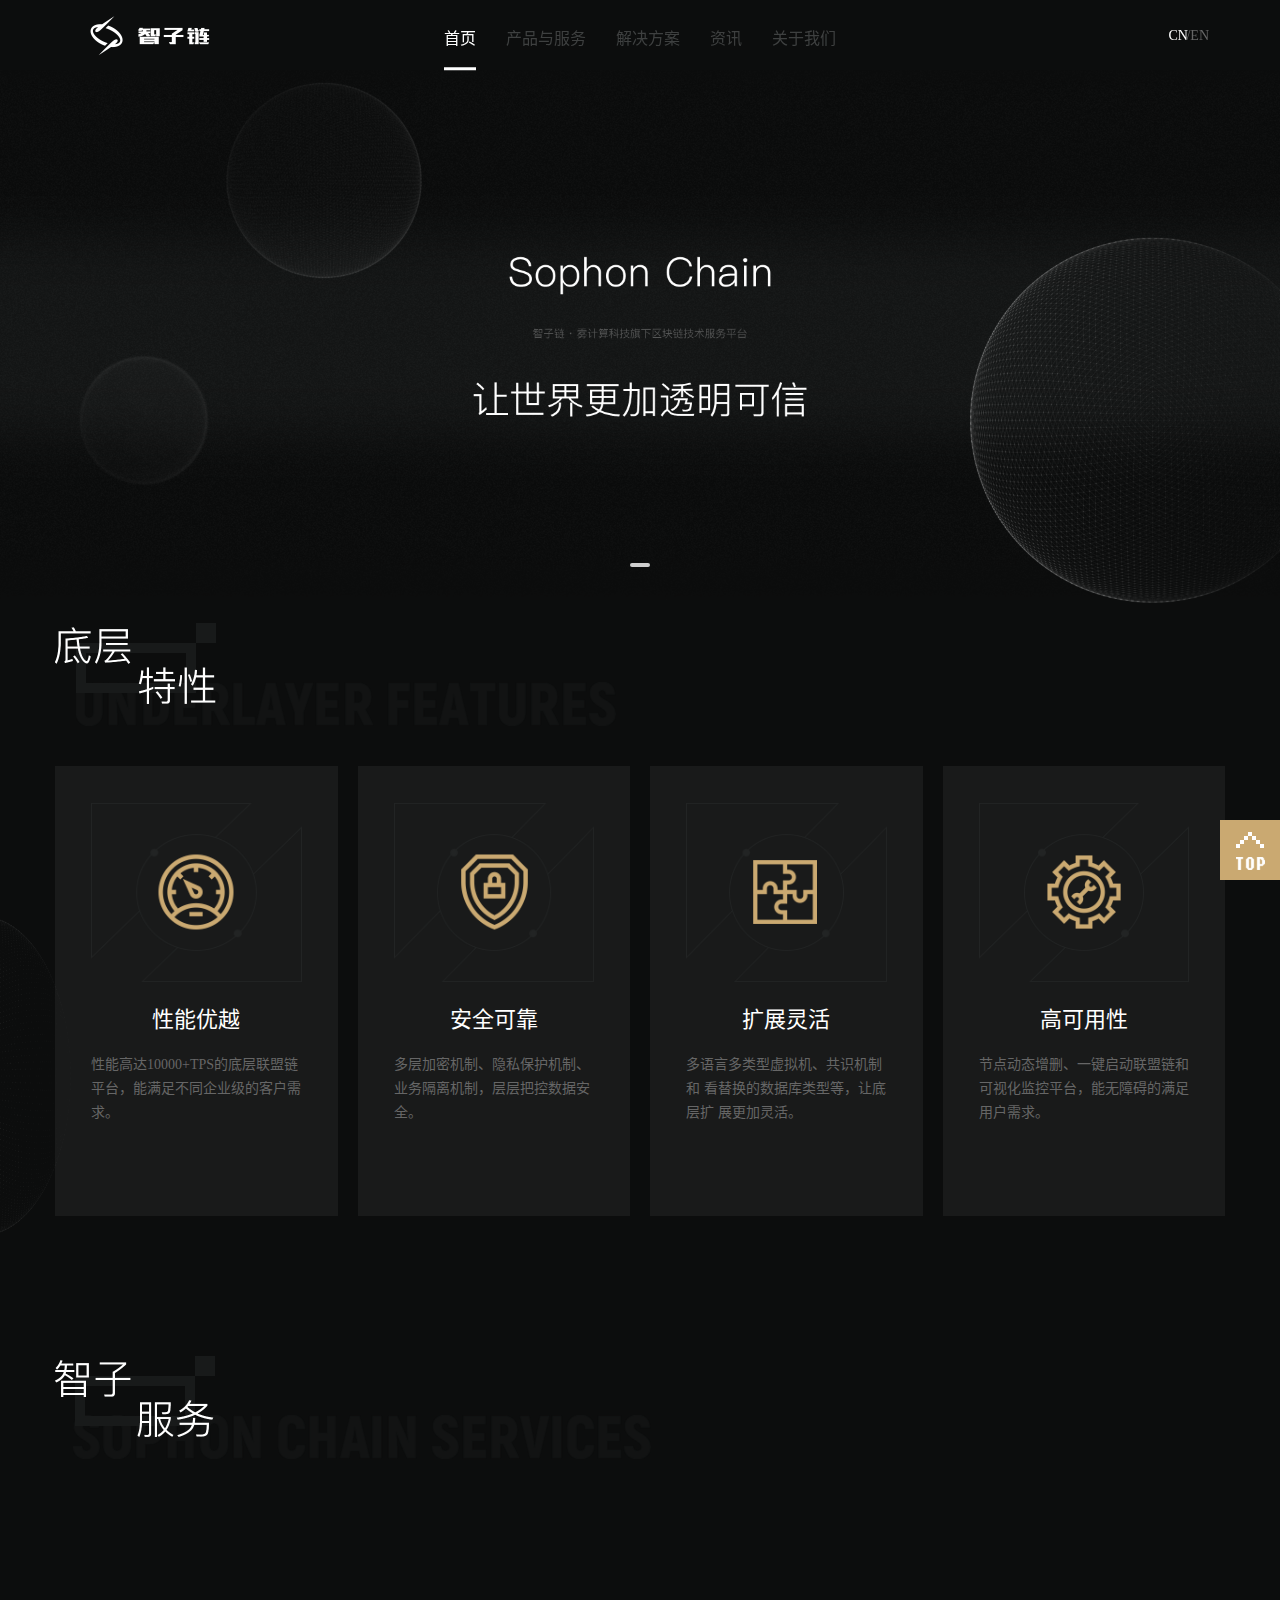
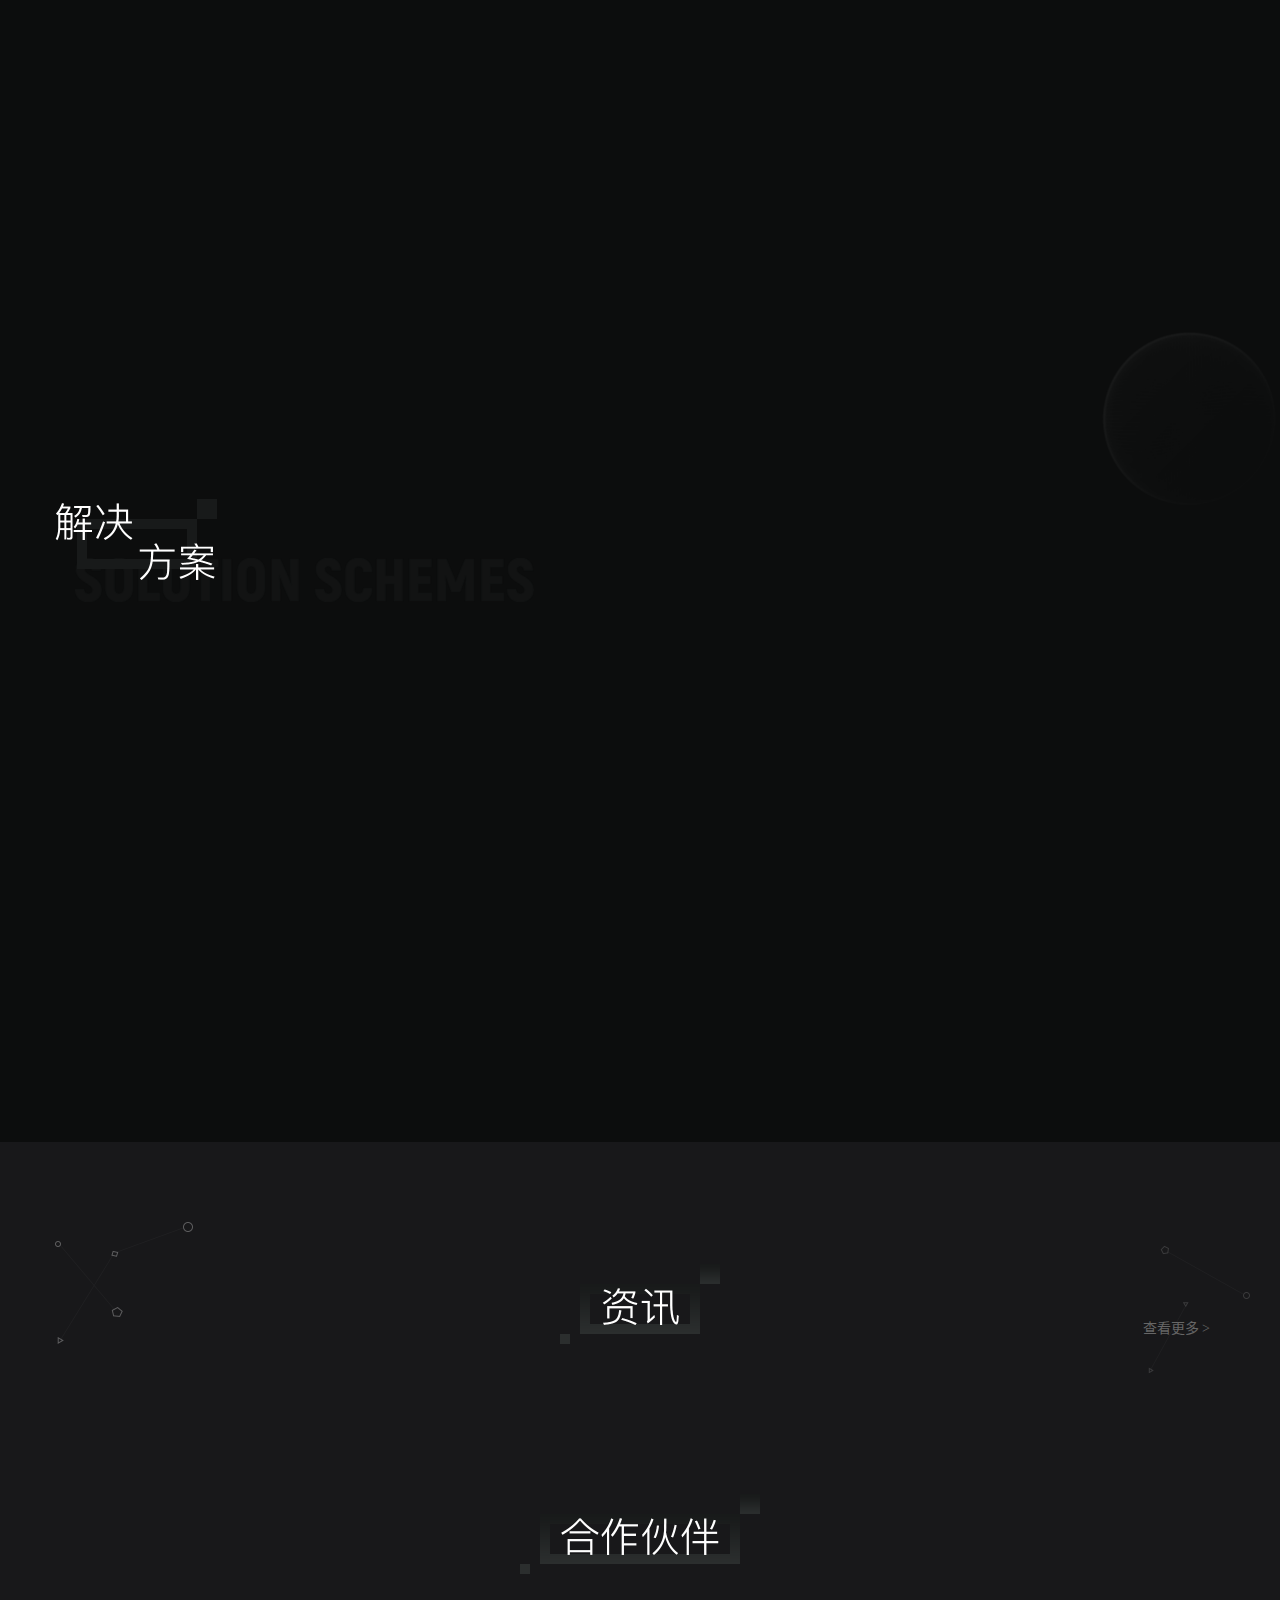
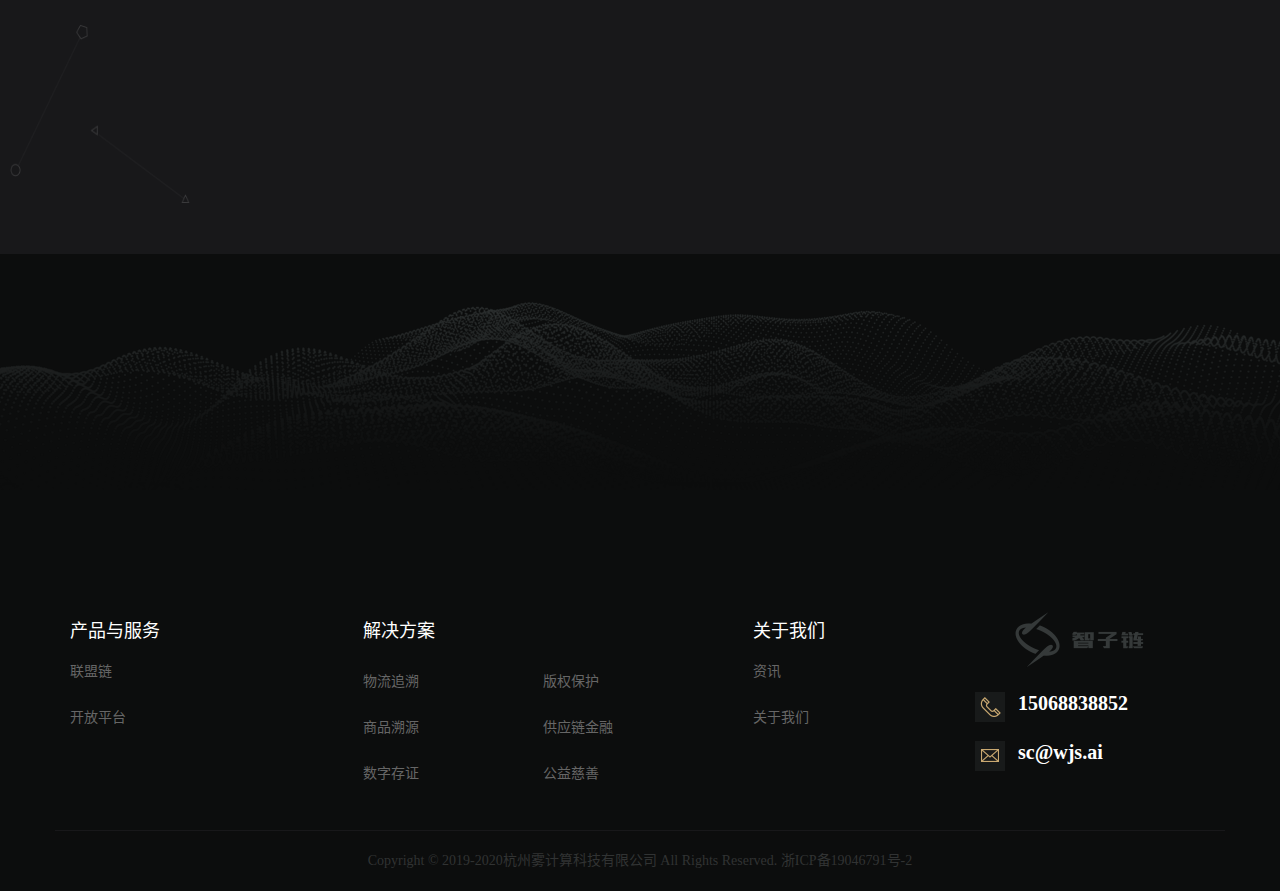
==== commit 364f02c2: "部署之第一版" ====
--- a/index.html
+++ b/index.html
@@ -83,8 +83,8 @@
 
 						</ul>
 						<div class="nav-language" id="nav-language">
-							<span class="active" data-type="cn" data-path="index" id="cn">CN </span>/<span
-								data-type="en" data-path="index" id="en">EN</span>
+							<span class="active cn" data-type="cn" data-path="index">CN </span>/<span data-type="en"
+								data-path="index" class="en">EN</span>
 
 						</div>
 
@@ -497,15 +497,17 @@
 				<div class="container-fluid">
 					<!-- Brand and toggle get grouped for better mobile display -->
 					<div class="navbar-header">
-						<div class="navbar-toggle collapsed" data-toggle="collapse" data-target="#collapse"
-							aria-expanded="false">
-
-							<img src="imgs/mobile-img/icon_menu.png" alt="" class="pull-right">
-
-						</div>
+						
+							<div class="navbar-toggle collapsed" data-toggle="collapse" data-target="#collapse"
+							aria-expanded="false" data-bubble="false">
+
+							<img src="imgs/mobile-img/icon_menu.png" alt="" class="pull-right" data-bubble="false">
+
+						</div>
+						
 						<div class="nav-language">
-							<span class="active" data-type="cn" data-path="index" id="cn">CN </span>/<span
-								data-type="en" data-path="index" id="en">EN</span>
+							<span class="active cn" data-type="cn" data-path="index">CN </span>/<span data-type="en"
+								data-path="index" class="en">EN</span>
 						</div>
 						<a class="navbar-brand" href="index.html">
 							<img src="imgs/mobile-img/icon_top_phone.png" alt="雾计算">
@@ -896,96 +898,96 @@
 
 			</div>
 		</div>
-	    <div class="bootom">
-
-				<div class="footer">
-	
-					<div class="container ">
-						<div class="row">
+		<div class="bootom">
+
+			<div class="footer">
+
+				<div class="container ">
+					<div class="row">
+						<div class="col-xs-4">
+							<h5 data-tag="tag2" name="switch-tag">产品与服务</h5>
+						</div>
+						<div class="col-xs-8">
 							<div class="col-xs-4">
-								<h5 data-tag="tag2" name="switch-tag">产品与服务</h5>
-							</div>
-							<div class="col-xs-8">
-								<div class="col-xs-4">
-									<a href="underlying-alliance-chain.html" data-tag="tag126" name="switch-tag">联盟链</a>
-								</div>
-								<div class="col-xs-4">
-									<a href="open-platform.html" data-tag="tag4" name="switch-tag">开放平台</a>
-								</div>
-	
-							</div>
-						</div>
-						<div class="row">
+								<a href="underlying-alliance-chain.html" data-tag="tag126" name="switch-tag">联盟链</a>
+							</div>
 							<div class="col-xs-4">
-								<h5 data-tag="tag5" name="switch-tag">解决方案</h5>
-							</div>
-							<div class="col-xs-8">
-								<div class="col-xs-4">
-									<a href="logistics-traceability.html" data-tag="tag6" name="switch-tag">物流追溯</a>
-								</div>
-								<div class="col-xs-4">
-									<a href="commodity-traceability.html" data-tag="tag7" name="switch-tag">商品溯源</a>
-								</div>
-								<div class="col-xs-4">
-									<a href="digital-certificate.html" data-tag="tag8" name="switch-tag">数字存证</a>
-								</div>
-								<div class="col-xs-4">
-									<a href="copyright-protection.html " data-tag="tag11" name="switch-tag">版权保护</a>
-								</div>
-								<div class="col-xs-4">
-									<a href="supply-chain-inance.html" data-tag="tag10" name="switch-tag">供应链金融</a>
-								</div>
-								<div class="col-xs-4">
-									<a href="charity.html" data-tag="tag9" name="switch-tag">公益慈善</a>
-								</div>
-	
-							</div>
-						</div>
-						<div class="row">
+								<a href="open-platform.html" data-tag="tag4" name="switch-tag">开放平台</a>
+							</div>
+
+						</div>
+					</div>
+					<div class="row">
+						<div class="col-xs-4">
+							<h5 data-tag="tag5" name="switch-tag">解决方案</h5>
+						</div>
+						<div class="col-xs-8">
 							<div class="col-xs-4">
-								<h5 data-tag="tag13" name="switch-tag">关于我们</h5>
-							</div>
-	
-							<div class="col-xs-8">
-								<div class="col-xs-4">
-									<a href="news.html" data-tag="tag12" name="switch-tag">资讯</a>
-								</div>
-								<div class="col-xs-4">
-									<a href="about-us.html" data-tag="tag13" name="switch-tag">关于我们</a>
-								</div>
-							</div>
-						</div>
-						<div class="row contact">
+								<a href="logistics-traceability.html" data-tag="tag6" name="switch-tag">物流追溯</a>
+							</div>
 							<div class="col-xs-4">
-								<img src="imgs/icon_bottom.png" alt="" class="icon-bottom">
-							</div>
-	
-							<div class="col-xs-8">
-	
-								<div class="col-xs-12">
-	
-									<img src="imgs/icon_service1.png" alt="" class="pull-left contact-icon">
-									<div class="contact-information pull-left">15068838852 </div>
-	
-	
-	
-								</div>
-								<div class="col-xs-12">
-									<img src="imgs/icon_service2.png" alt="" class="pull-left contact-icon">
-									<div class="contact-information pull-left">sc@wjs.ai</div>
-								</div>
-							</div>
-						</div>
-	
-					</div>
-	
-				</div>
-				<div class="text-center company-data">
-					Copyright © 2019-2020杭州雾计算科技有限公司 All Rights Reserved. 浙ICP备19046791号-2
-				</div>
-	
-	
-			</div>
+								<a href="commodity-traceability.html" data-tag="tag7" name="switch-tag">商品溯源</a>
+							</div>
+							<div class="col-xs-4">
+								<a href="digital-certificate.html" data-tag="tag8" name="switch-tag">数字存证</a>
+							</div>
+							<div class="col-xs-4">
+								<a href="copyright-protection.html " data-tag="tag11" name="switch-tag">版权保护</a>
+							</div>
+							<div class="col-xs-4">
+								<a href="supply-chain-inance.html" data-tag="tag10" name="switch-tag">供应链金融</a>
+							</div>
+							<div class="col-xs-4">
+								<a href="charity.html" data-tag="tag9" name="switch-tag">公益慈善</a>
+							</div>
+
+						</div>
+					</div>
+					<div class="row">
+						<div class="col-xs-4">
+							<h5 data-tag="tag13" name="switch-tag">关于我们</h5>
+						</div>
+
+						<div class="col-xs-8">
+							<div class="col-xs-4">
+								<a href="news.html" data-tag="tag12" name="switch-tag">资讯</a>
+							</div>
+							<div class="col-xs-4">
+								<a href="about-us.html" data-tag="tag13" name="switch-tag">关于我们</a>
+							</div>
+						</div>
+					</div>
+					<div class="row contact">
+						<div class="col-xs-4">
+							<img src="imgs/icon_bottom.png" alt="" class="icon-bottom">
+						</div>
+
+						<div class="col-xs-8">
+
+							<div class="col-xs-12">
+
+								<img src="imgs/icon_service1.png" alt="" class="pull-left contact-icon">
+								<div class="contact-information pull-left">15068838852 </div>
+
+
+
+							</div>
+							<div class="col-xs-12">
+								<img src="imgs/icon_service2.png" alt="" class="pull-left contact-icon">
+								<div class="contact-information pull-left">sc@wjs.ai</div>
+							</div>
+						</div>
+					</div>
+
+				</div>
+
+			</div>
+			<div class="text-center company-data">
+				Copyright © 2019-2020杭州雾计算科技有限公司 All Rights Reserved. 浙ICP备19046791号-2
+			</div>
+
+
+		</div>
 
 
 	</div>
--- a/css/common.css
+++ b/css/common.css
@@ -7,7 +7,9 @@
 	font-family: 'pingfang';
 	src: url('../pingfang.ttf');
 }
-
+.nav-language .cn {
+	margin-right: -5px;
+}
 body {
 	background: #0C0D0D;
 	font-family: 'pingfang';
@@ -164,7 +166,7 @@
 }
 
 .hidden-xs .top-jumbotron .jumbotron p {
-	font-size: 14px;
+	font-size: 16px;
 	width: 45%;
 	line-height: 30px;
 	color: #666;
@@ -297,6 +299,7 @@
 .hidden-xs .business .business-introduction {
 	padding-right: 0;
 	padding-left: 0;
+	overflow-y: auto;
 }
 
 .hidden-xs .business .business-introduction .business-title {
@@ -328,7 +331,7 @@
 
 .hidden-xs .business .business-introduction {
 	padding-top: 80px;
-	padding-bottom: 80px;
+	/* padding-bottom: 80px; */
 	height: 100%;
 }
 
@@ -395,11 +398,13 @@
 .hidden-xs .business .business-introduction-text {
 	box-sizing: border-box;
 	padding: 50px;
+	padding-bottom: 0;
 
 }
 
 .hidden-xs .business .business-introduction-text p {
-	line-height: 22px;
+	line-height: 30px;
+	font-size: 16px;
 }
 
 .hidden-xs .business-right-bg {
@@ -527,14 +532,20 @@
 	height: 25px;
 	line-height: 25px;
 	transform: translateY(-50%);
+	color: #666;
 }
 
 .hidden-xs .navbar-collapse .nav-language .active {
 	color: #fff;
 }
-
+ .nav-language .cn {
+	margin-right: -5px;
+}
 .hidden-xs .navbar-collapse .nav-language span {
 	cursor: pointer
+}
+.hidden-xs .navbar-collapse #cn {
+	margin-left: -2px;
 }
 
 .hidden-xs #bs-example-navbar-collapse-1 {
